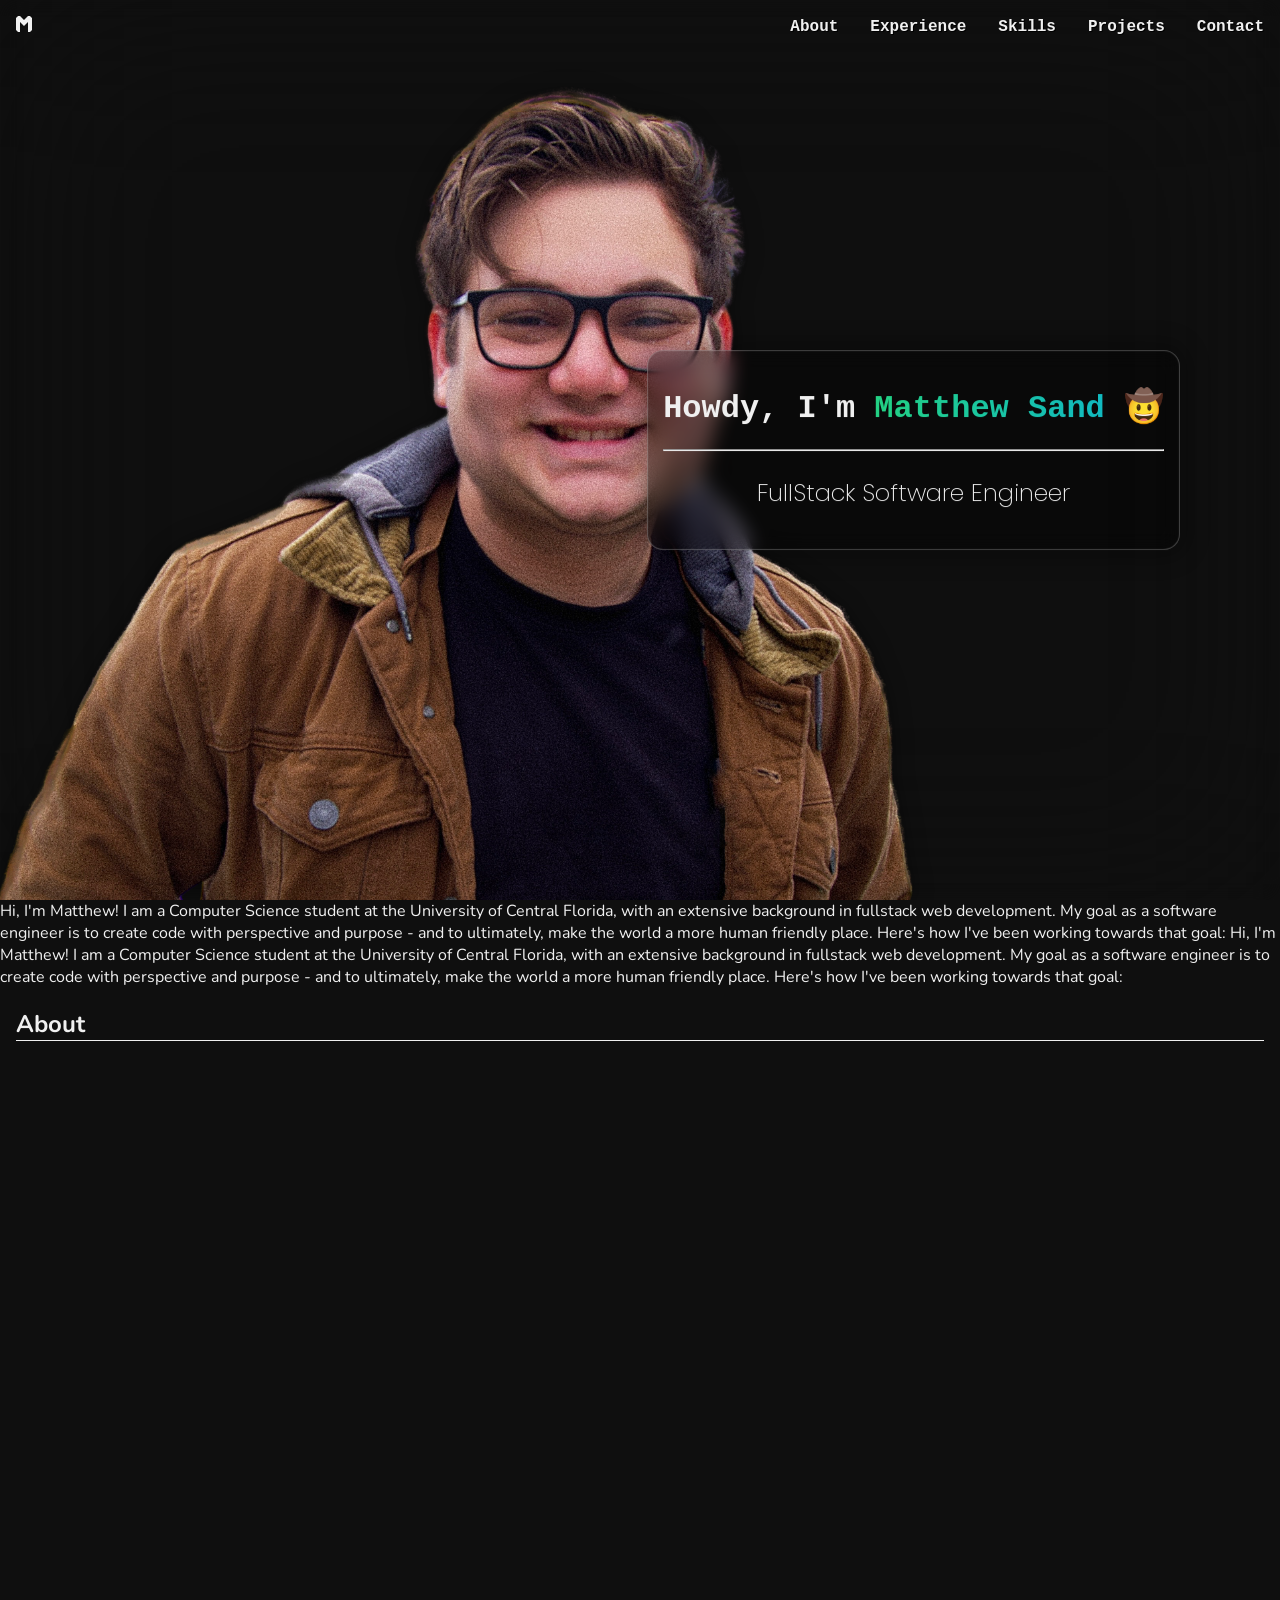
==== index.html @ 7137aa6e "Starting..." ====
<!DOCTYPE html>
<html lang="en">
	<head>
		<meta charset="UTF-8" />
		<meta name="viewport" content="width=device-width, initial-scale=1.0" />
		<title>Matthew Sand</title>
		<link rel="stylesheet" href="styles/master.css" />
		<link rel="stylesheet" href="styles/header.css" />
		<script src="scripts/jquery.js"></script>
		<script src="scripts/simpleParalax.js"></script>
		<script src="scripts/backgroundController.js" async defer></script>
		<script src="scripts/header.js" async defer></script>
		<script src="scripts/missionStatement.js" async defer></script>
	</head>
	<body>
		<nav>
			<a href="#">
				<svg
					viewBox="0 0 500 500"
					xmlns="http://www.w3.org/2000/svg"
					id="navLogo">
					<path
						id="M"
						d="M 62.801876 500 L 0.345001 437.543121 L -0 63 L 63.244904 0.345001 L 125.258751 0.345001 L 250.172516 125.258759 L 375.086273 0.345001 C 437 0 437 0 437 0 L 500 62.765533 L 500 438 C 437 500 437 500 437 500 L 375.086273 500 L 375.086273 187.715637 L 250.172516 312.629395 L 125.258751 187.715637 L 125.258751 500 Z" />
				</svg>
			</a>
			<div id="navButtons">
				<a href="#about" class="navButton">About</a>
				<a href="#experience" class="navButton">Experience</a>
				<a href="#skills" class="navButton">Skills</a>
				<a href="#projects" class="navButton">Projects</a>
				<a href="#contact" class="navButton">Contact</a>
			</div>
		</nav>
		<header>
			<img
				src="images/handsomeMan.png"
				alt="Handsome Man"
				id="headerProfilePic" />
			<div class="glassy" id="introBox">
				<h1>Howdy, I'm <span class="gradientText"> Matthew Sand </span>🤠</h1>
				<hr />
				<h3>FullStack Software Engineer</h3>
			</div>
			<canvas id="backgroundCanvas"> </canvas>
		</header>
		<div id="missionStatement">
			<div id="missionStatementPlaceholder"></div>
		</div>
		<section id="about">
			<h2>About</h2>
		</section>
	</body>
	<script>
		document.write(
			'<script src="http://' +
				(location.host || "localhost").split(":")[0] +
				':35729/livereload.js?snipver=1"></' +
				"script>"
		);
	</script>
</html>
---- styles/master.css ----
@import url("https://fonts.googleapis.com/css2?family=Share+Tech+Mono&display=swap");
@import url("https://fonts.googleapis.com/css2?family=Nunito:ital,wght@0,200;0,300;0,400;0,500;0,600;0,700;0,800;0,900;1,200;1,300;1,400;1,500;1,600;1,700;1,800;1,900&display=swap");
@import url("https://fonts.googleapis.com/css2?family=Dongle:wght@300;400;700&family=Montserrat:ital,wght@0,100;0,200;0,300;0,400;0,500;0,600;0,700;0,800;0,900;1,100;1,200;1,300;1,400;1,500;1,600;1,700;1,800;1,900&family=Nunito:ital,wght@0,300;0,400;0,500;0,600;0,700;0,800;0,900;1,200;1,300;1,400;1,500;1,600;1,700;1,800;1,900&family=Poppins:ital,wght@0,100;0,200;0,300;0,400;0,500;0,600;0,700;0,800;0,900;1,100;1,200;1,300;1,400;1,500;1,600;1,700;1,800;1,900&display=swap");
:root {
	--main-background-color: #0f0f0f;
	--glassy-background-color: rgba(0, 0, 0, 0.4);
	--first-accent-color: #23d183;
	--second-accent-color: #06ace8;
	--main-gradient: linear-gradient(
		90deg,
		var(--first-accent-color) 0%,
		var(--second-accent-color) 100%
	);
	--main-looping-gradient: linear-gradient(
		90deg,
		var(--first-accent-color) 0%,
		var(--second-accent-color) 37.5%,
		var(--first-accent-color) 62.5%,
		var(--second-accent-color) 100%
	);
	--title-font: "Share Tech Mono ", monospace;
	--header-font: "Poppins", sans-serif;
	--body-font: "Nunito", sans-serif;
	--foreground-color: #f0f0f0;
}

body {
	margin: 0;
	background-color: var(--main-background-color);
	color: var(--foreground-color);
	font-family: var(--body-font);
	height: 300vh;
}

#backgroundCanvas {
	filter: blur(100px);
	background-image: var(--main-looping-gradient);
	background-size: 400% 100%;
	background-position: 0 0;
	background-attachment: fixed;
	animation: loopBg 10s cubic-bezier(0.25, 0.46, 0.45, 0.94) infinite;
	width: 100vw;
	height: 100vh;
	position: absolute;
	z-index: -100;
	top: 0;
	left: 0;
}

@keyframes loopBg {
	0% {
		background-position: 0 50%;
	}
	100% {
		background-position: 100% 50%;
	}
}

nav {
	display: flex;
	justify-content: space-between;
	align-items: center;
	position: fixed;
	width: 100vw;
	top: 0;
	left: 0;
	text-shadow: 1px 1px 0px black;
	z-index: 100;
}

#navButtons {
	display: flex;
	justify-content: end;
	align-items: center;
}

.navButton {
	font-family: var(--title-font);
	font-size: 1rem;
	color: var(--foreground-color);
	text-decoration: none;
	font-family: var(--title-font);
	padding: 1rem;
	cursor: pointer;
	font-weight: bold;
	transition: color 0.15s ease-in-out;
}

#navLogo {
	height: 1rem;
	fill: var(--foreground-color);
	padding: 1rem;
	cursor: pointer;
}

#navLogo:hover {
	fill: var(--second-accent-color);
}

#navLogo:active {
	fill: var(--first-accent-color);
}

.navButton:hover {
	color: var(--second-accent-color);
}

.navButton:active {
	color: var(--first-accent-color);
}

.glassy {
	background: var(--glassy-background-color);
	backdrop-filter: blur(10px);
	padding: 2rem;
	border-radius: 1rem;
	box-shadow: 0 0 20px 10px rgba(0, 0, 0, 0.25),
		inset 0 0 1px 1px rgba(255, 255, 255, 0.25);
}

h1 {
	font-family: var(--title-font);
	font-size: 2rem;
}

h3 {
	font-family: var(--header-font);
	font-size: 1.5rem;
	font-weight: 200;
}

.gradientText {
	background: var(--main-gradient);
	background-clip: text;
	-webkit-background-clip: text;
	color: transparent;
	background-image: var(--main-looping-gradient);
	background-size: 400% 100%;
	background-position: 0 0;
	background-attachment: fixed;
	animation: loopBg 5s cubic-bezier(0.25, 0.46, 0.45, 0.94) infinite;
}

section {
	width: calc(100% - 2rem);
	margin: 1rem;
}

section h2 {
	border-bottom: 1px solid var(--foreground-color);
}
---- styles/header.css ----
header {
	height: 100vh;
	position: relative;
	display: flex;
	box-shadow: inset 0 0 20px var(--main-background-color);
	overflow: hidden;
}

#headerProfilePic {
	height: 100vh;
	filter: drop-shadow(0 0 10px rgba(0, 0, 0, 0.5));
}

#introBox {
	display: inline-block;
	padding: 1rem;
	position: absolute;
	right: min(100px, 25%);
	top: 50%;
	transform: translateY(-50%);
	text-align: center;
}
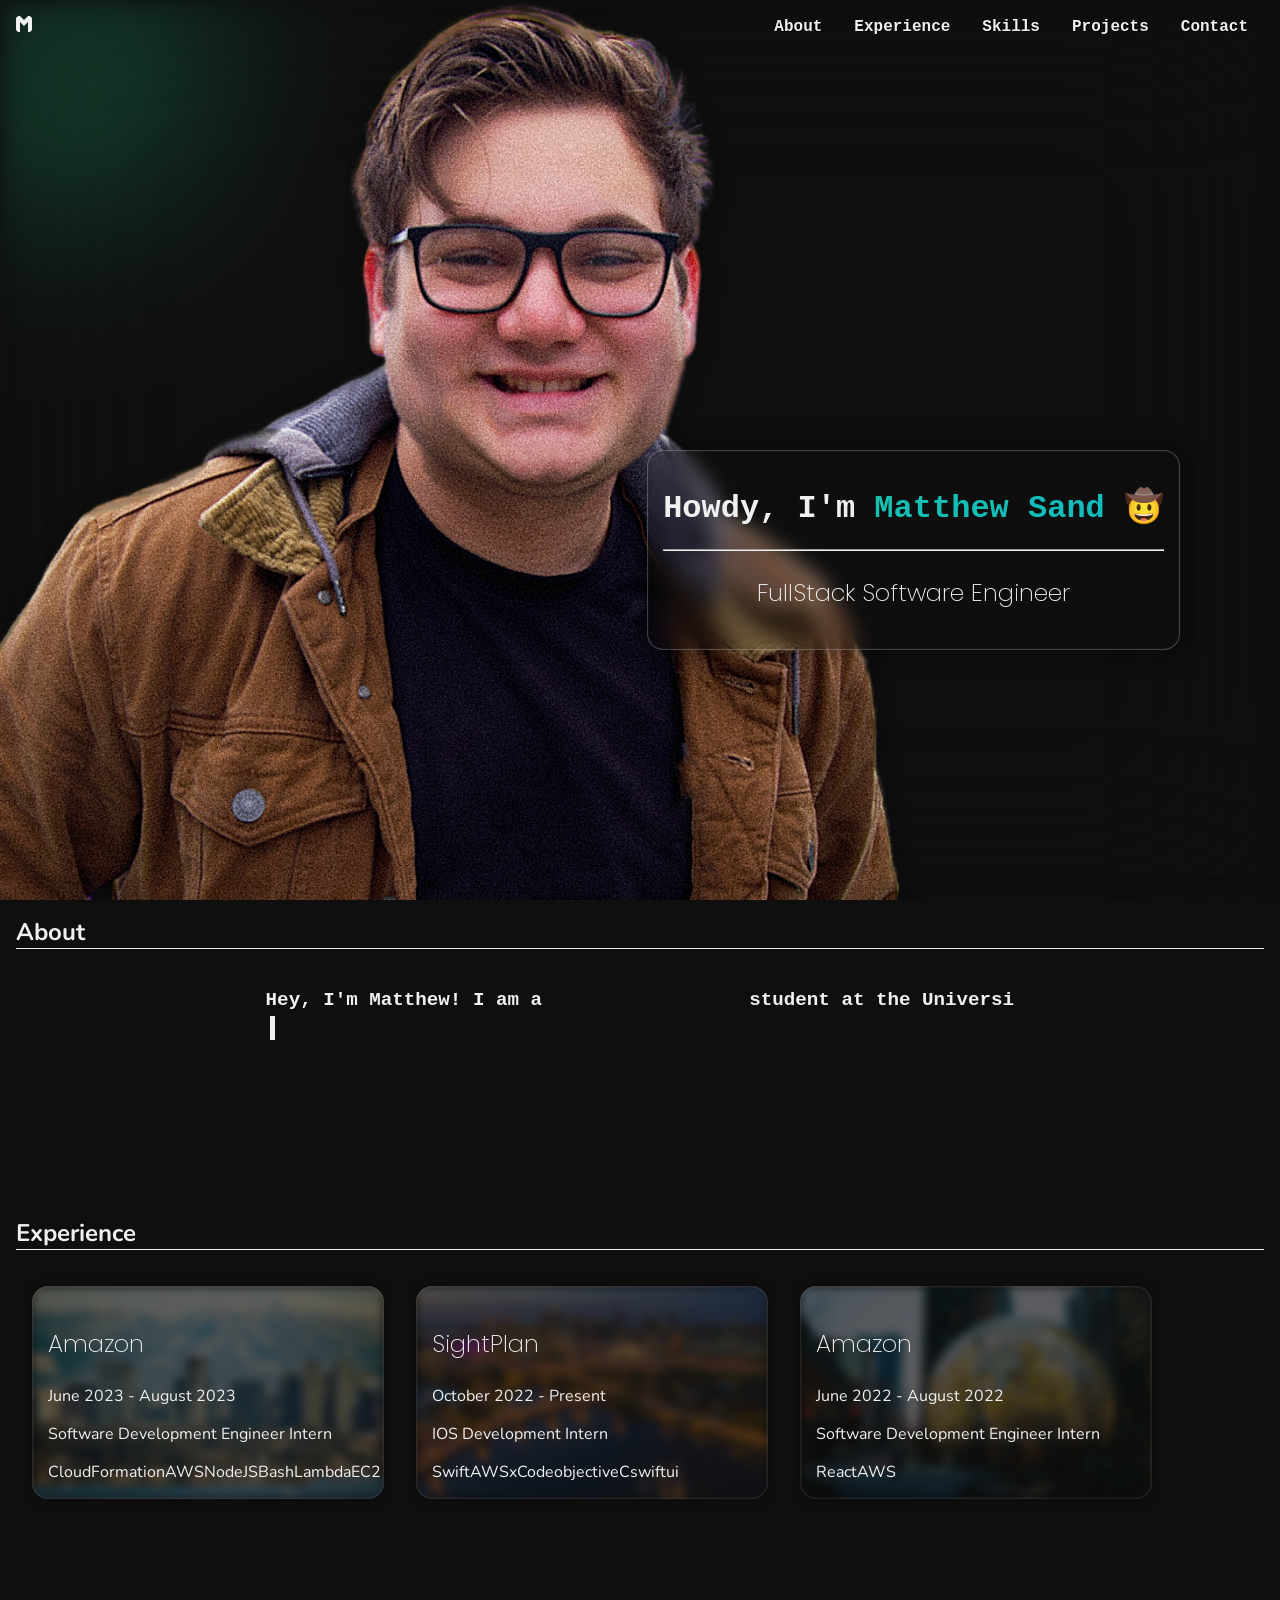
==== commit 7ad4f534: "🤷‍♂️" ====
--- a/index.html
+++ b/index.html
@@ -6,11 +6,15 @@
 		<title>Matthew Sand</title>
 		<link rel="stylesheet" href="styles/master.css" />
 		<link rel="stylesheet" href="styles/header.css" />
+		<link rel="stylesheet" href="styles/animations.css" />
+		<link rel="stylesheet" href="styles/about.css" />
+		<link rel="stylesheet" href="styles/experience.css" />
 		<script src="scripts/jquery.js"></script>
 		<script src="scripts/simpleParalax.js"></script>
 		<script src="scripts/backgroundController.js" async defer></script>
 		<script src="scripts/header.js" async defer></script>
 		<script src="scripts/missionStatement.js" async defer></script>
+		<script src="scripts/experience.js" async defer></script>
 	</head>
 	<body>
 		<nav>
@@ -44,12 +48,24 @@
 			</div>
 			<canvas id="backgroundCanvas"> </canvas>
 		</header>
-		<div id="missionStatement">
-			<div id="missionStatementPlaceholder"></div>
+
+		<div id="content">
+			<section id="about">
+				<h2>About</h2>
+
+				<div id="missionStatement">
+					<div id="missionStatementPlaceholder"></div>
+					<div id="missionStatementDisplay">
+						<span id="missionStatementCursor"></span>
+					</div>
+				</div>
+			</section>
+
+			<section id="experience">
+				<h2>Experience</h2>
+				<div id="experiencesContainer"></div>
+			</section>
 		</div>
-		<section id="about">
-			<h2>About</h2>
-		</section>
 	</body>
 	<script>
 		document.write(
--- a/styles/master.css
+++ b/styles/master.css
@@ -3,7 +3,8 @@
 @import url("https://fonts.googleapis.com/css2?family=Dongle:wght@300;400;700&family=Montserrat:ital,wght@0,100;0,200;0,300;0,400;0,500;0,600;0,700;0,800;0,900;1,100;1,200;1,300;1,400;1,500;1,600;1,700;1,800;1,900&family=Nunito:ital,wght@0,300;0,400;0,500;0,600;0,700;0,800;0,900;1,200;1,300;1,400;1,500;1,600;1,700;1,800;1,900&family=Poppins:ital,wght@0,100;0,200;0,300;0,400;0,500;0,600;0,700;0,800;0,900;1,100;1,200;1,300;1,400;1,500;1,600;1,700;1,800;1,900&display=swap");
 :root {
 	--main-background-color: #0f0f0f;
-	--glassy-background-color: rgba(0, 0, 0, 0.4);
+	--glassy-background-color: rgba(15, 15, 15, 0.3);
+	--darker-glassy-background-color: rgba(15, 15, 15, 0.8);
 	--first-accent-color: #23d183;
 	--second-accent-color: #06ace8;
 	--main-gradient: linear-gradient(
@@ -29,7 +30,6 @@
 	background-color: var(--main-background-color);
 	color: var(--foreground-color);
 	font-family: var(--body-font);
-	height: 300vh;
 }
 
 #backgroundCanvas {
@@ -41,19 +41,10 @@
 	animation: loopBg 10s cubic-bezier(0.25, 0.46, 0.45, 0.94) infinite;
 	width: 100vw;
 	height: 100vh;
-	position: absolute;
+	position: fixed;
 	z-index: -100;
 	top: 0;
 	left: 0;
-}
-
-@keyframes loopBg {
-	0% {
-		background-position: 0 50%;
-	}
-	100% {
-		background-position: 100% 50%;
-	}
 }
 
 nav {
@@ -72,6 +63,7 @@
 	display: flex;
 	justify-content: end;
 	align-items: center;
+	padding-right: 1rem;
 }
 
 .navButton {
@@ -144,8 +136,17 @@
 section {
 	width: calc(100% - 2rem);
 	margin: 1rem;
+	margin-top: 0;
 }
 
 section h2 {
+	padding-top: 1rem;
+	margin-top: 0;
 	border-bottom: 1px solid var(--foreground-color);
 }
+
+#content {
+	background: var(--darker-glassy-background-color);
+	min-height: 100vh;
+	backdrop-filter: brightness(1.25) blur(10px);
+}
--- a/styles/header.css
+++ b/styles/header.css
@@ -17,6 +17,6 @@
 	position: absolute;
 	right: min(100px, 25%);
 	top: 50%;
-	transform: translateY(-50%);
+	animation: floating 5s ease-in-out infinite;
 	text-align: center;
 }
--- a/styles/animations.css
+++ b/styles/animations.css
@@ -0,0 +1,32 @@
+@keyframes loopBg {
+	0% {
+		background-position: 0 50%;
+	}
+	100% {
+		background-position: 100% 50%;
+	}
+}
+
+@keyframes floating {
+	0% {
+		transform: translateY(-50%);
+	}
+	50% {
+		transform: translateY(-60%);
+	}
+	100% {
+		transform: translateY(-50%);
+	}
+}
+
+@keyframes blink {
+	0% {
+		opacity: 0;
+	}
+	50% {
+		opacity: 1;
+	}
+	100% {
+		opacity: 0;
+	}
+}
--- a/styles/about.css
+++ b/styles/about.css
@@ -0,0 +1,34 @@
+#missionStatement {
+	width: clamp(20rem, 60%, 200rem);
+	margin: 0 auto;
+	font-family: var(--title-font);
+	font-size: 1.2rem;
+	text-align: center;
+	padding: 1rem;
+	font-weight: bold;
+	line-height: 1.6;
+	position: relative;
+}
+
+#missionStatementPlaceholder {
+	text-align: left;
+	opacity: 0;
+}
+
+#missionStatementCursor {
+	display: inline-block;
+	line-height: 1;
+	width: 0.25em;
+	height: 1.25em;
+	margin-left: 0.25em;
+	background: var(--foreground-color);
+	animation: blink cubic-bezier(0.23, 1, 0.32, 1) 1s infinite;
+}
+
+#missionStatementDisplay {
+	position: absolute;
+	top: 0;
+	left: 0;
+	text-align: left;
+	padding: 1rem;
+}
--- a/styles/experience.css
+++ b/styles/experience.css
@@ -0,0 +1,29 @@
+#experiencesContainer {
+	display: flex;
+	flex-direction: row;
+}
+
+.experienceCard {
+	width: 20rem;
+	margin: 1rem;
+	padding: 1rem;
+	border-radius: 1rem;
+	background: var(--glassy-background-color);
+	box-shadow: 0 0 10px rgba(0, 0, 0, 0.5),
+		inset 0 0 3px rgba(255, 255, 255, 0.25);
+	overflow: hidden;
+	position: relative;
+}
+
+.experienceCard img {
+	width: 100%;
+	height: 100%;
+	top: 0;
+	left: 0;
+	filter: blur(5px);
+	opacity: 0.5;
+	position: absolute;
+	z-index: -1;
+	object-position: 50% 50%;
+	object-fit: cover;
+}
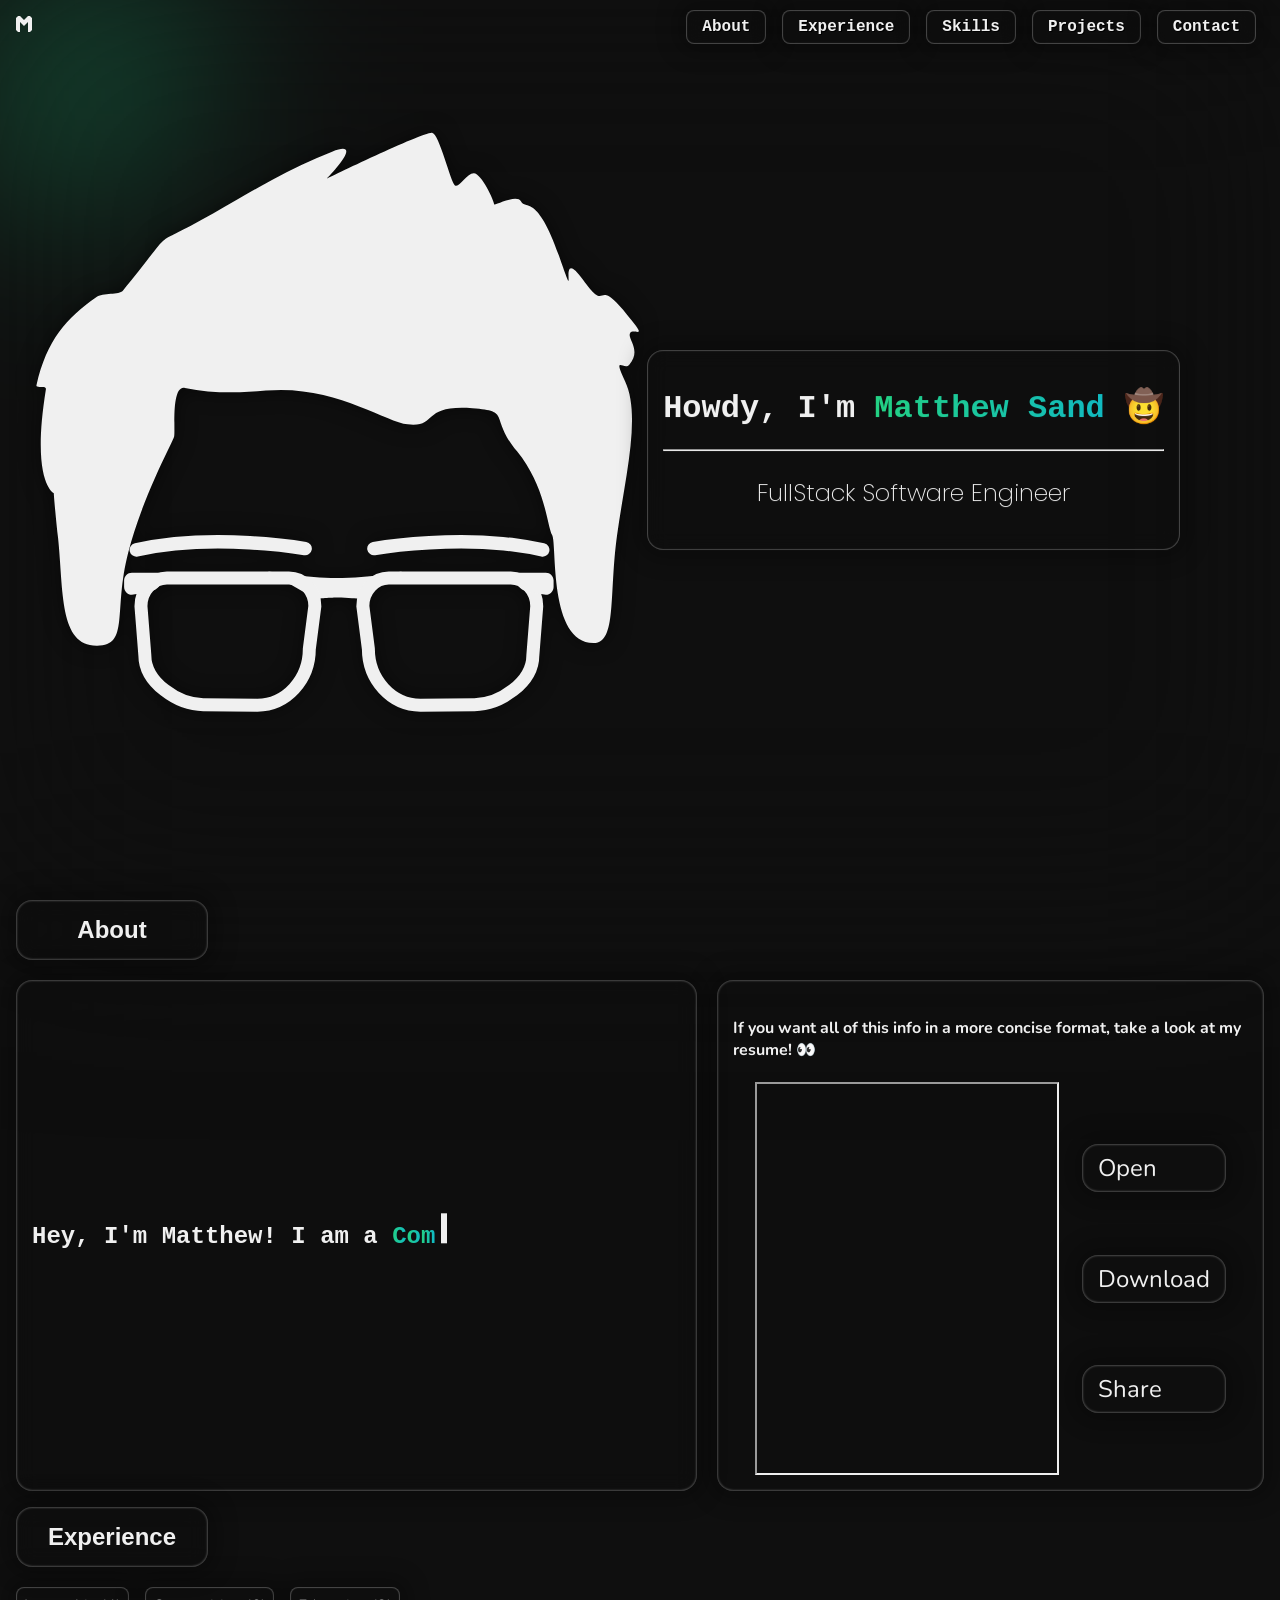
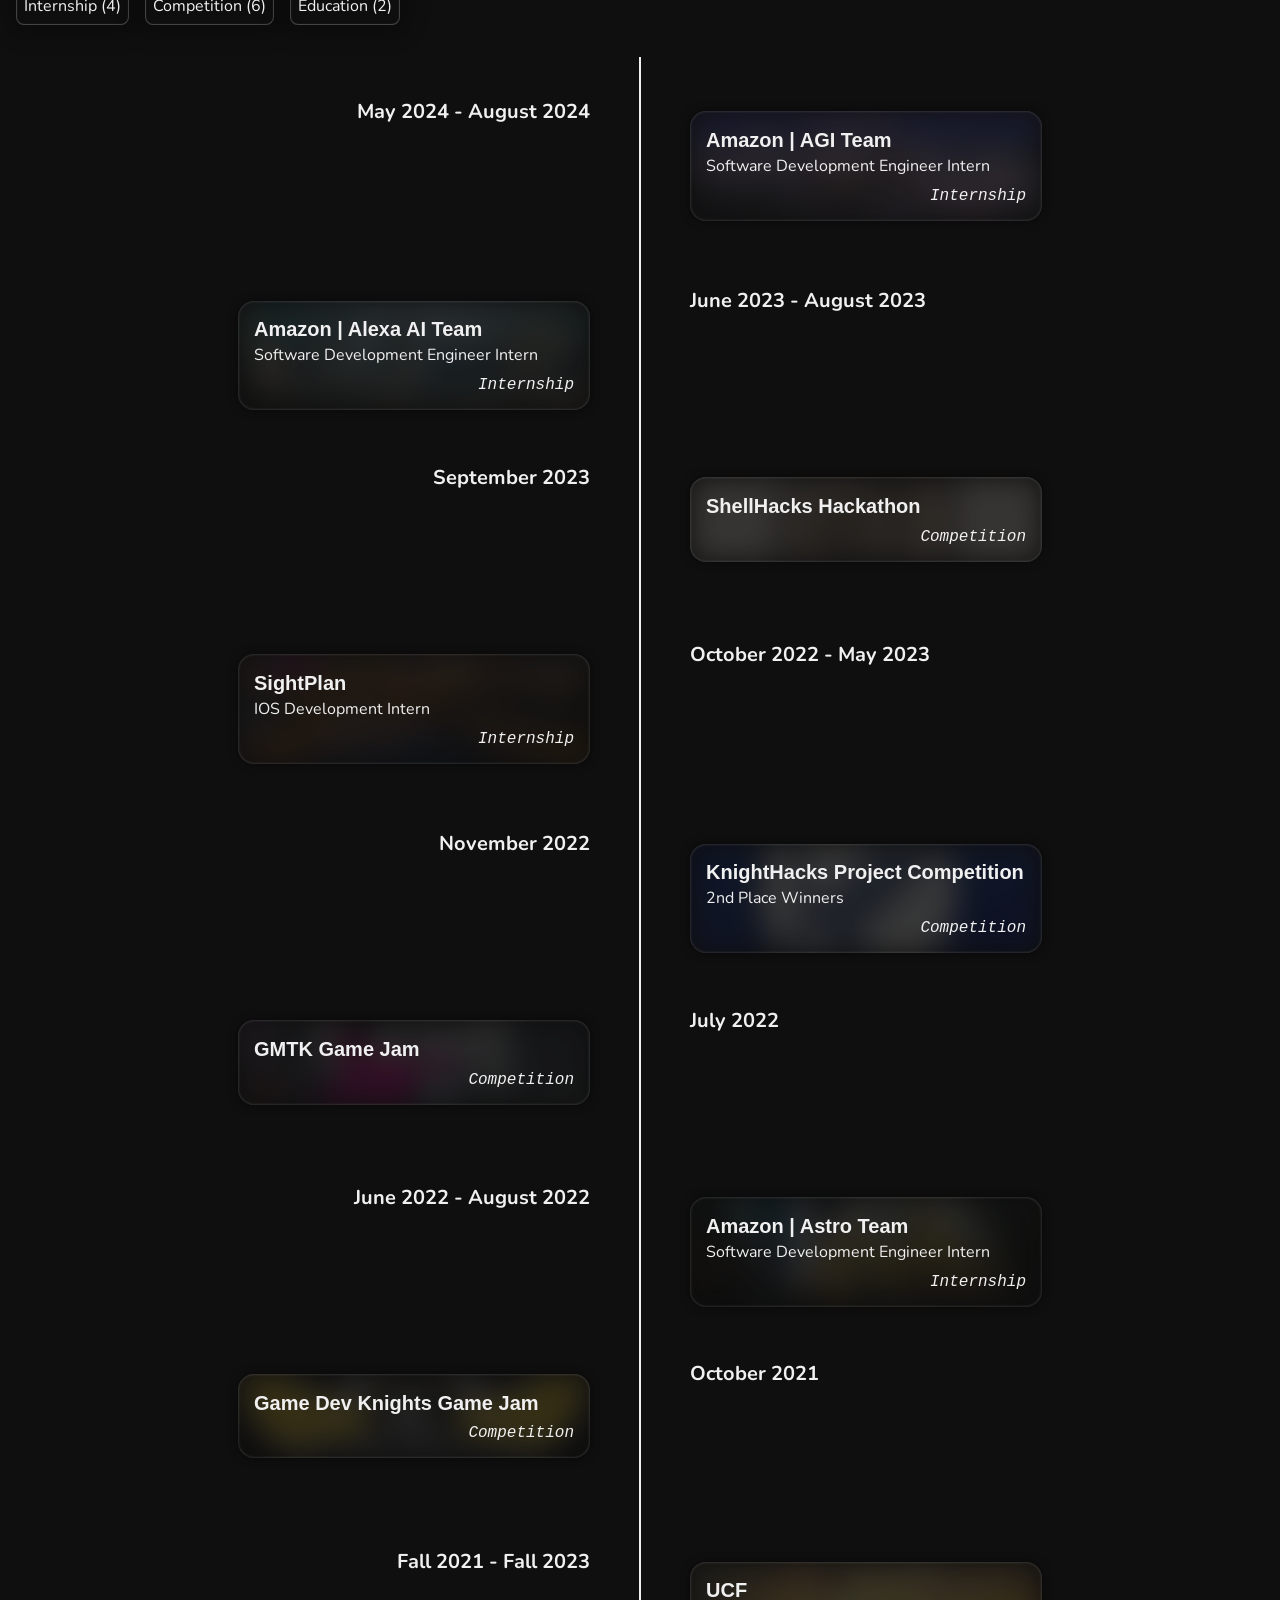
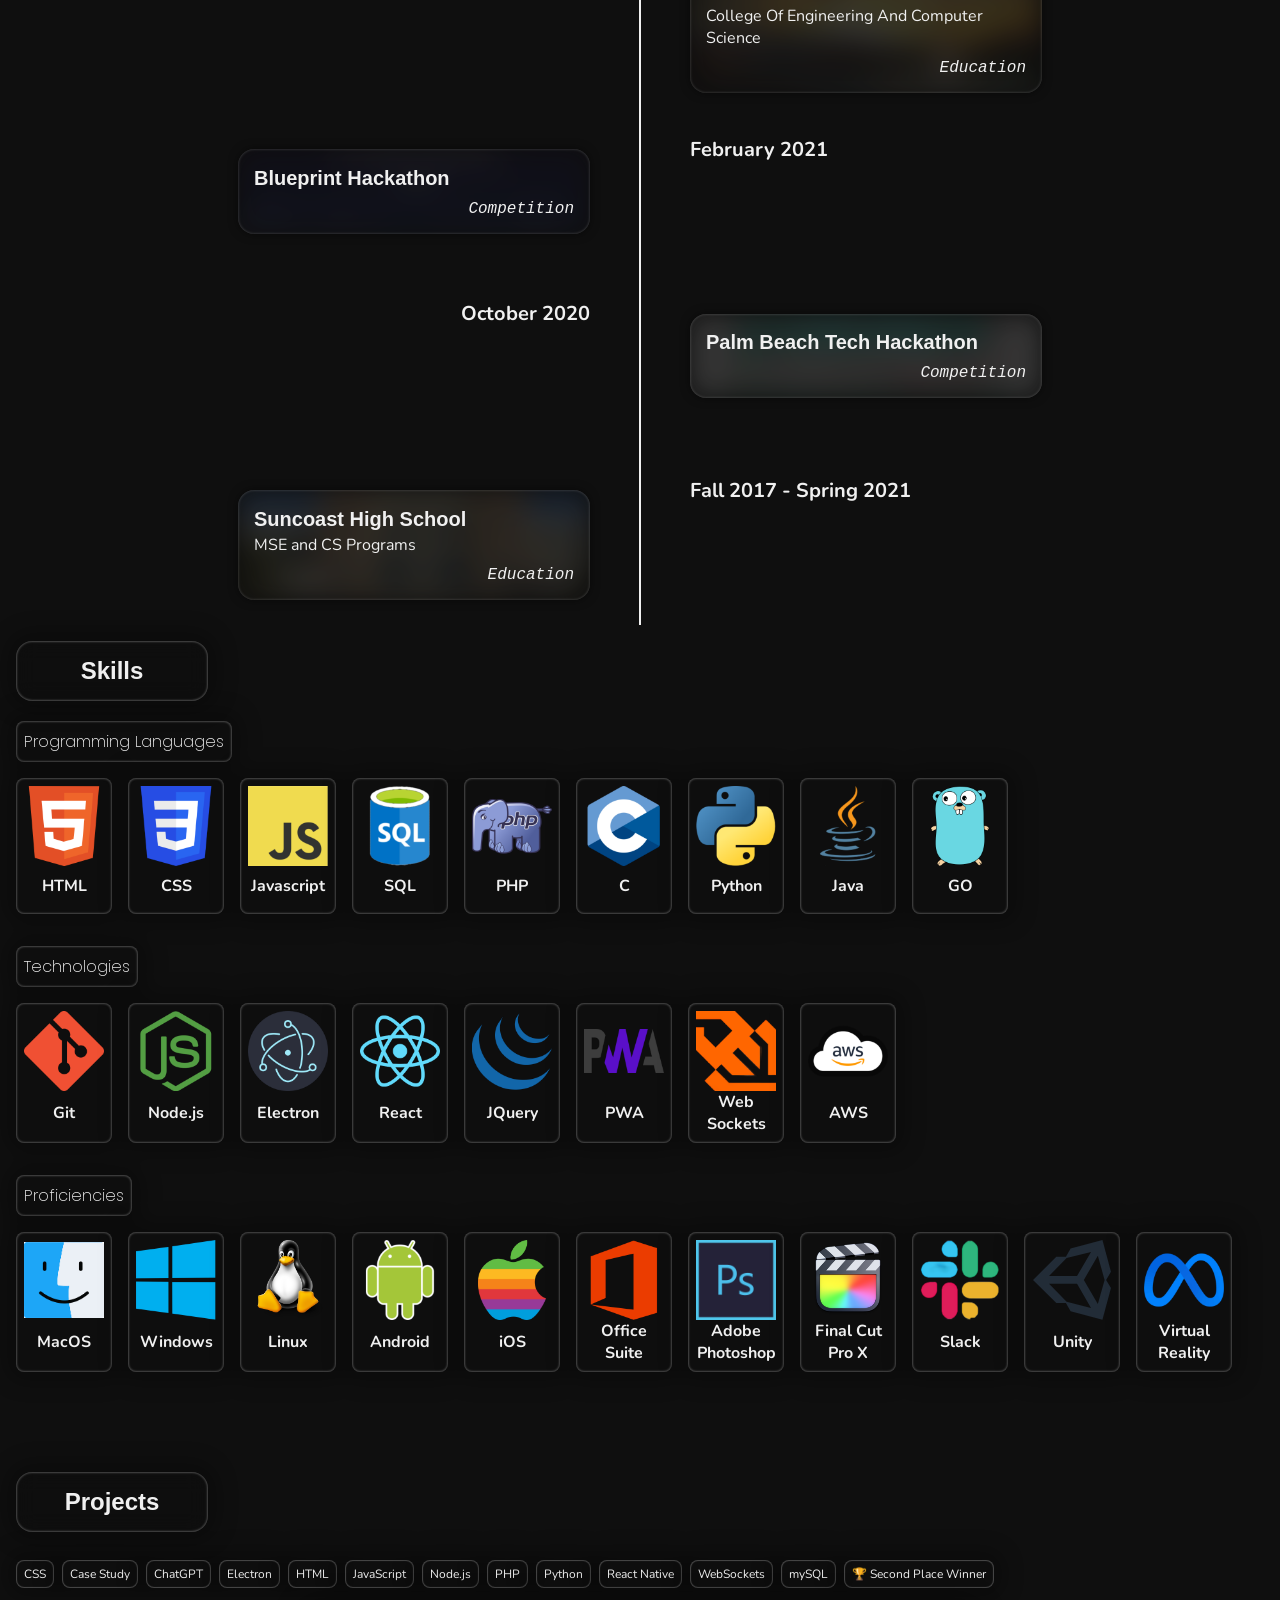
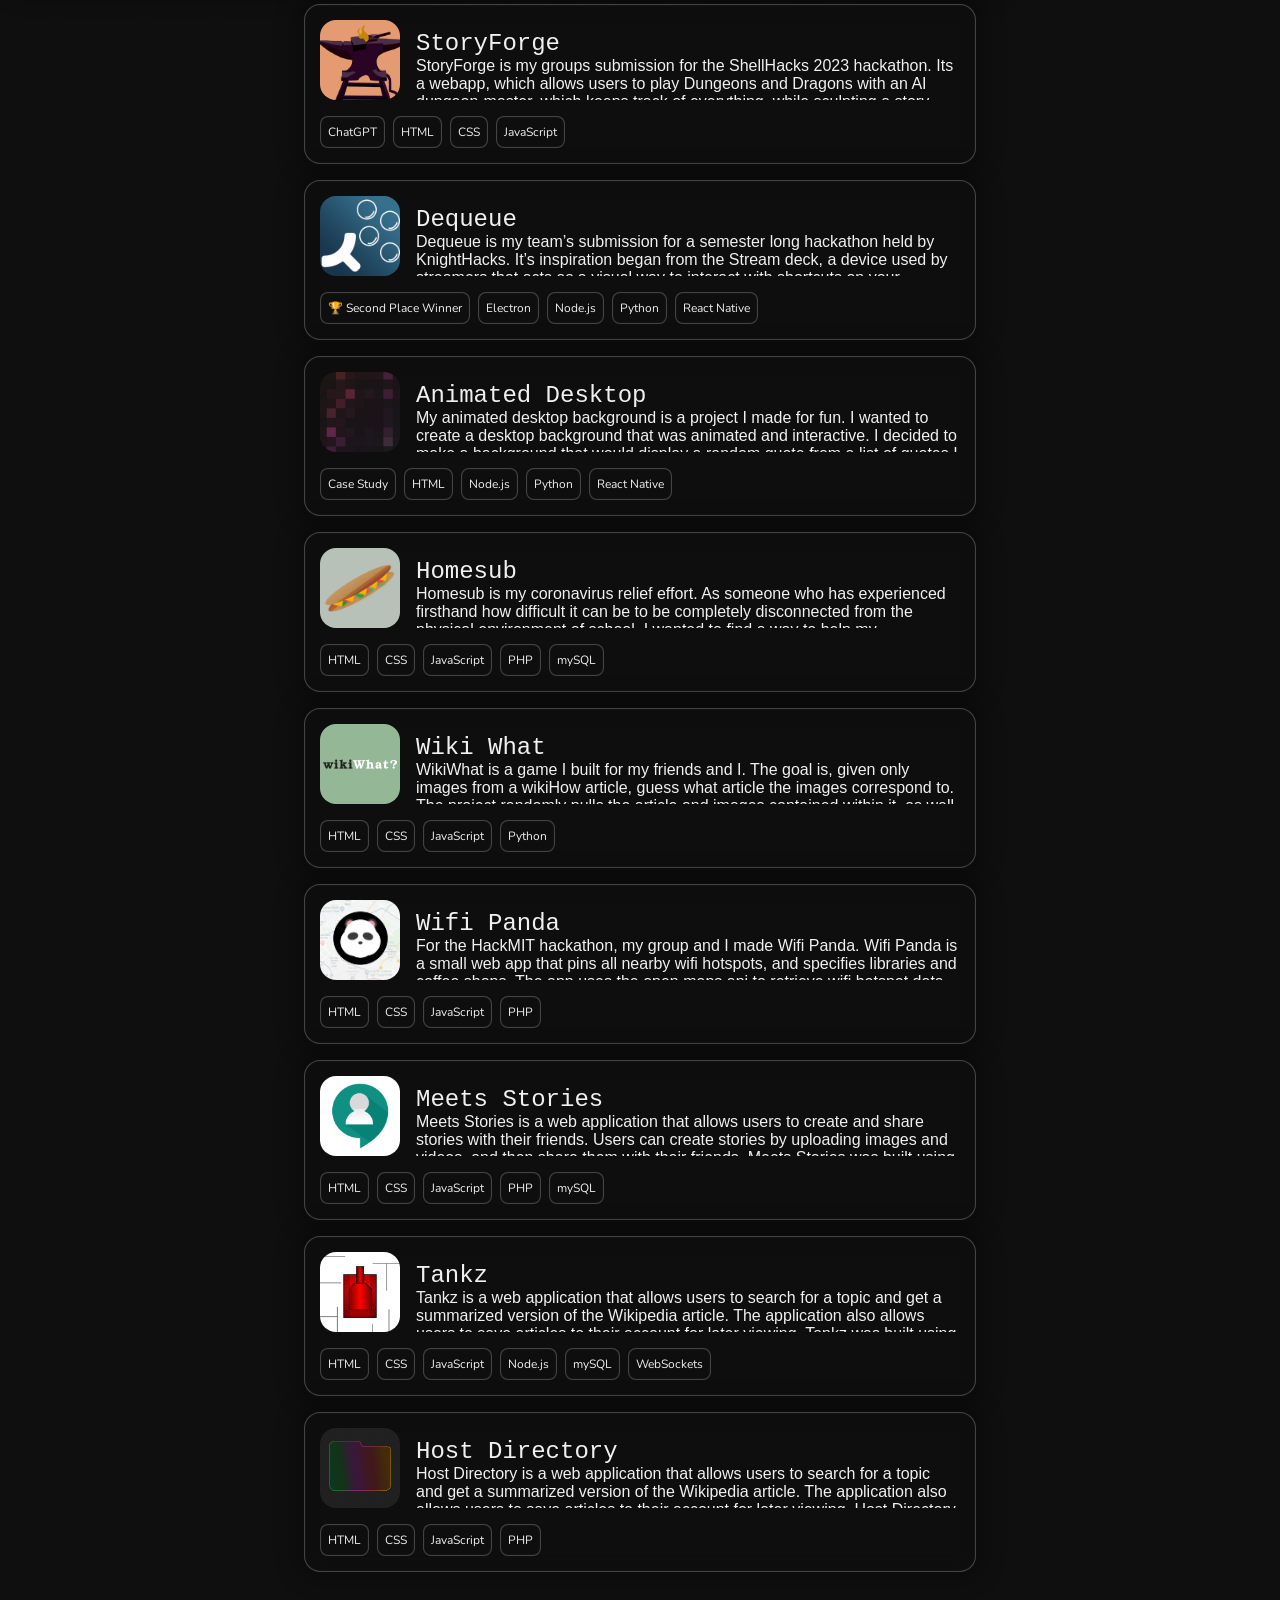
==== commit a5211b41: "Base version" ====
--- a/index.html
+++ b/index.html
@@ -9,12 +9,14 @@
 		<link rel="stylesheet" href="styles/animations.css" />
 		<link rel="stylesheet" href="styles/about.css" />
 		<link rel="stylesheet" href="styles/experience.css" />
+		<link rel="stylesheet" href="styles/projects.css" />
+		<link rel="stylesheet" href="styles/skills.css" />
 		<script src="scripts/jquery.js"></script>
-		<script src="scripts/simpleParalax.js"></script>
-		<script src="scripts/backgroundController.js" async defer></script>
-		<script src="scripts/header.js" async defer></script>
+		<script src="scripts/nav.js" async defer></script>
 		<script src="scripts/missionStatement.js" async defer></script>
 		<script src="scripts/experience.js" async defer></script>
+		<script src="scripts/projects.js" async defer></script>
+		<script src="scripts/skills.js" async defer></script>
 	</head>
 	<body>
 		<nav>
@@ -36,11 +38,78 @@
 				<a href="#contact" class="navButton">Contact</a>
 			</div>
 		</nav>
+		<div id="mobileNavToggleButton">☰</div>
+		<div id="mobileNav">
+			<a href="#about" class="mobileNavButton">About</a>
+			<a href="#experience" class="mobileNavButton">Experience</a>
+			<a href="#skills" class="mobileNavButton">Skills</a>
+			<a href="#projects" class="mobileNavButton">Projects</a>
+			<a href="#contact" class="mobileNavButton">Contact</a>
+		</div>
 		<header>
-			<img
-				src="images/handsomeMan.png"
-				alt="Handsome Man"
-				id="headerProfilePic" />
+			<svg
+				id="headerProfilePic"
+				viewBox="0 0 500 500"
+				xmlns="http://www.w3.org/2000/svg">
+				<g id="Glasses">
+					<path
+						id="Rectangle"
+						class="filled"
+						fill-rule="evenodd"
+						stroke="none"
+						d="M 233.60788 360.184448 C 233.60788 360.184448 243.842545 359.248901 249.823395 359.223297 C 256.941101 359.19281 266.03891 360.184448 266.03891 360.184448 L 297.616516 340 C 297.616516 340 275.426849 344.805847 248.969955 344.805847 C 228.487198 344.805847 198.616501 340 198.616501 340 L 233.60788 360.184448 Z" />
+					<path
+						id="Rounded-Rectangle-copy"
+						fill="none"
+						class="stroked"
+						stroke-width="9.61165"
+						stroke-linecap="round"
+						stroke-linejoin="round"
+						d="M 229.125458 397.292572 C 229.125458 420.326965 211.912323 439 190.678864 439 L 150.558258 438.647552 C 131.978973 438.647552 107.305824 422.308624 107.305824 402.153564 L 104.422333 365.659546 C 104.422333 354.142365 113.0289 344.805847 123.64563 344.805847 L 213.995148 344.805847 C 224.611893 344.805847 233.218445 354.142365 233.218445 365.659546 Z" />
+					<path
+						id="Path"
+						class="filled"
+						fill-rule="evenodd"
+						stroke="none"
+						d="M 91.927185 351.533997 C 91.927185 354.718994 94.509155 357.300964 97.694176 357.300964 L 109.228157 355.378662 C 112.41317 355.378662 118.839806 351.83551 118.839806 348.650482 L 122.684464 346.728149 C 122.684464 343.543121 120.102493 340.961182 116.917473 340.961182 L 97.694176 340.961182 C 94.509155 340.961182 91.927185 343.543121 91.927185 346.728149 Z" />
+					<path
+						id="path1"
+						fill="none"
+						class="stroked"
+						stroke-width="9.61165"
+						stroke-linecap="round"
+						stroke-linejoin="round"
+						d="M 272.874542 397.292572 C 272.874542 420.326965 290.087677 439 311.321136 439 L 351.441742 438.647552 C 370.021027 438.647552 394.694183 422.308624 394.694183 402.153564 L 397.577667 365.659546 C 397.577667 354.142365 388.9711 344.805847 378.35437 344.805847 L 288.004852 344.805847 C 277.388123 344.805847 268.781555 354.142365 268.781555 365.659546 Z" />
+					<path
+						id="path2"
+						class="filled"
+						fill-rule="evenodd"
+						stroke="none"
+						d="M 410.072815 351.533997 C 410.072815 354.718994 407.490845 357.300964 404.305817 357.300964 L 392.771851 355.378662 C 389.586823 355.378662 383.160187 351.83551 383.160187 348.650482 L 379.315521 346.728149 C 379.315521 343.543121 381.897491 340.961182 385.08252 340.961182 L 404.305817 340.961182 C 407.490845 340.961182 410.072815 343.543121 410.072815 346.728149 Z" />
+				</g>
+				<path
+					id="path3"
+					class="filled"
+					fill-rule="evenodd"
+					stroke="none"
+					d="M 409 313 C 405.2659 305.981262 403.999573 276.897644 383 251 C 362.000427 225.102356 379.355225 221.149139 350 219 C 311.292633 216.166168 324.914948 233.449524 302 231 C 285.272095 229.211853 246.966064 201.388123 197 206 C 177.753403 207.776459 156.961319 208.275452 137 204 C 126.565567 201.765076 129.939972 235.771606 129 240 C 128.060028 244.228394 106.294937 282.544189 95 326 C 83.705063 369.455811 96.242081 394.684631 72 395 C 43.637711 395.368958 47.118851 354.595276 43 315 C 38.881149 275.404724 40 282 40 282 C 40 282 22.734867 274.500153 34 205 C 34.563255 201.524994 26.360777 204.870758 27 202 C 34.443192 168.572632 49.560005 151.996063 71 137 C 76.631104 133.061371 88.246986 135.319183 91 132 C 128.801147 86.424835 111.82914 99.216034 141 84 C 172.032837 67.812744 203.071014 45.902863 246 29 C 271.794006 18.843872 242 49 242 49 C 242 49 313.360718 14.321075 320 15 C 325.358795 15.547974 333.791656 51.768585 337 54 C 340.208344 56.231415 345.681366 44.87149 351 45 C 356.755737 45.139069 366.31662 66.193542 366 68 C 365.68338 69.806458 382.835266 59.857849 386 66 C 389.164734 72.142151 397.979309 60.085236 414 106 C 430.020691 151.914764 410.986328 94.912872 432 124 C 453.013672 153.087128 437.656891 113.67923 471 158 C 476.995209 165.969055 469.058289 160.387146 467 163 C 463.665558 167.232849 475.927246 175.537537 466 187 C 462.340088 191.225891 453.585297 178.976501 463 199 C 475.007141 224.537201 463.164337 269.168549 457.058167 313.320435 C 451.035797 356.866516 457.025909 392.771088 440 393 C 406.079803 393.456055 412.7341 320.018738 409 313 Z" />
+				<path
+					id="rightEyebrow"
+					fill="none"
+					class="stroked"
+					stroke-width="10"
+					stroke-linecap="round"
+					stroke-linejoin="round"
+					d="M 277 323.001831 C 277 323.001831 344.743866 311.109192 402 324" />
+				<path
+					id="leftEyebrow"
+					fill="none"
+					class="stroked"
+					stroke-width="10"
+					stroke-linecap="round"
+					stroke-linejoin="round"
+					d="M 226 323.001831 C 226 323.001831 158.256134 311.109192 101 324" />
+			</svg>
 			<div class="glassy" id="introBox">
 				<h1>Howdy, I'm <span class="gradientText"> Matthew Sand </span>🤠</h1>
 				<hr />
@@ -52,21 +121,70 @@
 		<div id="content">
 			<section id="about">
 				<h2>About</h2>
-
-				<div id="missionStatement">
-					<div id="missionStatementPlaceholder"></div>
-					<div id="missionStatementDisplay">
-						<span id="missionStatementCursor"></span>
+				<div id="aboutHead">
+					<div id="missionStatement">
+						<div id="missionStatementPlaceholder"></div>
+						<div id="missionStatementDisplay">
+							<span id="missionStatementCursor"></span>
+						</div>
+					</div>
+					<div id="resumeContainer">
+						<h4>
+							If you want all of this info in a more concise format, take a look
+							at my resume! 👀
+						</h4>
+						<div id="resumeContainerContent">
+							<iframe src="resume.pdf"></iframe>
+							<div id="resumeButtons">
+								<a href="resume.pdf">Open</a>
+								<a href="">Download</a>
+								<a href="">Share</a>
+							</div>
+						</div>
 					</div>
 				</div>
 			</section>
 
 			<section id="experience">
 				<h2>Experience</h2>
-				<div id="experiencesContainer"></div>
+				<div id="experienceTypes"></div>
+				<div id="experiencesContainer">
+					<div id="experiencesTimelineBar"></div>
+				</div>
+			</section>
+
+			<section id="skills">
+				<h2>Skills</h2>
+				<div id="skillsContainer">
+					<h3>Programming Languages</h3>
+					<div id="programmingLanguages" class="skillCardsContainer"></div>
+					<h3>Technologies</h3>
+					<div id="technologies" class="skillCardsContainer"></div>
+					<h3>Proficiencies</h3>
+					<div id="profs" class="skillCardsContainer"></div>
+				</div>
+			</section>
+
+			<section id="projects">
+				<h2>Projects</h2>
+				<div id="projectsTagsSelection"></div>
+				<div id="projectsContainer"></div>
 			</section>
 		</div>
+
+		<div id="projectScreen">
+			<div id="projectHeader" class="leftSideSpread">
+				<div id="projectClose">✕</div>
+				<h2 id="projectName">Gizmo</h2>
+			</div>
+
+			<div id="projectCarouselPhotosContainer" class="leftSideSpread">
+				<div id="projectCarouselPhotos"></div>
+			</div>
+			<div id="projectSections"></div>
+		</div>
 	</body>
+	<script src="scripts/backgroundController.js"></script>
 	<script>
 		document.write(
 			'<script src="http://' +
--- a/styles/master.css
+++ b/styles/master.css
@@ -4,7 +4,7 @@
 :root {
 	--main-background-color: #0f0f0f;
 	--glassy-background-color: rgba(15, 15, 15, 0.3);
-	--darker-glassy-background-color: rgba(15, 15, 15, 0.8);
+	--darker-glassy-background-color: rgba(15, 15, 15, 0.99);
 	--first-accent-color: #23d183;
 	--second-accent-color: #06ace8;
 	--main-gradient: linear-gradient(
@@ -23,6 +23,8 @@
 	--header-font: "Poppins", sans-serif;
 	--body-font: "Nunito", sans-serif;
 	--foreground-color: #f0f0f0;
+	--glassy-box-shadow: 0 0 20px 10px rgba(0, 0, 0, 0.25),
+		inset 0 0 2px 1px rgba(255, 255, 255, 0.25);
 }
 
 body {
@@ -38,13 +40,25 @@
 	background-size: 400% 100%;
 	background-position: 0 0;
 	background-attachment: fixed;
-	animation: loopBg 10s cubic-bezier(0.25, 0.46, 0.45, 0.94) infinite;
+	animation: loopBg 10s cubic-bezier(0.25, 0.46, 0.45, 0.94) infinite,
+		fadeIn 1s 4s forwards;
 	width: 100vw;
 	height: 100vh;
 	position: fixed;
 	z-index: -100;
 	top: 0;
 	left: 0;
+	opacity: 0;
+}
+
+@keyframes fadeIn {
+	0% {
+		opacity: 0;
+	}
+
+	100% {
+		opacity: 1;
+	}
 }
 
 nav {
@@ -70,12 +84,23 @@
 	font-family: var(--title-font);
 	font-size: 1rem;
 	color: var(--foreground-color);
+	background-color: var(--glassy-background-color);
 	text-decoration: none;
 	font-family: var(--title-font);
-	padding: 1rem;
+	padding: 0.5rem 1rem;
+	margin: 0 0.5rem;
+	border-radius: 0.5rem;
+	box-shadow: 0 0 20px 10px rgba(0, 0, 0, 0.25),
+		inset 0 0 1px 1px rgba(255, 255, 255, 0.25);
 	cursor: pointer;
 	font-weight: bold;
-	transition: color 0.15s ease-in-out;
+	transition: all 0.15s ease-in-out;
+	transform-origin: center;
+	backdrop-filter: blur(10px);
+	--webkit-backdrop-filter: blur(10px);
+	opacity: 0;
+	animation: navButtonSlideIn 1s calc(var(--index, 0) * 0.1s) ease-in-out
+		forwards;
 }
 
 #navLogo {
@@ -95,15 +120,30 @@
 
 .navButton:hover {
 	color: var(--second-accent-color);
+	scale: 1.05;
+	filter: brightness(1.1);
 }
 
 .navButton:active {
 	color: var(--first-accent-color);
+	scale: 0.95;
+	filter: brightness(1.5);
+}
+
+@keyframes navButtonSlideIn {
+	0% {
+		transform: translateY(-200%);
+	}
+
+	100% {
+		opacity: 1;
+	}
 }
 
 .glassy {
-	background: var(--glassy-background-color);
+	background-color: var(--glassy-background-color);
 	backdrop-filter: blur(10px);
+	--webkit-backdrop-filter: blur(10px);
 	padding: 2rem;
 	border-radius: 1rem;
 	box-shadow: 0 0 20px 10px rgba(0, 0, 0, 0.25),
@@ -142,11 +182,113 @@
 section h2 {
 	padding-top: 1rem;
 	margin-top: 0;
-	border-bottom: 1px solid var(--foreground-color);
+	display: inline-block;
+	background: var(--glassy-background-color);
+	backdrop-filter: blur(10px);
+	--webkit-backdrop-filter: blur(10px);
+	padding: 1rem;
+	border-radius: 1rem;
+	width: 10rem;
+	text-align: center;
+	font-family: var(--header-font);
+	box-shadow: 0 0 20px 10px rgba(0, 0, 0, 0.25),
+		inset 0 0 2px 1px rgba(255, 255, 255, 0.25);
 }
 
 #content {
-	background: var(--darker-glassy-background-color);
 	min-height: 100vh;
-	backdrop-filter: brightness(1.25) blur(10px);
-}
+}
+
+#mobileNav {
+	display: none;
+}
+
+#mobileNavToggleButton {
+	display: none;
+}
+
+/* Anything below 750px  */
+@media (max-width: 750px) {
+	html {
+		font-size: 12px;
+	}
+
+	nav {
+		display: none;
+	}
+
+	#mobileNavToggleButton {
+		position: fixed;
+		top: 1rem;
+		right: 1rem;
+		z-index: 101;
+		line-height: 1;
+		overflow: hidden;
+		display: grid;
+		place-items: center;
+		background-color: var(--glassy-background-color);
+		backdrop-filter: blur(10px);
+		--webkit-backdrop-filter: blur(10px);
+		padding: 1rem;
+		border-radius: 1rem;
+		aspect-ratio: 1;
+		font-size: 2rem;
+		cursor: pointer;
+		box-shadow: 0 0 20px 10px rgba(0, 0, 0, 0.25),
+			inset 0 0 1px 1px rgba(255, 255, 255, 0.25);
+	}
+
+	#mobileNav {
+		position: fixed;
+		top: 0;
+		left: 0;
+		z-index: 100;
+		width: 100vw;
+		height: 100vh;
+		display: flex;
+		align-items: center;
+		flex-direction: column;
+		justify-content: space-evenly;
+		pointer-events: none;
+		transform: scaleY(1);
+		transition: all 0.5s ease-in-out;
+		transform-origin: top;
+		opacity: 0;
+	}
+
+	#mobileNav.open {
+		opacity: 1;
+		pointer-events: all;
+		backdrop-filter: blur(50px);
+		--webkit-backdrop-filter: blur(50px);
+	}
+
+	.mobileNavButton {
+		background-color: rgba(0, 0, 0, 0.5);
+		backdrop-filter: blur(10px);
+		--webkit-backdrop-filter: blur(10px);
+		padding: 1rem;
+		border-radius: 1rem;
+		box-shadow: 0 0 20px 10px rgba(0, 0, 0, 0.25),
+			inset 0 0 1px 1px rgba(255, 255, 255, 0.25);
+		text-align: center;
+		font-size: 3rem;
+		font-weight: bold;
+		font-family: var(--title-font);
+		width: calc(90% - 2rem);
+		color: var(--foreground-color);
+
+		text-decoration: none;
+		/* Make it a mobile friendly button */
+		display: block;
+		transform: translateX(200%);
+		transition: transform 0.75s calc(0s + calc(0.1s * var(--index, 0)))
+			ease-in-out;
+	}
+
+	#mobileNav.open .mobileNavButton {
+		transform: translateX(0);
+		transition: transform 0.75s calc(0.25s + calc(0.1s * var(--index, 0)))
+			ease-in-out;
+	}
+}
--- a/styles/header.css
+++ b/styles/header.css
@@ -2,14 +2,10 @@
 	height: 100vh;
 	position: relative;
 	display: flex;
-	box-shadow: inset 0 0 20px var(--main-background-color);
 	overflow: hidden;
+	--peak-in-head-duration: 5s;
 }
 
-#headerProfilePic {
-	height: 100vh;
-	filter: drop-shadow(0 0 10px rgba(0, 0, 0, 0.5));
-}
 
 #introBox {
 	display: inline-block;
@@ -17,6 +13,140 @@
 	position: absolute;
 	right: min(100px, 25%);
 	top: 50%;
-	animation: floating 5s ease-in-out infinite;
+	animation:slideInFromBottom 2s var(--peak-in-head-duration) ease-in-out forwards ,floating 5s calc(var(--peak-in-head-duration) + 2s) ease-in-out infinite;
 	text-align: center;
+	transform: translateY(100vh);
 }
+
+@keyframes slideInFromBottom {
+	0% {
+		transform: translateY(100vh);
+	}
+
+	100% {
+		transform: translateY(-50%);
+	}
+
+}
+
+#headerProfilePic {
+	--fill-color: var(--foreground-color);
+	transition: all 0.5s;
+	height: 75vh;
+	filter: drop-shadow(0 0 10px rgba(0, 0, 0, 0.5));
+	aspect-ratio: 1;	
+	position: absolute;
+	top: 50%;
+	transform-origin: center;
+	transform: translateY(-50%);
+	animation: peakHeadIn var(--peak-in-head-duration) ease;
+}
+
+
+#rightEyebrow {
+	animation: bounceEyebrow 0.75s var(--peak-in-head-duration) ease;
+}
+
+
+
+@keyframes peakHeadIn {
+	0% {
+		transform: translate(-100vw, -50%) rotate(5deg);
+	}
+
+	50% {
+		transform: translate(-50%, -50%) rotate(5deg);
+	}
+
+}
+
+@keyframes bounceEyebrow {
+	0% {
+		transform: translateY(0);
+	}
+
+	25% {
+		transform: translateY(-0.5rem);
+	}
+
+	50% {
+		transform: translateY(0);
+	}
+
+	75% {
+		transform: translateY(-0.5rem);
+	}
+
+	100% {
+		transform: translateY(0);
+	}
+}
+
+#headerProfilePic:active {
+	--fill-color: var(--first-accent-color);
+	scale: 1.05;
+	filter: drop-shadow(0 0 30px var(--second-accent-color));
+}
+
+
+#headerProfilePic .filled {
+	fill: var(--fill-color);
+	transition: all 0.5s;
+}
+
+#headerProfilePic .stroked {
+	transition: all 0.5s;
+	stroke: var(--fill-color);
+}
+
+
+#headerProfilePic:hover #rightEyebrow {
+	transform: translateY(-0.5rem);
+}
+
+#headerProfilePic:active #rightEyebrow, #headerProfilePic:active #leftEyebrow {
+	transform: translateY(-1rem);
+}
+
+
+/* Anything below 750px  */
+@media (max-width: 750px) {
+	header {
+		height: 100vh;
+		position: relative;
+		display: flex;
+		overflow: hidden;
+	}
+
+	#headerProfilePic {
+		width: calc(100% - 2rem);
+		height: auto;
+		filter: drop-shadow(0 0 10px rgba(0, 0, 0, 0.5));
+		top:50%;
+		left:50%;
+		transform: translate(-50%, -50%);
+	}
+
+	#introBox {
+		display: inline-block;
+		padding: 1rem;
+		position: absolute;
+		left: 50%;
+		top: 50%;
+		width: calc(100% - 4rem);
+		transform: translate(-50%, -70%);
+		text-align: center;
+		animation: none;
+	}
+
+@keyframes slideInFromBottom {
+	0% {
+		transform: translate(-50%, 100vh);
+	}
+
+	100% {
+		transform: translate(-50%,-70%);
+	}
+
+}
+}
--- a/styles/animations.css
+++ b/styles/animations.css
@@ -12,7 +12,7 @@
 		transform: translateY(-50%);
 	}
 	50% {
-		transform: translateY(-60%);
+		transform: translateY(calc(-50% - var(--floating-distance)));
 	}
 	100% {
 		transform: translateY(-50%);
--- a/styles/about.css
+++ b/styles/about.css
@@ -2,17 +2,23 @@
 	width: clamp(20rem, 60%, 200rem);
 	margin: 0 auto;
 	font-family: var(--title-font);
-	font-size: 1.2rem;
+	font-size: 1.5rem;
 	text-align: center;
 	padding: 1rem;
 	font-weight: bold;
 	line-height: 1.6;
 	position: relative;
+	background-color: var(--glassy-background-color);
+	box-shadow: var(--glassy-box-shadow);
+	border-radius: 1rem;
+	backdrop-filter: blur(10px);
+	-webkit-backdrop-filter: blur(10px);
 }
 
 #missionStatementPlaceholder {
 	text-align: left;
 	opacity: 0;
+	pointer-events: none;
 }
 
 #missionStatementCursor {
@@ -27,8 +33,81 @@
 
 #missionStatementDisplay {
 	position: absolute;
-	top: 0;
+	top: 50%;
+	transform: translateY(-50%);
 	left: 0;
 	text-align: left;
 	padding: 1rem;
 }
+
+#aboutHead {
+	display: flex;
+	flex-direction: row;
+	gap: 20px;
+}
+
+#resumeContainer {
+	padding: 1rem;
+	border-radius: 1rem;
+	background-color: var(--glassy-background-color);
+	box-shadow: var(--glassy-box-shadow);
+	height: 100%;
+}
+
+#resumeContainer iframe {
+	aspect-ratio: 8.5/11;
+}
+
+#resumeButtons {
+	display: flex;
+	flex-direction: column;
+
+	justify-content: space-evenly;
+}
+
+#resumeButtons > a {
+	background-color: var(--glassy-background-color);
+	box-shadow: var(--glassy-box-shadow);
+	padding: 0.5rem 1rem;
+	color: var(--foreground-color);
+	text-decoration: none;
+	font-size: 1.5rem;
+	transition: 0.15s ease-in;
+	border-radius: 1rem;
+}
+
+#resumeButtons > a:hover {
+	scale: 1.1;
+	filter: brightness(1.1);
+}
+
+#resumeButtons > a:active {
+	filter: brightness(1.5);
+	scale: 0.9;
+}
+
+#resumeContainerContent {
+	display: flex;
+	flex-direction: row;
+	flex-wrap: wrap;
+	justify-content: space-evenly;
+	height: 100%;
+}
+
+@media (max-width: 750px) {
+	#aboutHead {
+		flex-direction: column;
+		position: relative;
+	}
+
+	#resumeButtons {
+		flex-direction: row;
+		margin-top: 20px;
+		gap: 20px;
+	}
+
+	#missionStatement {
+		width: calc(100% - 2rem);
+		padding: 1rem;
+	}
+}
--- a/styles/experience.css
+++ b/styles/experience.css
@@ -1,11 +1,21 @@
 #experiencesContainer {
 	display: flex;
-	flex-direction: row;
+	flex-direction: column;
+	position: relative;
+}
+
+#experiencesTimelineBar {
+	position: absolute;
+	width: 2px;
+	height: 100%;
+	background: var(--foreground-color);
+	left: 50%;
+	top: 0;
+	transform: translateX(-50%);
 }
 
 .experienceCard {
 	width: 20rem;
-	margin: 1rem;
 	padding: 1rem;
 	border-radius: 1rem;
 	background: var(--glassy-background-color);
@@ -13,17 +23,143 @@
 		inset 0 0 3px rgba(255, 255, 255, 0.25);
 	overflow: hidden;
 	position: relative;
+	top: 50%;
+	--floating-distance: -10px;
+	animation: floating 5s calc(var(--index) * -0.25s) ease-in-out infinite;
 }
 
-.experienceCard img {
+.experienceCardContent {
+	display: flex;
+	flex-direction: column;
+	justify-content: start;
+}
+
+.experienceCard h3 {
+	font-size: 1.25em;
+	font-weight: bold;
+	margin: 0.1rem 0;
+}
+
+.experienceCard p {
+	font-size: 1em;
+	margin: 0.1rem 0;
+}
+
+.experienceCardImage {
 	width: 100%;
 	height: 100%;
 	top: 0;
 	left: 0;
-	filter: blur(5px);
-	opacity: 0.5;
+	filter: blur(15px);
+	opacity: 0.25;
 	position: absolute;
 	z-index: -1;
 	object-position: 50% 50%;
 	object-fit: cover;
 }
+
+.experienceCardContainer {
+	width: calc(50% - var(--gap-size) / 2);
+	display: flex;
+	flex-direction: row;
+}
+
+.experienceRow {
+	display: flex;
+	flex-direction: row;
+	justify-content: space-evenly;
+	--gap-size: 100px;
+	gap: var(--gap-size);
+	margin-bottom: 5rem;
+	/* padding-bottom: 100px; */
+	/* overflow: hidden; */
+}
+
+.experienceRow:nth-child(odd) {
+	flex-direction: row-reverse;
+}
+
+.experienceRow:nth-child(odd) .experienceDate {
+	text-align: left;
+}
+
+.experienceRow:nth-child(odd) .experienceCardContainer {
+	justify-content: end;
+}
+
+.experienceDate {
+	font-size: 1.25rem;
+	font-weight: bold;
+	text-align: right;
+	display: flex;
+	flex-direction: column;
+	justify-content: center;
+	width: calc(50% - var(--gap-size) / 2);
+}
+
+.experienceCardTags {
+	display: none;
+	flex-direction: row;
+	justify-content: start;
+	gap: 5px;
+	margin-top: 0.5rem;
+	flex-wrap: wrap;
+}
+
+.experienceCardTag {
+	background: var(--first-accent-color);
+	color: var(--main-background-color);
+	padding: 0.5em;
+	font-size: 0.5em;
+	border-radius: 0.5em;
+	margin: 0;
+}
+
+.experienceCardType {
+	font-family: var(--title-font);
+	text-align: right;
+	font-weight: 200;
+	margin-top: 0.5rem;
+	font-style: italic;
+}
+
+
+#experienceTypes {
+	display: flex;
+	flex-direction: row;
+	gap: 1rem;
+	margin-bottom: 2rem;
+}
+
+.experienceType {
+	background-color: var(--glassy-background-color);
+		box-shadow: 0 0 20px 10px rgba(0, 0, 0, 0.25),
+		inset 0 0 1px 1px rgba(255, 255, 255, 0.25);
+	border-radius: 0.5rem;
+	padding: 0.5rem;
+	cursor:pointer;
+	transition: all 0.15s ease-in-out;
+}
+
+.experienceType.selected {
+	background-color: var(--first-accent-color);
+	color: var(--main-background-color);
+}
+
+.experienceType:hover {
+	scale: 1.025;
+	filter: brightness(1.2);
+}
+
+.experienceType:active {
+	filter: brightness(1.8);
+	scale: 0.975;
+}
+
+
+@media screen and (max-width: 800px) {
+	.experienceRow {
+		--gap-size: 20px;
+	}
+	
+}
--- a/styles/projects.css
+++ b/styles/projects.css
@@ -0,0 +1,282 @@
+#projects {
+	margin-top: 100px;
+}
+
+#projectsContainer {
+	display: flex;
+	flex-direction: row;
+	flex-wrap: wrap;
+	gap: 1rem;
+	justify-content: center;
+}
+
+.projectPreview {
+	display: flex;
+	flex-direction: column;
+	background-color: var(--glassy-background-color);
+	backdrop-filter: blur(10px);
+	--webkit-backdrop-filter: blur(10px);
+
+	padding: 1rem;
+	border-radius: 1rem;
+	max-width: 40rem;
+	box-shadow: 0 0 20px 10px rgba(0, 0, 0, 0.25),
+		inset 0 0 1px 1px rgba(255, 255, 255, 0.25);
+	cursor: pointer;
+	transition: transform 1s ease, filter 0.25s ease-in-out,
+		scale 0.25s ease-in-out;
+	--vertical-offset: 0;
+}
+
+.projectPreview:hover {
+	scale: 1.025;
+	filter: brightness(1.2);
+}
+
+.projectPreview:active {
+	filter: brightness(1.5);
+	scale: 0.975;
+}
+
+.projectPreview img {
+	height: 5rem;
+	aspect-ratio: 1/1;
+	object-fit: cover;
+	border-radius: 1rem;
+	margin-right: 1rem;
+}
+
+.projectPreviewTopRow {
+	display: flex;
+	justify-content: space-between;
+	align-items: center;
+	overflow: hidden;
+
+	width: 100%;
+}
+
+.projectPreviewName {
+	font-family: var(--title-font);
+	font-size: 1.5rem;
+	margin-bottom: 0;
+	margin-top: 0;
+}
+
+.projectPreviewDescription {
+	font-family: var(--header-font);
+	font-size: 1rem;
+	margin: 0;
+	height: 2rem;
+}
+
+.projectPreviewTagsContainer {
+	display: flex;
+	flex-direction: row;
+	flex-wrap: wrap;
+	gap: 0.5rem;
+	margin-top: 0.5rem;
+}
+
+.projectPreviewTag {
+	background-color: var(--glassy-background-color);
+	padding: 0.5rem;
+	border-radius: 0.5rem;
+	font-size: 0.75rem;
+	margin-top: 0.5rem;
+	box-shadow: inset 0 0 1px 1px rgba(255, 255, 255, 0.25);
+}
+
+#projects h2 {
+	transition: transform 1s ease;
+}
+
+#projects {
+	min-height: 100vh;
+}
+
+#projects.projectPreviewOpen .projectPreview:nth-of-type(2n - 1),
+#projects.projectPreviewOpen h2,
+#projects.projectPreviewOpen #projectsTagsSelection {
+	transform: translateX(calc(-100vw)) translateY(var(--vertical-offset, 0px));
+}
+
+#projects.projectPreviewOpen .projectPreview:nth-of-type(2n) {
+	transform: translateX(100vw) translateY(var(--vertical-offset, 0px));
+}
+
+#projectScreen {
+	width: 100vw;
+	height: 100vh;
+	position: fixed;
+	top: 0;
+	left: 0;
+	overflow-y: scroll;
+	overflow-x: hidden;
+}
+
+#projectScreen:not(.open) {
+	pointer-events: none;
+	z-index: -1;
+}
+
+#projectHeader {
+	display: flex;
+	justify-content: start;
+	align-items: center;
+	gap: 1rem;
+	margin-left: 1rem;
+
+	margin-top: 65px;
+	position: fixed;
+}
+
+#projectHeader > * {
+	background-color: var(--glassy-background-color);
+	backdrop-filter: blur(10px);
+	--webkit-backdrop-filter: blur(10px);
+	padding: 1rem;
+	border-radius: 1rem;
+	box-shadow: 0 0 20px 10px rgba(0, 0, 0, 0.25),
+		inset 0 0 1px 1px rgba(255, 255, 255, 0.25);
+	height: 2rem;
+	min-width: 2rem;
+	display: grid;
+	place-items: center;
+	font-size: 1.5rem;
+}
+
+#projectClose {
+	cursor: pointer;
+}
+
+#projectScreen:not(.open) .leftSideSpread {
+	transform: translateX(-50vw) translateY(var(--vertical-offset, 0px));
+	opacity: 0;
+}
+
+#projectScreen:not(.open) .rightSideSpread {
+	transform: translateX(50vw) translateY(var(--vertical-offset, 0px));
+	opacity: 0;
+}
+
+.leftSideSpread,
+.rightSideSpread {
+	transition: transform 1s ease, opacity 1s ease;
+}
+
+#projectsTagsSelection {
+	display: flex;
+	flex-direction: row;
+	flex-wrap: wrap;
+	gap: 0.5rem;
+	justify-content: start;
+	margin-bottom: 1rem;
+	--additional-offset: -50vw;
+	transition: transform 1s ease;
+}
+
+.projectTag {
+	background-color: var(--glassy-background-color);
+	padding: 0.5rem;
+	border-radius: 0.5rem;
+	font-size: 0.75rem;
+	line-height: 1;
+	margin-top: 0.5rem;
+	box-shadow: 0 0 20px 10px rgba(0, 0, 0, 0.25),
+		inset 0 0 1px 1px rgba(255, 255, 255, 0.25);
+	cursor: pointer;
+	transition: background-color 0.15s ease-in-out, color 0.15s ease-in-out,
+		scale 0.15s ease-in-out, filter 0.15s ease-in-out;
+}
+
+.projectTag:hover {
+	scale: 1.025;
+	filter: brightness(1.2);
+}
+
+.projectTag:active {
+	filter: brightness(1.8);
+	scale: 0.975;
+}
+
+#projects .selected {
+	background-color: var(--first-accent-color);
+	color: var(--main-background-color);
+}
+
+#projectCarouselPhotos {
+	width: 100%;
+	display: flex;
+	scroll-snap-type: x mandatory;
+	align-items: center;
+	gap: 1rem;
+	overflow-x: scroll;
+	overflow-y: visible;
+	margin-top: 175px;
+	margin-left: 0;
+	margin-right: 0;
+	padding: 0;
+}
+
+#projectCarouselPhotos > img {
+	height: 500px;
+
+	border-radius: 1rem;
+	box-shadow: var(--glassy-box-shadow);
+	margin: 1rem;
+	scroll-snap-align: center;
+	transform-origin: center center;
+	/* transform: scale(calc(calc(1 - var(--distance, 1)) * 0.9)); */
+}
+
+#projectCarouselPhotos > img:first-of-type {
+	margin-left: 50vw;
+}
+
+#projectCarouselPhotos > img:last-of-type {
+	margin-right: 50vw;
+}
+
+.projectSection {
+	margin: 1rem;
+	background-color: var(--glassy-background-color);
+	box-shadow: var(--glassy-box-shadow);
+	padding: 1rem;
+	border-radius: 1rem;
+	line-height: 1.6;
+}
+
+.projectSection h3 {
+	font-family: var(--title-font);
+	font-size: 1.5rem;
+	margin-bottom: 0;
+	margin-top: 0;
+	/* Underline */
+	text-decoration: underline;
+}
+
+.projectSection p {
+	font-family: var(--header-font);
+	font-size: 1.15rem;
+	margin: 0;
+}
+
+@media (max-width: 750px) {
+	.projectTag {
+		font-size: 1.5rem;
+		width: fit-content;
+		text-wrap: nowrap;
+		box-shadow: 0px 0px 5px 1px rgba(0, 0, 0, 0.25),
+			inset 0px 0px 1px 1px rgba(255, 255, 255, 0.25);
+	}
+
+	#projectsTagsSelection {
+		gap: 1.5rem;
+		flex-wrap: nowrap;
+		overflow-x: scroll;
+	}
+
+	#projectCarouselPhotos > img {
+		height: 150px;
+	}
+}
--- a/styles/skills.css
+++ b/styles/skills.css
@@ -0,0 +1,62 @@
+.skillCard {
+	aspect-ratio: 2/3;
+	background-color: var(--glassy-background-color);
+	display: flex;
+	flex-direction: column;
+	justify-content: space-between;
+	align-items: center;
+	padding: 0.5rem;
+	border-radius: 0.5rem;
+	width: 5rem;
+	box-shadow: var(--glassy-box-shadow);
+	animation: floatCards calc(5s * var(--random, 1))
+		calc(-0.1s * var(--index, 0) * var(--random, 1)) ease-in-out infinite;
+}
+
+@keyframes floatCards {
+	0% {
+		transform: translateY(0%);
+	}
+	50% {
+		transform: translateY(10%);
+	}
+	100% {
+		transform: translateY(0%);
+	}
+}
+
+.skillCardIcon {
+	width: 5rem;
+	height: 5rem;
+	object-fit: contain;
+}
+
+.skillCardName {
+	font-size: 1rem;
+	font-weight: bold;
+	text-align: center;
+	margin: 0;
+}
+
+.skillCardsContainer {
+	display: flex;
+	flex-direction: row;
+	gap: 1rem;
+	flex-wrap: wrap;
+	margin-bottom: 2rem;
+}
+
+#skills h3 {
+	font-size: 1rem;
+	margin: 0;
+	background-color: var(--glassy-background-color);
+	padding: 0.5rem;
+	border-radius: 0.5rem;
+	box-shadow: var(--glassy-box-shadow);
+	display: inline-block;
+	margin-bottom: 1rem;
+}
+
+#skills.hidden {
+	opacity: 0;
+}
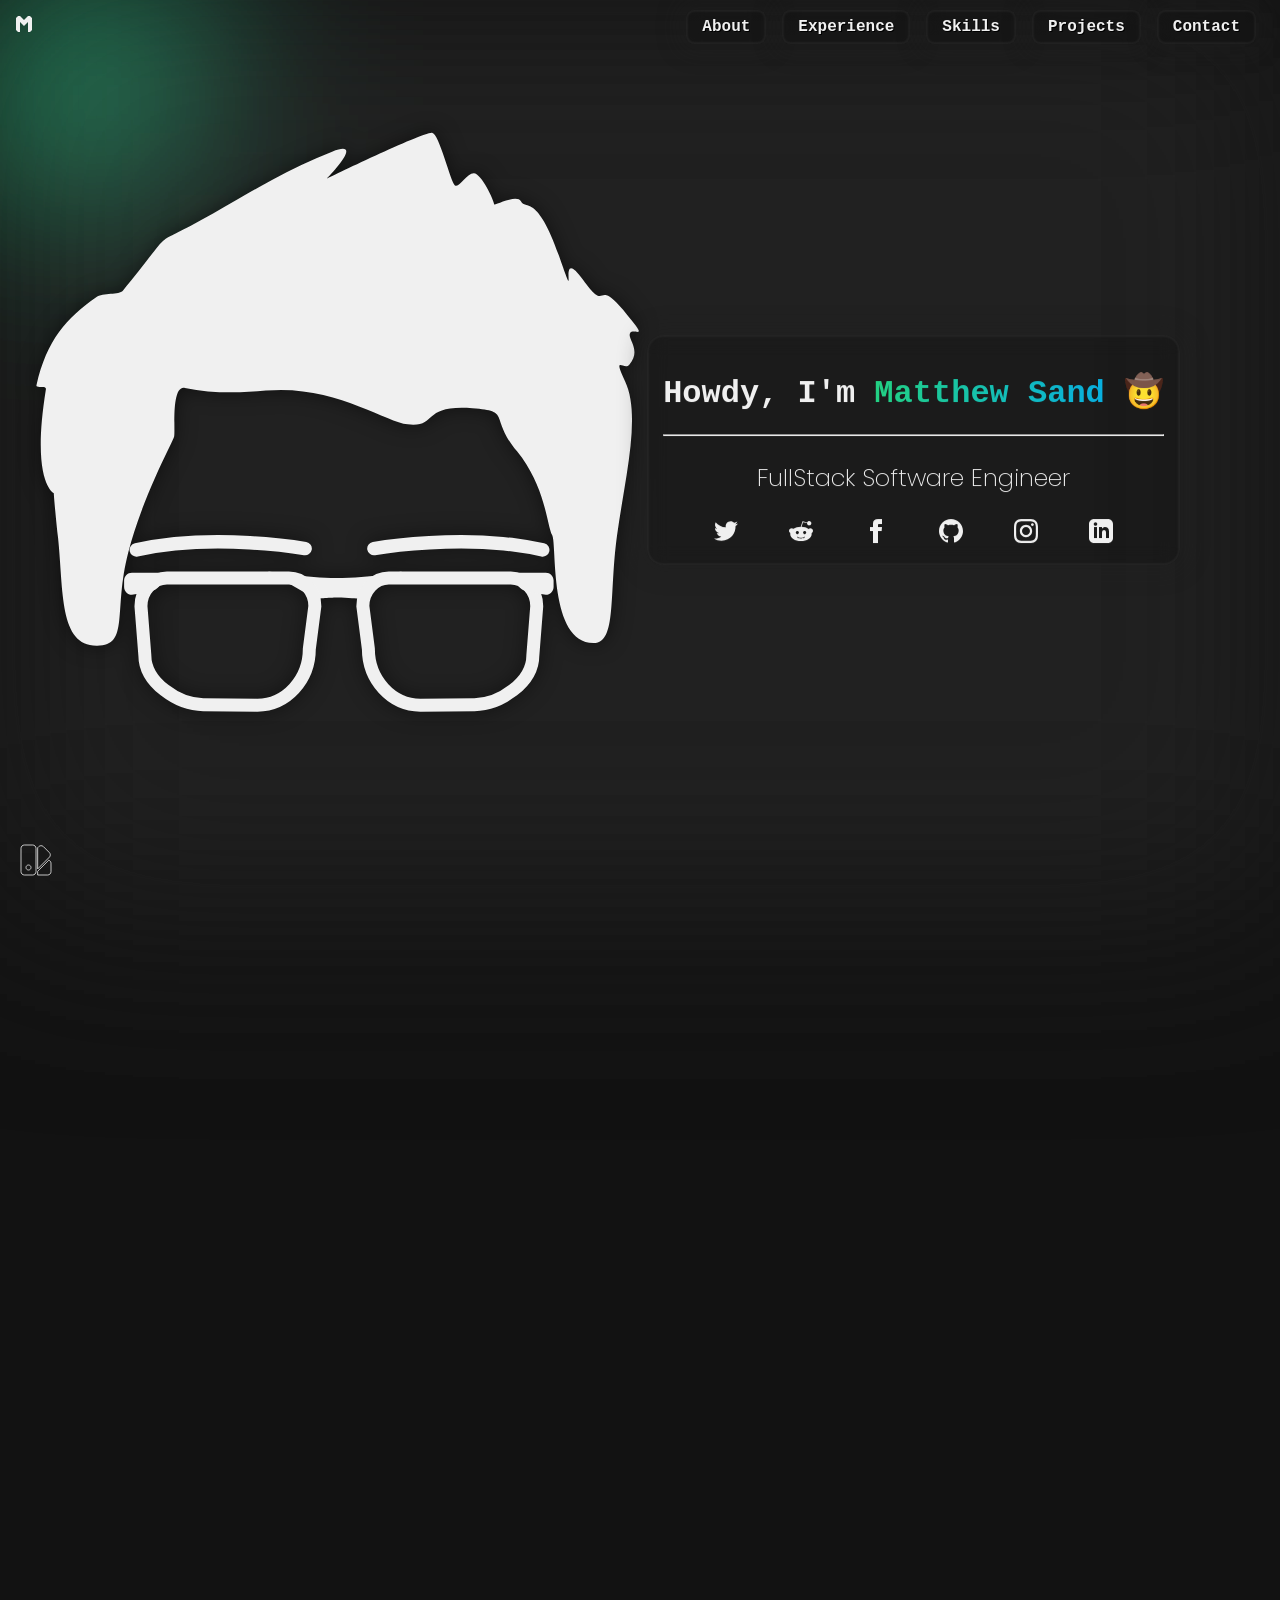
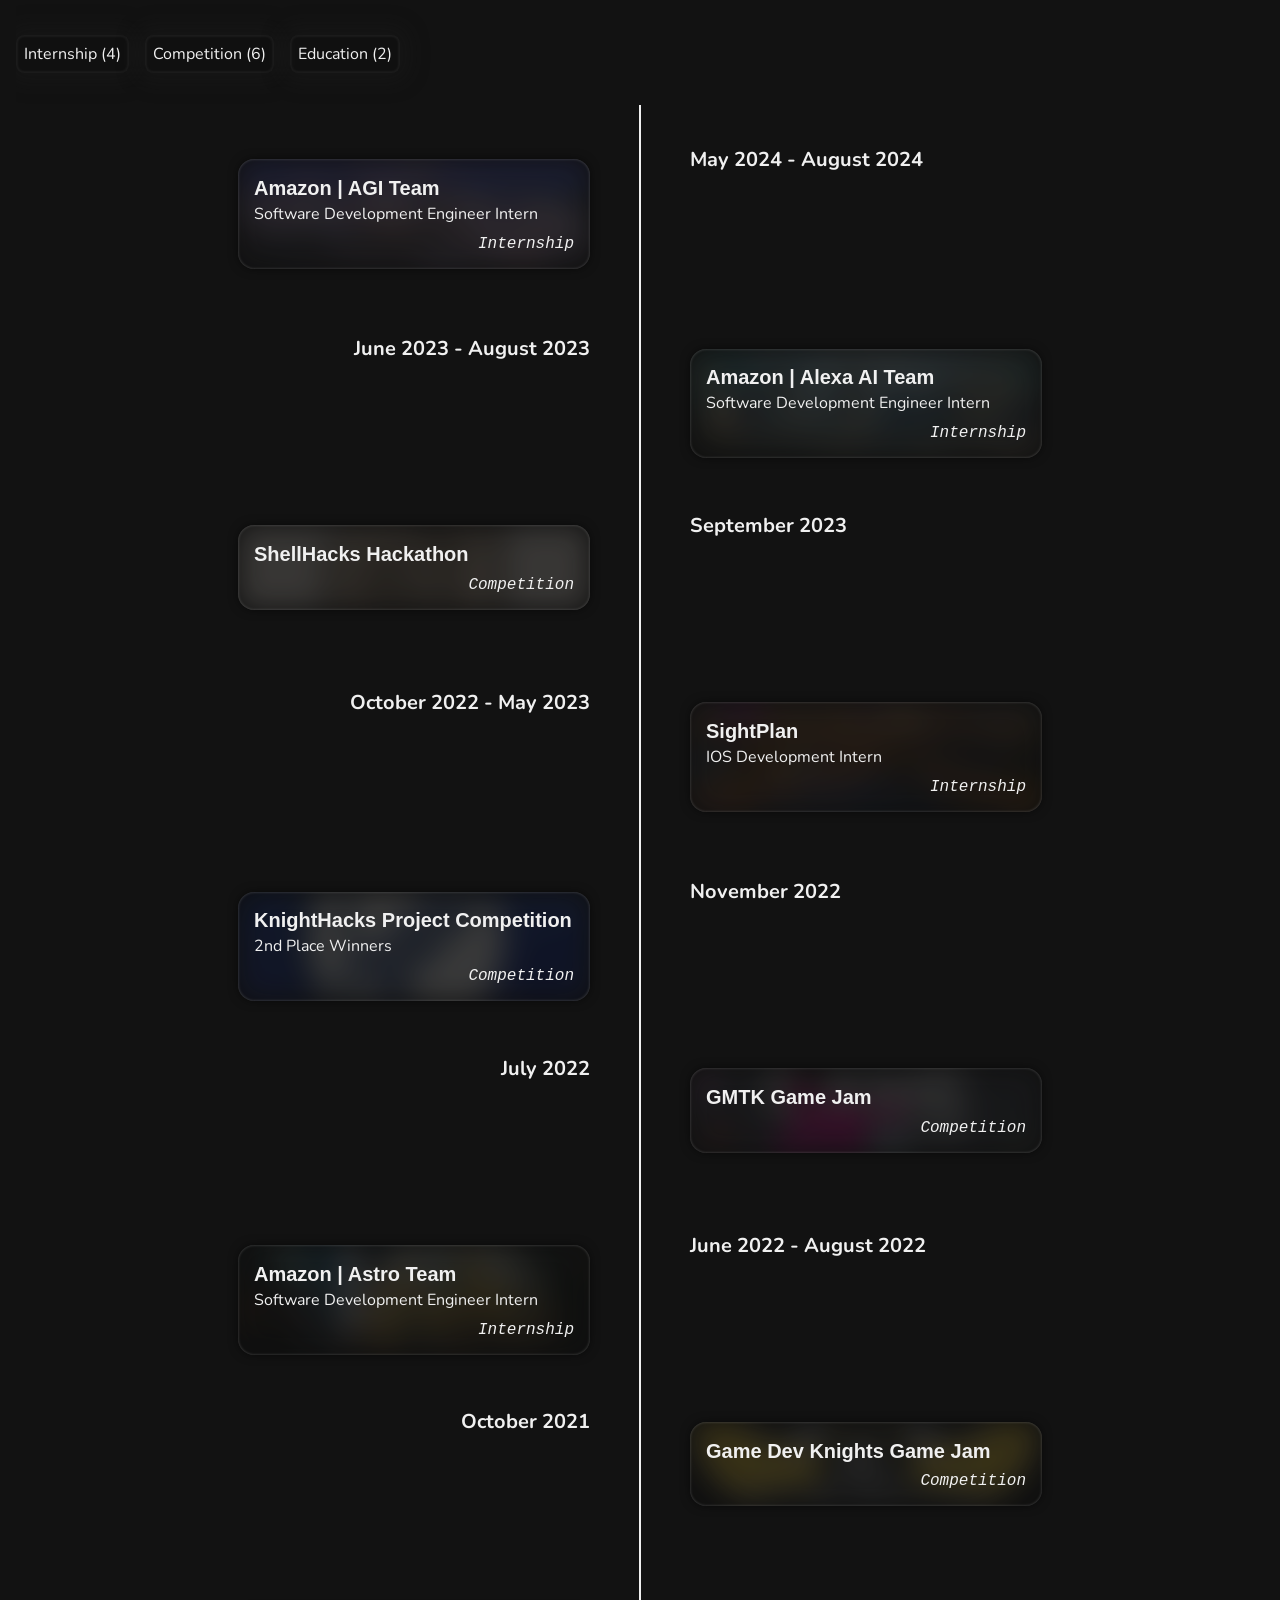
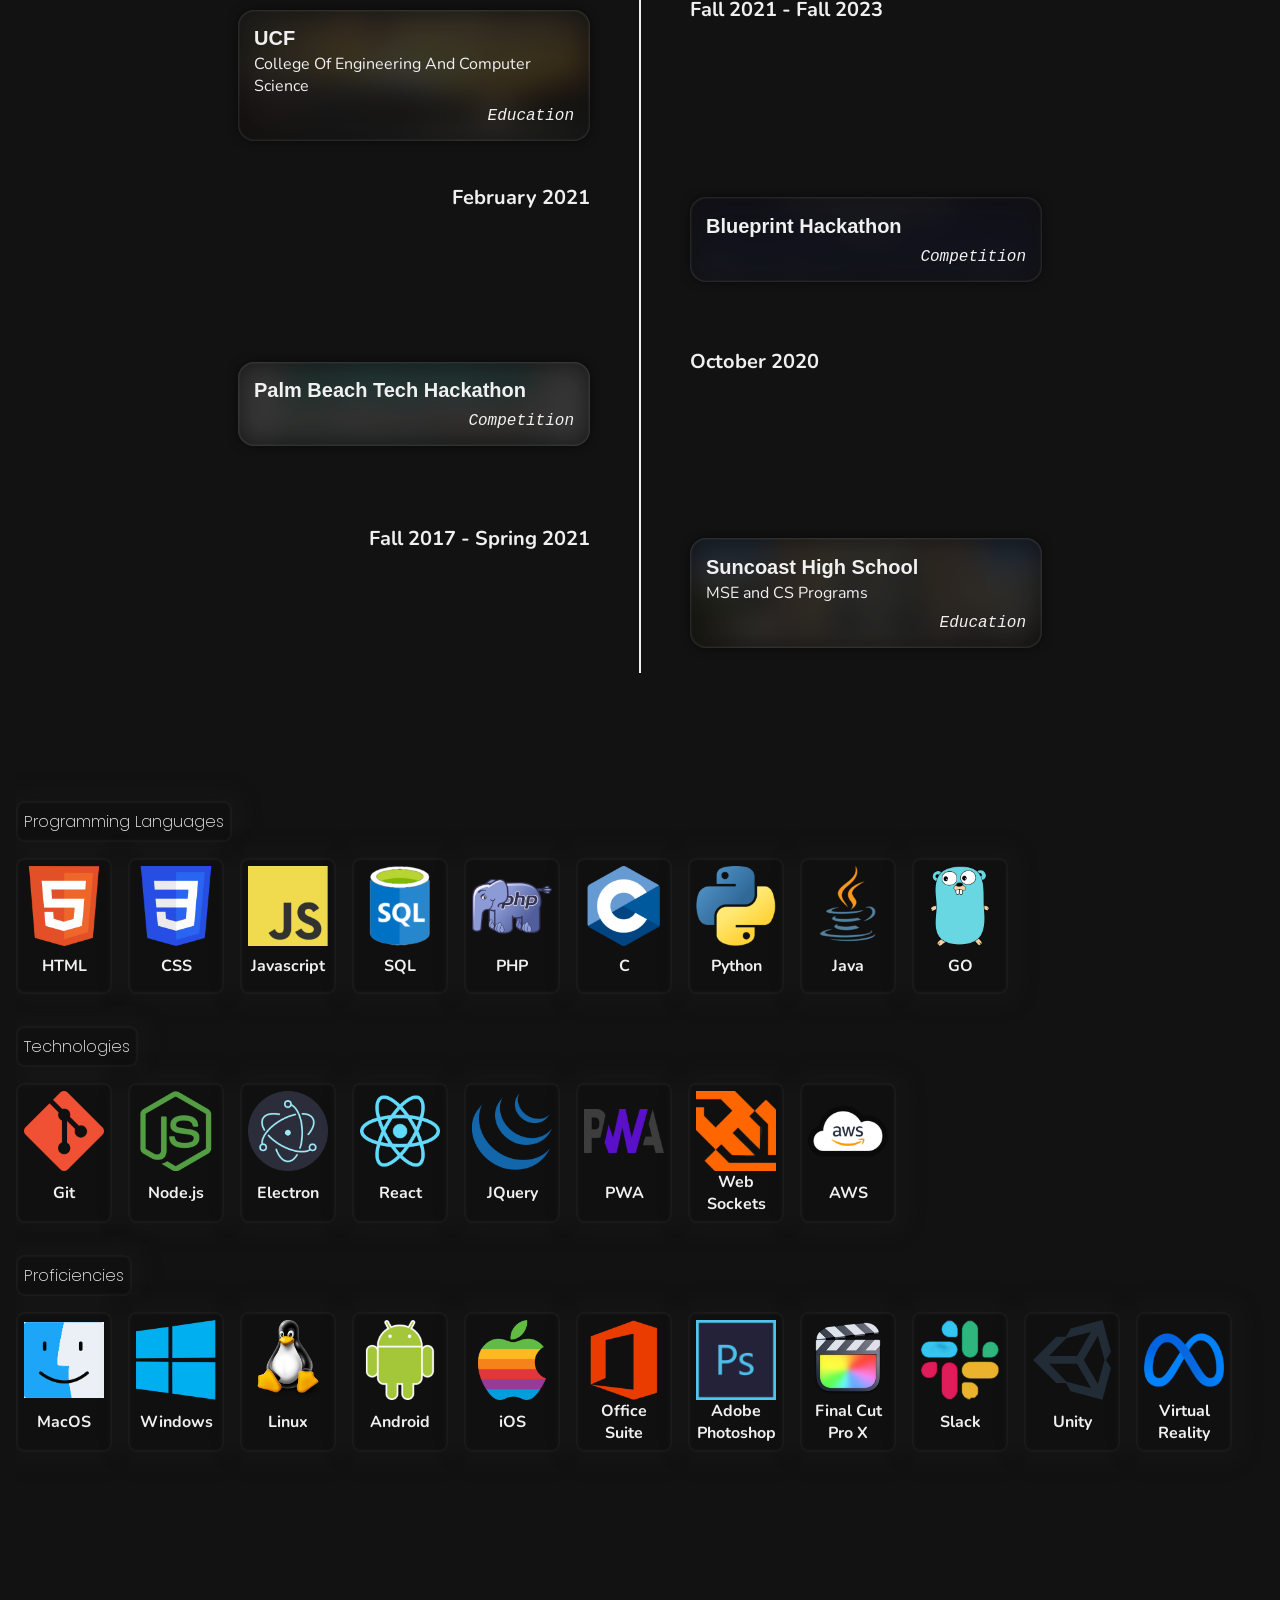
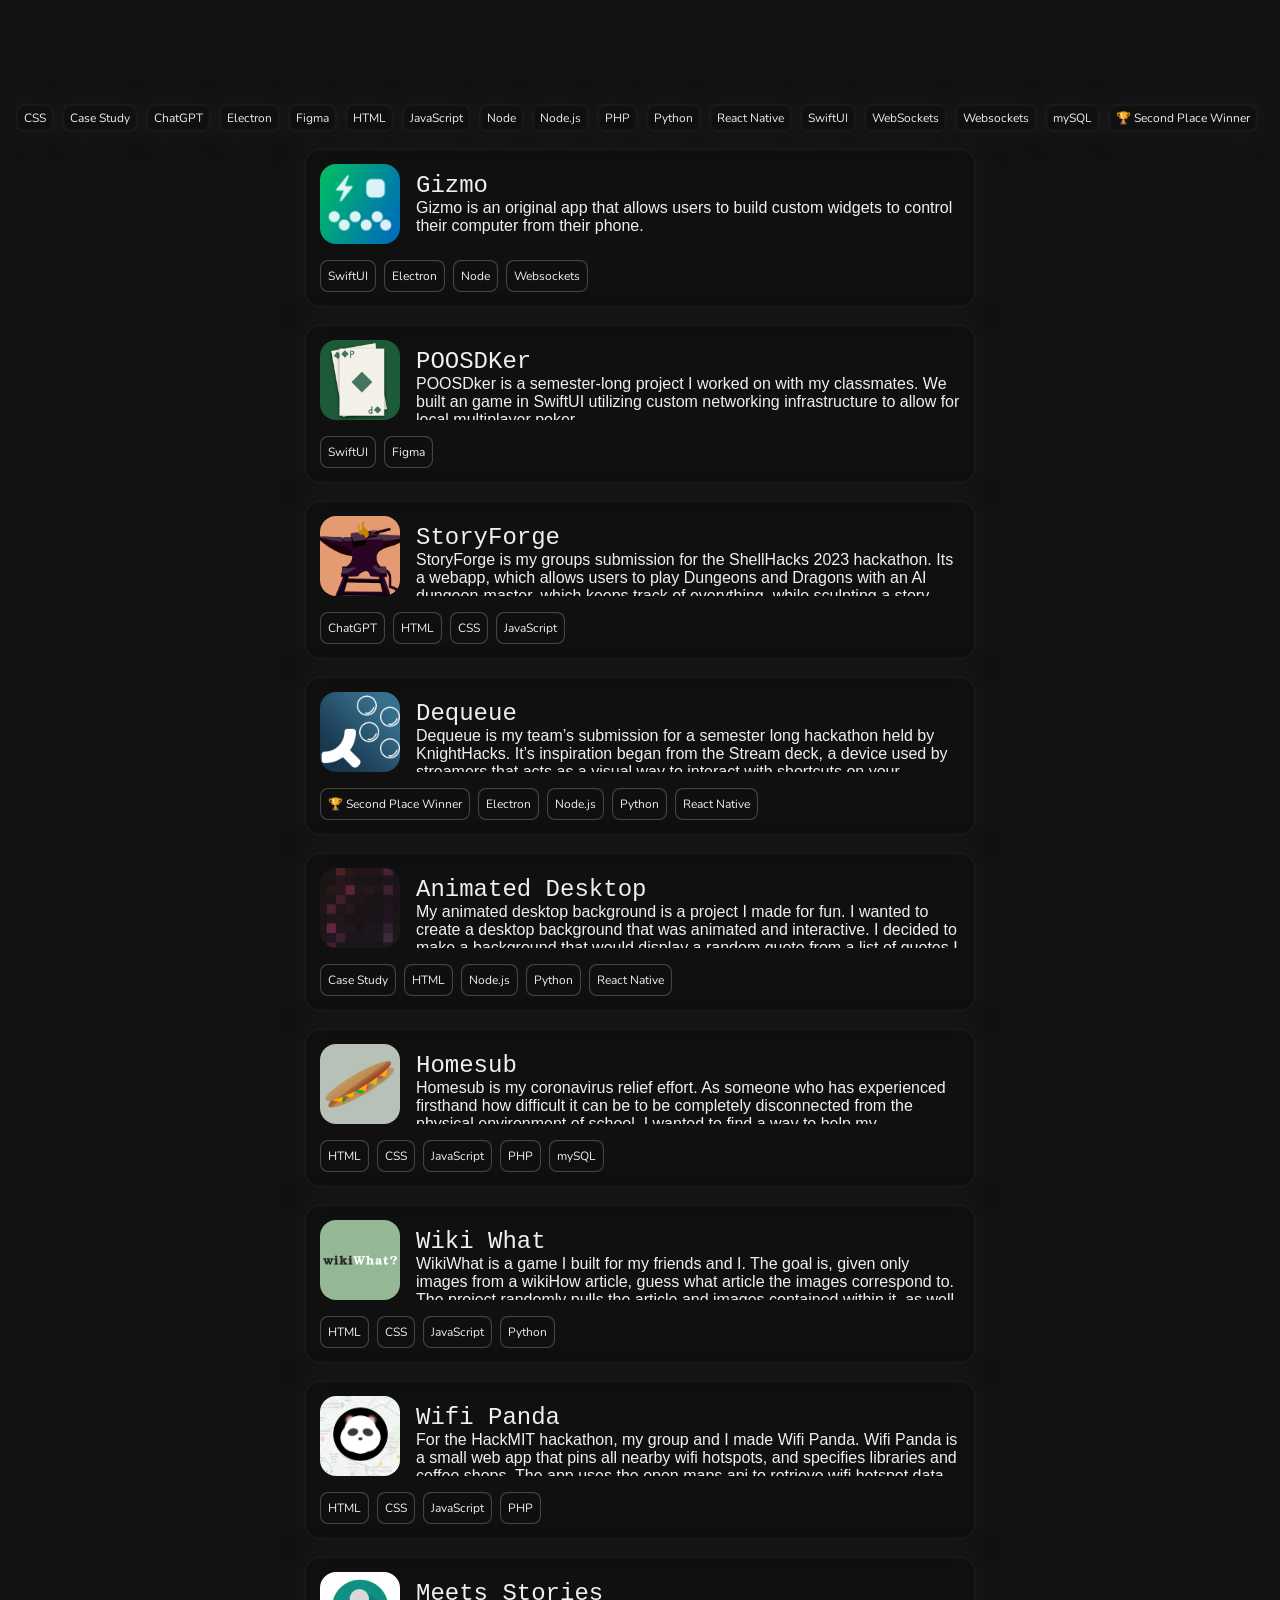
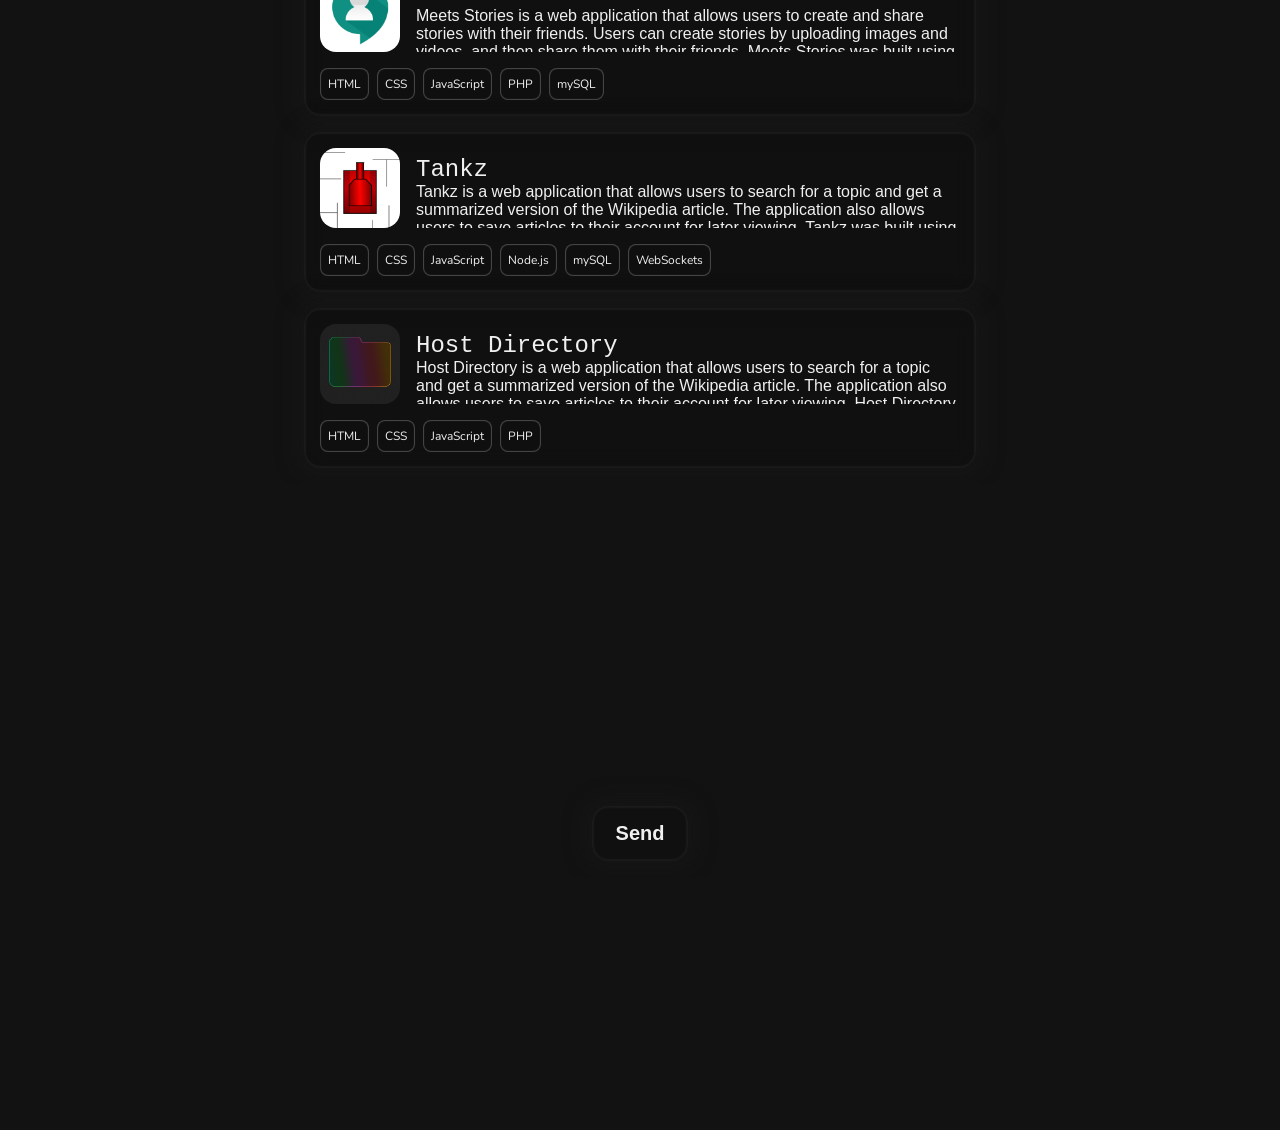
==== commit 1cd6539a: "added contact and QOL changes" ====
--- a/index.html
+++ b/index.html
@@ -11,12 +11,18 @@
 		<link rel="stylesheet" href="styles/experience.css" />
 		<link rel="stylesheet" href="styles/projects.css" />
 		<link rel="stylesheet" href="styles/skills.css" />
+		<link rel="stylesheet" href="styles/contact.css" />
 		<script src="scripts/jquery.js"></script>
+		<script src="scripts/jquery.cookie.js"></script>
 		<script src="scripts/nav.js" async defer></script>
 		<script src="scripts/missionStatement.js" async defer></script>
 		<script src="scripts/experience.js" async defer></script>
 		<script src="scripts/projects.js" async defer></script>
 		<script src="scripts/skills.js" async defer></script>
+		<script src="scripts/socials.js" async defer></script>
+		<script src="scripts/colorPalettes.js" async defer></script>
+		<script src="scripts/contact.js" async defer></script>
+		<script src="scripts/animateOnScroll.js" async defer></script>
 	</head>
 	<body>
 		<nav>
@@ -38,7 +44,32 @@
 				<a href="#contact" class="navButton">Contact</a>
 			</div>
 		</nav>
-		<div id="mobileNavToggleButton">☰</div>
+		<div id="colorPalettes">
+			<svg
+				onclick="toggleColorPalettes()"
+				id="palettesIcon"
+				viewBox="0 0 800 800"
+				xmlns="http://www.w3.org/2000/svg"
+				xmlns:xlink="http://www.w3.org/1999/xlink">
+				<path
+					id="pallete"
+					fill-rule="evenodd"
+					d="M 333.333344 100 C 370.15332 100 400 129.847656 400 166.666687 L 400 633.333313 C 400 670.153381 370.15332 700 333.333344 700 L 166.666672 700 C 129.847672 700 100 670.153381 100 633.333313 L 100 166.666687 C 100 129.847656 129.847672 100 166.666672 100 L 333.333344 100 Z M 655.31665 403.710022 C 679.710388 412.225616 697.638306 434.516663 699.783997 461.261139 L 700 633.333313 C 700 668.479675 672.805054 697.272217 638.308838 699.817139 L 633.333313 700 L 433.333344 700 L 433.333344 625.693359 L 655.31665 403.710022 Z M 250 500 C 222.385666 500 200 522.386719 200 550 C 200 577.613342 222.385666 600 250 600 C 277.614349 600 300 577.613342 300 550 C 300 522.386719 277.614349 500 250 500 Z M 454.526672 133.334351 C 479.189819 108.669617 518.374634 107.37146 544.566406 129.43988 L 548.806641 133.334351 L 666.656677 251.185364 C 690.176453 274.704224 692.449463 311.423431 673.475586 337.494598 L 433.333344 578.553345 L 433.333344 154.526672 L 454.526672 133.334351 Z" />
+			</svg>
+			<div id="colorPalettesList"></div>
+		</div>
+		<div id="mobileNavToggleButton">
+			<svg
+				xmlns="http://www.w3.org/2000/svg"
+				viewBox="0 0 50 50"
+				overflow="visible"
+				stroke="black"
+				stroke-width="10"
+				stroke-linecap="round">
+				<line x1="0" y1="0" x2="50" y2="50" />
+				<line x1="50" y1="0" x2="0" y2="50" />
+			</svg>
+		</div>
 		<div id="mobileNav">
 			<a href="#about" class="mobileNavButton">About</a>
 			<a href="#experience" class="mobileNavButton">Experience</a>
@@ -114,6 +145,7 @@
 				<h1>Howdy, I'm <span class="gradientText"> Matthew Sand </span>🤠</h1>
 				<hr />
 				<h3>FullStack Software Engineer</h3>
+				<div id="socials"></div>
 			</div>
 			<canvas id="backgroundCanvas"> </canvas>
 		</header>
@@ -122,13 +154,13 @@
 			<section id="about">
 				<h2>About</h2>
 				<div id="aboutHead">
-					<div id="missionStatement">
+					<div id="missionStatement" class="inFromLeft">
 						<div id="missionStatementPlaceholder"></div>
 						<div id="missionStatementDisplay">
 							<span id="missionStatementCursor"></span>
 						</div>
 					</div>
-					<div id="resumeContainer">
+					<div id="resumeContainer" class="inFromRight">
 						<h4>
 							If you want all of this info in a more concise format, take a look
 							at my resume! 👀
@@ -144,7 +176,6 @@
 					</div>
 				</div>
 			</section>
-
 			<section id="experience">
 				<h2>Experience</h2>
 				<div id="experienceTypes"></div>
@@ -170,8 +201,31 @@
 				<div id="projectsTagsSelection"></div>
 				<div id="projectsContainer"></div>
 			</section>
-		</div>
-
+
+			<section id="contact">
+				<h2>Contact</h2>
+				<form onsubmit="event.preventDefault(); attemptSubmission();">
+					<div class="inFromLeft">
+						<input type="text" name="name" id="name" placeholder="" />
+						<label for="name">Name</label>
+					</div>
+					<div class="inFromLeft">
+						<input type="text" name="email" id="email" placeholder="" />
+						<label for="email">Email</label>
+					</div>
+					<div class="inFromRight">
+						<label for="message"></label>
+						<textarea
+							name="message"
+							placeholder="Your message..."
+							id="message"></textarea>
+					</div>
+					<div id="contactSubmit">
+						<button type="submit">Send</button>
+					</div>
+				</form>
+			</section>
+		</div>
 		<div id="projectScreen">
 			<div id="projectHeader" class="leftSideSpread">
 				<div id="projectClose">✕</div>
--- a/styles/master.css
+++ b/styles/master.css
@@ -7,6 +7,7 @@
 	--darker-glassy-background-color: rgba(15, 15, 15, 0.99);
 	--first-accent-color: #23d183;
 	--second-accent-color: #06ace8;
+	--error-color: #933;
 	--main-gradient: linear-gradient(
 		90deg,
 		var(--first-accent-color) 0%,
@@ -15,16 +16,15 @@
 	--main-looping-gradient: linear-gradient(
 		90deg,
 		var(--first-accent-color) 0%,
-		var(--second-accent-color) 37.5%,
-		var(--first-accent-color) 62.5%,
-		var(--second-accent-color) 100%
+		var(--second-accent-color) 50%,
+		var(--first-accent-color) 100%
 	);
 	--title-font: "Share Tech Mono ", monospace;
 	--header-font: "Poppins", sans-serif;
 	--body-font: "Nunito", sans-serif;
 	--foreground-color: #f0f0f0;
-	--glassy-box-shadow: 0 0 20px 10px rgba(0, 0, 0, 0.25),
-		inset 0 0 2px 1px rgba(255, 255, 255, 0.25);
+	--glassy-box-shadow: 0 0 20px 10px rgba(30, 30, 30, 0.25),
+		inset 0 0 2px 2px rgba(255, 255, 255, 0.05);
 }
 
 body {
@@ -32,12 +32,14 @@
 	background-color: var(--main-background-color);
 	color: var(--foreground-color);
 	font-family: var(--body-font);
+	padding-bottom: 25vh;
+	overflow-x: hidden;
 }
 
 #backgroundCanvas {
-	filter: blur(100px);
+	filter: blur(100px) brightness(1.85);
 	background-image: var(--main-looping-gradient);
-	background-size: 400% 100%;
+	background-size: 200% 100%;
 	background-position: 0 0;
 	background-attachment: fixed;
 	animation: loopBg 10s cubic-bezier(0.25, 0.46, 0.45, 0.94) infinite,
@@ -51,6 +53,10 @@
 	opacity: 0;
 }
 
+body.skipIntro #backgroundCanvas {
+	opacity: 1;
+}
+
 @keyframes fadeIn {
 	0% {
 		opacity: 0;
@@ -90,8 +96,7 @@
 	padding: 0.5rem 1rem;
 	margin: 0 0.5rem;
 	border-radius: 0.5rem;
-	box-shadow: 0 0 20px 10px rgba(0, 0, 0, 0.25),
-		inset 0 0 1px 1px rgba(255, 255, 255, 0.25);
+	box-shadow: var(--glassy-box-shadow);
 	cursor: pointer;
 	font-weight: bold;
 	transition: all 0.15s ease-in-out;
@@ -146,8 +151,7 @@
 	--webkit-backdrop-filter: blur(10px);
 	padding: 2rem;
 	border-radius: 1rem;
-	box-shadow: 0 0 20px 10px rgba(0, 0, 0, 0.25),
-		inset 0 0 1px 1px rgba(255, 255, 255, 0.25);
+	box-shadow: var(--glassy-box-shadow);
 }
 
 h1 {
@@ -167,16 +171,19 @@
 	-webkit-background-clip: text;
 	color: transparent;
 	background-image: var(--main-looping-gradient);
-	background-size: 400% 100%;
+	background-size: 200% 100%;
 	background-position: 0 0;
 	background-attachment: fixed;
-	animation: loopBg 5s cubic-bezier(0.25, 0.46, 0.45, 0.94) infinite;
+	animation: loopBg 5s linear infinite;
 }
 
 section {
 	width: calc(100% - 2rem);
 	margin: 1rem;
 	margin-top: 0;
+	padding-top: 1rem;
+	padding-bottom: 1rem;
+	overflow: hidden;
 }
 
 section h2 {
@@ -191,8 +198,7 @@
 	width: 10rem;
 	text-align: center;
 	font-family: var(--header-font);
-	box-shadow: 0 0 20px 10px rgba(0, 0, 0, 0.25),
-		inset 0 0 2px 1px rgba(255, 255, 255, 0.25);
+	box-shadow: var(--glassy-box-shadow);
 }
 
 #content {
@@ -205,6 +211,74 @@
 
 #mobileNavToggleButton {
 	display: none;
+}
+
+#colorPalettes {
+	position: fixed;
+	bottom: 0.5rem;
+	left: 1rem;
+	display: flex;
+	flex-direction: row;
+	gap: 1rem;
+	z-index: 100;
+}
+
+#palettesIcon {
+	width: 2.5rem;
+	aspect-ratio: 1;
+	fill: var(--foreground-color);
+	cursor: pointer;
+}
+
+#colorPalettes:not(.open) #palettesIcon {
+	fill: none;
+	stroke: var(--foreground-color);
+	stroke-width: 1rem;
+}
+
+#colorPalettesList {
+	display: flex;
+	justify-content: space-around;
+	align-items: center;
+	height: 100%;
+	gap: 1rem;
+}
+
+.colorPalette {
+	background-image: linear-gradient(
+		135deg,
+		var(--preview-color-1),
+		var(--preview-color-2)
+	);
+	border-radius: 0.5rem;
+	width: 4rem;
+	height: 4rem;
+	position: relative;
+	cursor: pointer;
+	transition: transform 0.25s calc(0.1s * var(--index)) ease-in-out,
+		opacity 0.25s calc(0.1s * var(--index)) ease-in-out, box-shadow 0.25s ease;
+}
+
+.colorPalette::after {
+	content: attr(data-palette-name);
+	position: absolute;
+	top: 50%;
+	left: 50%;
+	transform: translateX(-50%) translateY(-50%);
+	font-family: var(--title-font);
+	text-align: center;
+	font-size: 0.85rem;
+	width: 100%;
+}
+
+.colorPalette.active {
+	box-shadow: 0px 0px 25px 5px var(--first-accent-color);
+}
+
+#colorPalettes:not(.open) .colorPalette {
+	transform: translateX(-100vw);
+	opacity: 0;
+	pointer-events: none;
 }
 
 /* Anything below 750px  */
@@ -232,10 +306,31 @@
 		padding: 1rem;
 		border-radius: 1rem;
 		aspect-ratio: 1;
-		font-size: 2rem;
 		cursor: pointer;
 		box-shadow: 0 0 20px 10px rgba(0, 0, 0, 0.25),
 			inset 0 0 1px 1px rgba(255, 255, 255, 0.25);
+		width: 3rem;
+		height: 3rem;
+	}
+
+	#mobileNavToggleButton svg {
+		width: 1.5rem;
+		height: 1.5rem;
+		stroke: var(--foreground-color);
+	}
+
+	#mobileNavToggleButton svg line {
+		transition: transform 0.25s ease-in-out;
+	}
+
+	/* Turns the x into two lines */
+	#mobileNavToggleButton:not(.open) svg line:nth-child(1) {
+		transform: translateY(0.5rem) rotate(-45deg) translateX(-25%);
+	}
+
+	#mobileNavToggleButton:not(.open) svg line:nth-child(2) {
+		transform-origin: top;
+		transform: translateY(0.5rem) rotate(45deg) translateX(50%);
 	}
 
 	#mobileNav {
--- a/styles/header.css
+++ b/styles/header.css
@@ -6,16 +6,23 @@
 	--peak-in-head-duration: 5s;
 }
 
-
 #introBox {
 	display: inline-block;
 	padding: 1rem;
 	position: absolute;
 	right: min(100px, 25%);
 	top: 50%;
-	animation:slideInFromBottom 2s var(--peak-in-head-duration) ease-in-out forwards ,floating 5s calc(var(--peak-in-head-duration) + 2s) ease-in-out infinite;
+	--floating-duration: 5s;
+	animation: slideInFromBottom 2s var(--peak-in-head-duration) ease-in-out
+			forwards,
+		floating var(--floating-duration) calc(var(--peak-in-head-duration) + 2s)
+			ease-in-out infinite;
 	text-align: center;
 	transform: translateY(100vh);
+}
+
+#introBox:hover {
+	animation-play-state: paused;
 }
 
 @keyframes slideInFromBottom {
@@ -26,7 +33,6 @@
 	100% {
 		transform: translateY(-50%);
 	}
-
 }
 
 #headerProfilePic {
@@ -34,7 +40,7 @@
 	transition: all 0.5s;
 	height: 75vh;
 	filter: drop-shadow(0 0 10px rgba(0, 0, 0, 0.5));
-	aspect-ratio: 1;	
+	aspect-ratio: 1;
 	position: absolute;
 	top: 50%;
 	transform-origin: center;
@@ -42,12 +48,9 @@
 	animation: peakHeadIn var(--peak-in-head-duration) ease;
 }
 
-
 #rightEyebrow {
 	animation: bounceEyebrow 0.75s var(--peak-in-head-duration) ease;
 }
-
-
 
 @keyframes peakHeadIn {
 	0% {
@@ -57,7 +60,6 @@
 	50% {
 		transform: translate(-50%, -50%) rotate(5deg);
 	}
-
 }
 
 @keyframes bounceEyebrow {
@@ -88,7 +90,6 @@
 	filter: drop-shadow(0 0 30px var(--second-accent-color));
 }
 
-
 #headerProfilePic .filled {
 	fill: var(--fill-color);
 	transition: all 0.5s;
@@ -99,15 +100,33 @@
 	stroke: var(--fill-color);
 }
 
-
 #headerProfilePic:hover #rightEyebrow {
 	transform: translateY(-0.5rem);
 }
 
-#headerProfilePic:active #rightEyebrow, #headerProfilePic:active #leftEyebrow {
+#headerProfilePic:active #rightEyebrow,
+#headerProfilePic:active #leftEyebrow {
 	transform: translateY(-1rem);
 }
 
+#socials {
+	display: flex;
+	flex-direction: row;
+	justify-content: space-evenly;
+	align-items: center;
+}
+
+.socialButton {
+	cursor: pointer;
+	fill: var(--foreground-color);
+	width: 1.5rem;
+	aspect-ratio: 1;
+	transition: all 0.25s ease-in-out;
+}
+
+.socialButton:hover {
+	fill: var(--accentColor);
+}
 
 /* Anything below 750px  */
 @media (max-width: 750px) {
@@ -122,8 +141,8 @@
 		width: calc(100% - 2rem);
 		height: auto;
 		filter: drop-shadow(0 0 10px rgba(0, 0, 0, 0.5));
-		top:50%;
-		left:50%;
+		top: 50%;
+		left: 50%;
 		transform: translate(-50%, -50%);
 	}
 
@@ -139,14 +158,13 @@
 		animation: none;
 	}
 
-@keyframes slideInFromBottom {
-	0% {
-		transform: translate(-50%, 100vh);
+	@keyframes slideInFromBottom {
+		0% {
+			transform: translate(-50%, 100vh);
+		}
+
+		100% {
+			transform: translate(-50%, -70%);
+		}
 	}
-
-	100% {
-		transform: translate(-50%,-70%);
-	}
-
 }
-}
--- a/styles/animations.css
+++ b/styles/animations.css
@@ -1,9 +1,9 @@
 @keyframes loopBg {
 	0% {
-		background-position: 0 50%;
+		background-position: 200% 0%;
 	}
 	100% {
-		background-position: 100% 50%;
+		background-position: 00% 0%;
 	}
 }
 
@@ -30,3 +30,18 @@
 		opacity: 0;
 	}
 }
+
+.inFromLeft:not(.appear) {
+	transform: translateX(-100vw);
+	opacity: 0;
+}
+
+.inFromLeft,
+.inFromRight {
+	transition: transform 0.75s 0.25s ease-out, opacity 0.75s 0.25s ease-out;
+}
+
+.inFromRight:not(.appear) {
+	transform: translateX(100vw);
+	opacity: 0;
+}
--- a/styles/experience.css
+++ b/styles/experience.css
@@ -75,15 +75,15 @@
 	/* overflow: hidden; */
 }
 
-.experienceRow:nth-child(odd) {
+.experienceRow.odd-shown {
 	flex-direction: row-reverse;
 }
 
-.experienceRow:nth-child(odd) .experienceDate {
+.experienceRow.odd-shown .experienceDate {
 	text-align: left;
 }
 
-.experienceRow:nth-child(odd) .experienceCardContainer {
+.experienceRow.odd-shown .experienceCardContainer {
 	justify-content: end;
 }
 
@@ -123,7 +123,6 @@
 	font-style: italic;
 }
 
-
 #experienceTypes {
 	display: flex;
 	flex-direction: row;
@@ -133,11 +132,10 @@
 
 .experienceType {
 	background-color: var(--glassy-background-color);
-		box-shadow: 0 0 20px 10px rgba(0, 0, 0, 0.25),
-		inset 0 0 1px 1px rgba(255, 255, 255, 0.25);
+	box-shadow: var(--glassy-box-shadow);
 	border-radius: 0.5rem;
 	padding: 0.5rem;
-	cursor:pointer;
+	cursor: pointer;
 	transition: all 0.15s ease-in-out;
 }
 
@@ -156,10 +154,8 @@
 	scale: 0.975;
 }
 
-
 @media screen and (max-width: 800px) {
 	.experienceRow {
 		--gap-size: 20px;
 	}
-	
-}+}
--- a/styles/projects.css
+++ b/styles/projects.css
@@ -20,8 +20,7 @@
 	padding: 1rem;
 	border-radius: 1rem;
 	max-width: 40rem;
-	box-shadow: 0 0 20px 10px rgba(0, 0, 0, 0.25),
-		inset 0 0 1px 1px rgba(255, 255, 255, 0.25);
+	box-shadow: var(--glassy-box-shadow);
 	cursor: pointer;
 	transition: transform 1s ease, filter 0.25s ease-in-out,
 		scale 0.25s ease-in-out;
@@ -66,7 +65,7 @@
 	font-family: var(--header-font);
 	font-size: 1rem;
 	margin: 0;
-	height: 2rem;
+	height: 2lh;
 }
 
 .projectPreviewTagsContainer {
@@ -136,8 +135,7 @@
 	--webkit-backdrop-filter: blur(10px);
 	padding: 1rem;
 	border-radius: 1rem;
-	box-shadow: 0 0 20px 10px rgba(0, 0, 0, 0.25),
-		inset 0 0 1px 1px rgba(255, 255, 255, 0.25);
+	box-shadow: var(--glassy-box-shadow);
 	height: 2rem;
 	min-width: 2rem;
 	display: grid;
@@ -182,8 +180,7 @@
 	font-size: 0.75rem;
 	line-height: 1;
 	margin-top: 0.5rem;
-	box-shadow: 0 0 20px 10px rgba(0, 0, 0, 0.25),
-		inset 0 0 1px 1px rgba(255, 255, 255, 0.25);
+	box-shadow: var(--glassy-box-shadow);
 	cursor: pointer;
 	transition: background-color 0.15s ease-in-out, color 0.15s ease-in-out,
 		scale 0.15s ease-in-out, filter 0.15s ease-in-out;
@@ -279,4 +276,12 @@
 	#projectCarouselPhotos > img {
 		height: 150px;
 	}
-}
+
+	#projectHeader {
+		margin-top: 0px;
+	}
+
+	#projectCarouselPhotos {
+		margin-top: 75px;
+	}
+}
--- a/styles/contact.css
+++ b/styles/contact.css
@@ -0,0 +1,123 @@
+#contact > form {
+	display: grid;
+	grid-template-columns: 1fr 1fr;
+	grid-template-rows: 1fr 1fr;
+	gap: 2.5rem;
+}
+
+#contact > form > div:nth-child(2) {
+	grid-column: 1; /* Place in the first column */
+	grid-row: 2; /* Ensure it stays in the first row */
+}
+
+#contact > form > div:nth-child(3) {
+	grid-column: 2; /* Place in the second column */
+	grid-row: 1 / span 2; /* Start at the first row and span across 2 rows */
+}
+
+#contact > form > div {
+	display: flex;
+	flex-direction: column-reverse;
+	gap: 0rem;
+}
+
+#contact > form textarea {
+	height: 100%;
+	background-color: var(--glassy-background-color);
+	padding: 1rem;
+	border-radius: 1rem;
+	border: none;
+	box-shadow: var(--glassy-box-shadow);
+	resize: none;
+	color: var(--foreground-color);
+}
+
+#contact > form input {
+	background-color: var(--glassy-background-color);
+	padding: 1rem;
+	border-radius: 1rem;
+	border: none;
+	box-shadow: var(--glassy-box-shadow);
+	color: var(--foreground-color);
+}
+
+#contact > form label {
+	font-family: var(--header-font);
+	font-weight: bold;
+	transform: translateY(calc(100% + 0.75rem)) translateX(0.75rem);
+	transition: transform 0.15s ease-in-out;
+}
+
+#contact > form > div:focus-within > label,
+#contact > form > div > input:not(:placeholder-shown) + label {
+	transform: translateY(0) translateX(0.25rem);
+}
+
+#contact input,
+#contact textarea {
+	transition: box-shadow 0.15s ease-in-out;
+}
+
+#contact input:focus,
+#contact textarea:focus {
+	box-shadow: var(--glassy-box-shadow),
+		0 0 0.5rem 0.1rem var(--first-accent-color);
+}
+
+#contact input.invalid,
+#contact textarea.invalid {
+	box-shadow: var(--glassy-box-shadow), 0 0 0.5rem 0.1rem var(--error-color);
+	/* Remove default */
+	outline: none !important;
+	border: none;
+}
+
+#contactSubmit {
+	grid-column: 1 / span 2;
+}
+
+#contact > form button {
+	background-color: var(--glassy-background-color);
+	padding: 1rem 1.5rem;
+	border-radius: 1rem;
+	border: none;
+	font-size: 1.25rem;
+	box-shadow: var(--glassy-box-shadow);
+	color: var(--foreground-color);
+	font-family: var(--header-font);
+	font-weight: bold;
+	cursor: pointer;
+	display: inline-block;
+	width: fit-content;
+	place-self: center;
+	transition: transform 0.15s ease-in-out, filter 0.15s ease-in-out;
+}
+
+#contact > form button:hover {
+	scale: 1.05;
+	filter: brightness(1.1);
+}
+
+#contact > form button:active {
+	scale: 0.95;
+	filter: brightness(1.5);
+}
+
+@media (max-width: 750px) {
+	#contact > form {
+		grid-template-columns: 1fr;
+		grid-template-rows: repeat(4, 1fr);
+	}
+	#contact > form > div:nth-child(2) {
+		grid-column: 1;
+		grid-row: 2;
+	}
+	#contact > form > div:nth-child(3) {
+		grid-column: 1;
+		grid-row: 3;
+	}
+	#contact > form > div:nth-child(4) {
+		grid-column: 1;
+		grid-row: 4;
+	}
+}
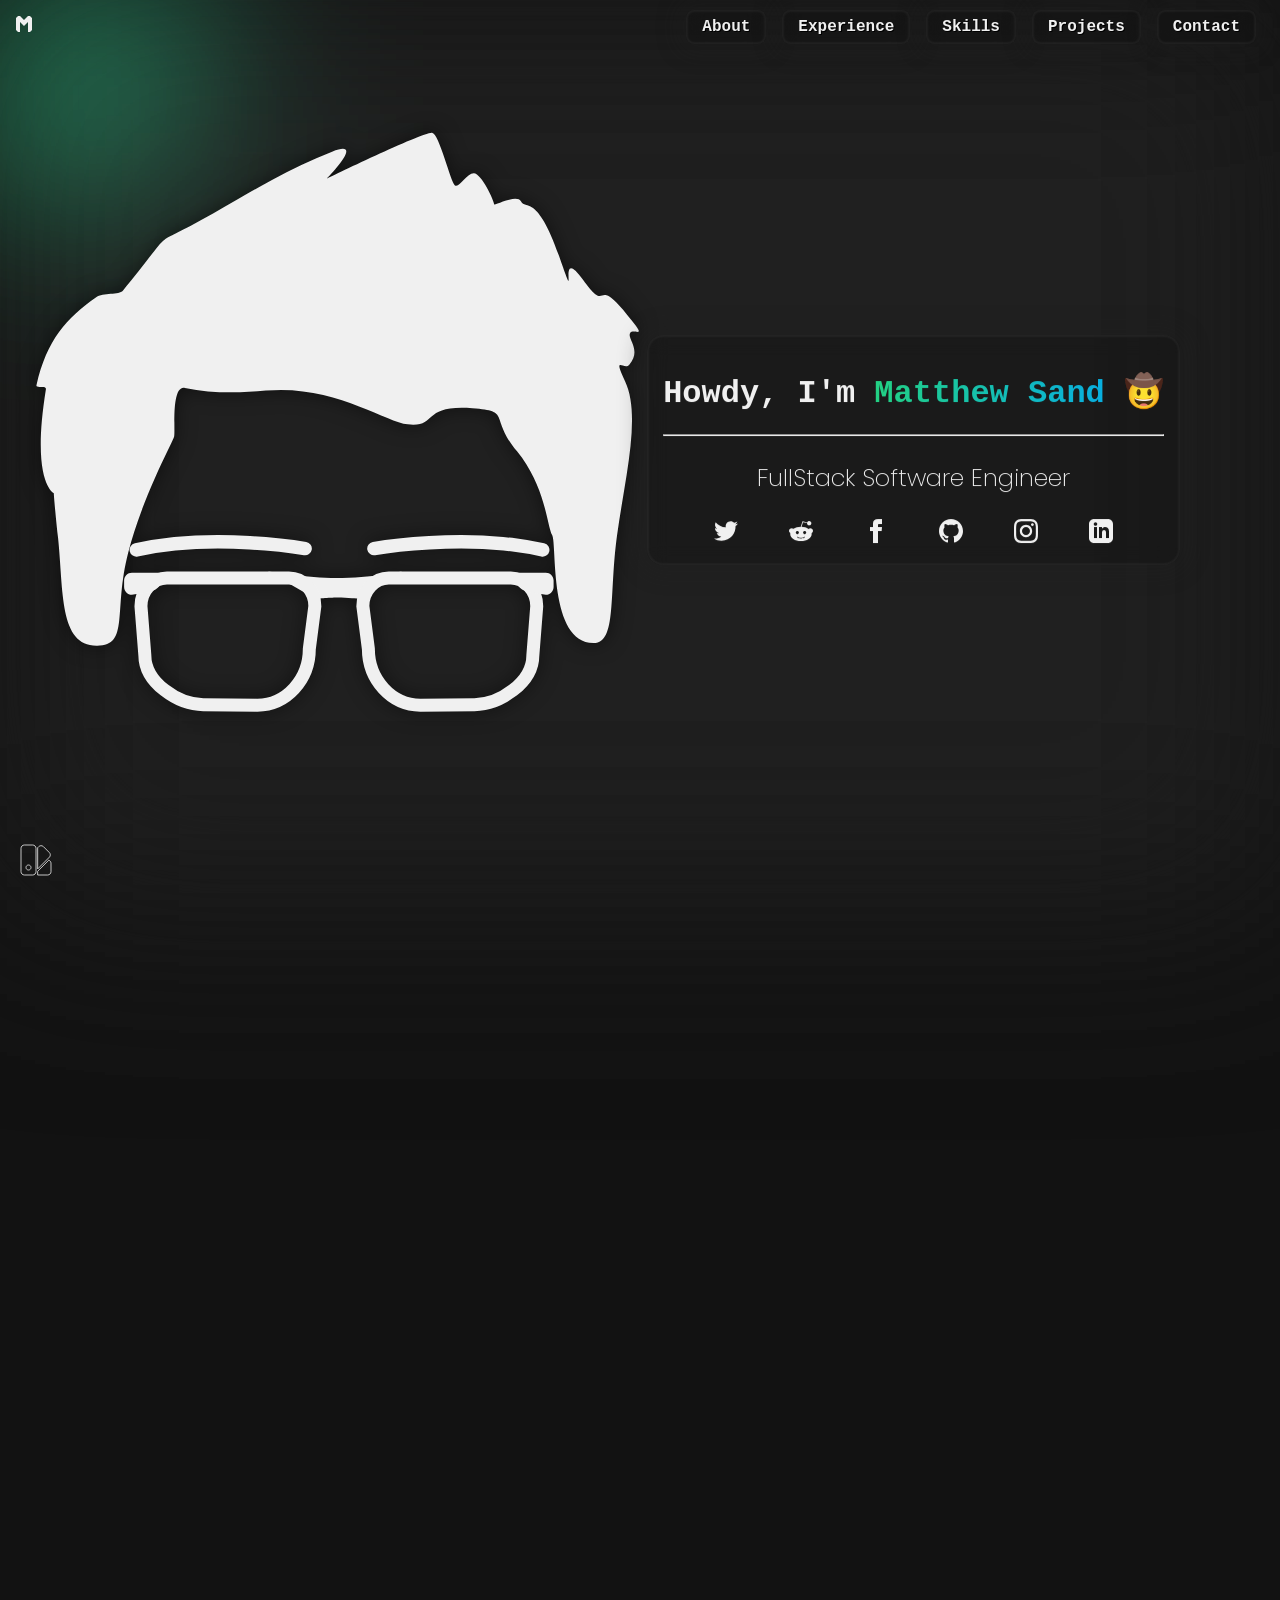
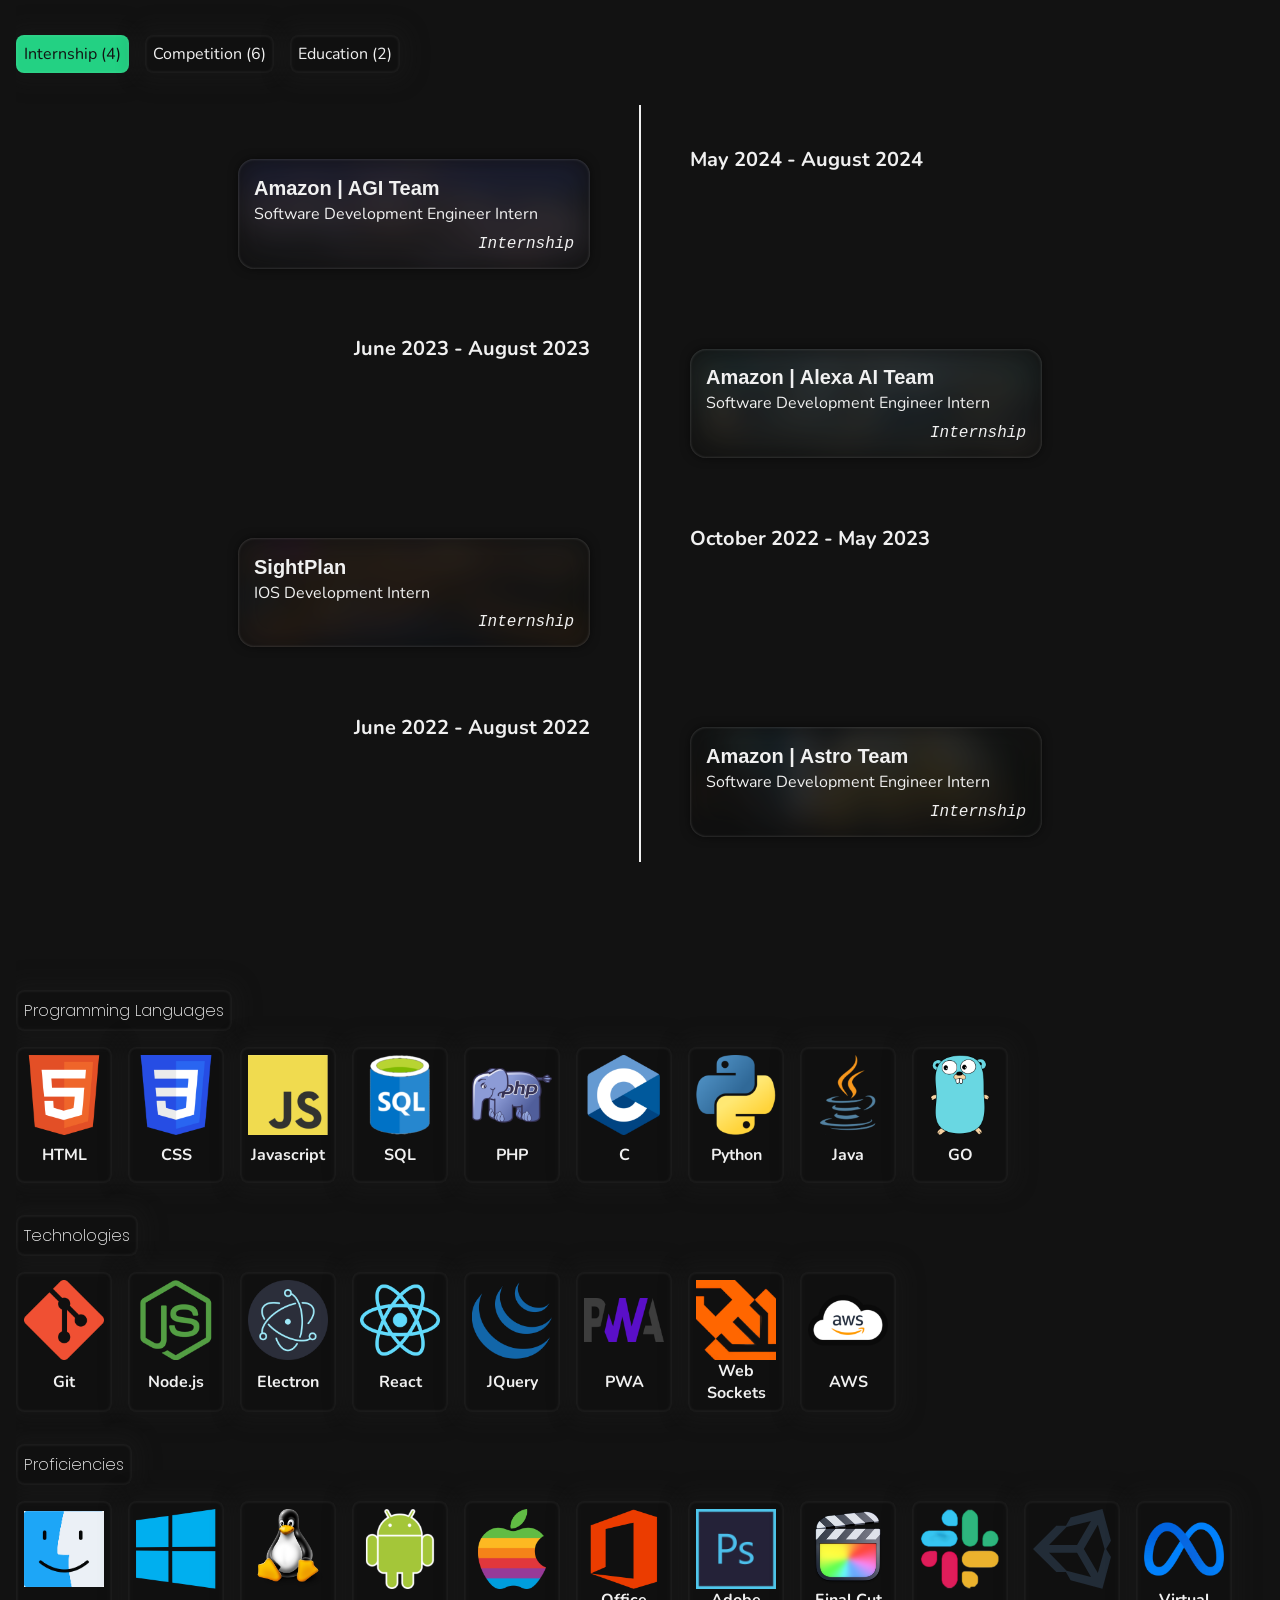
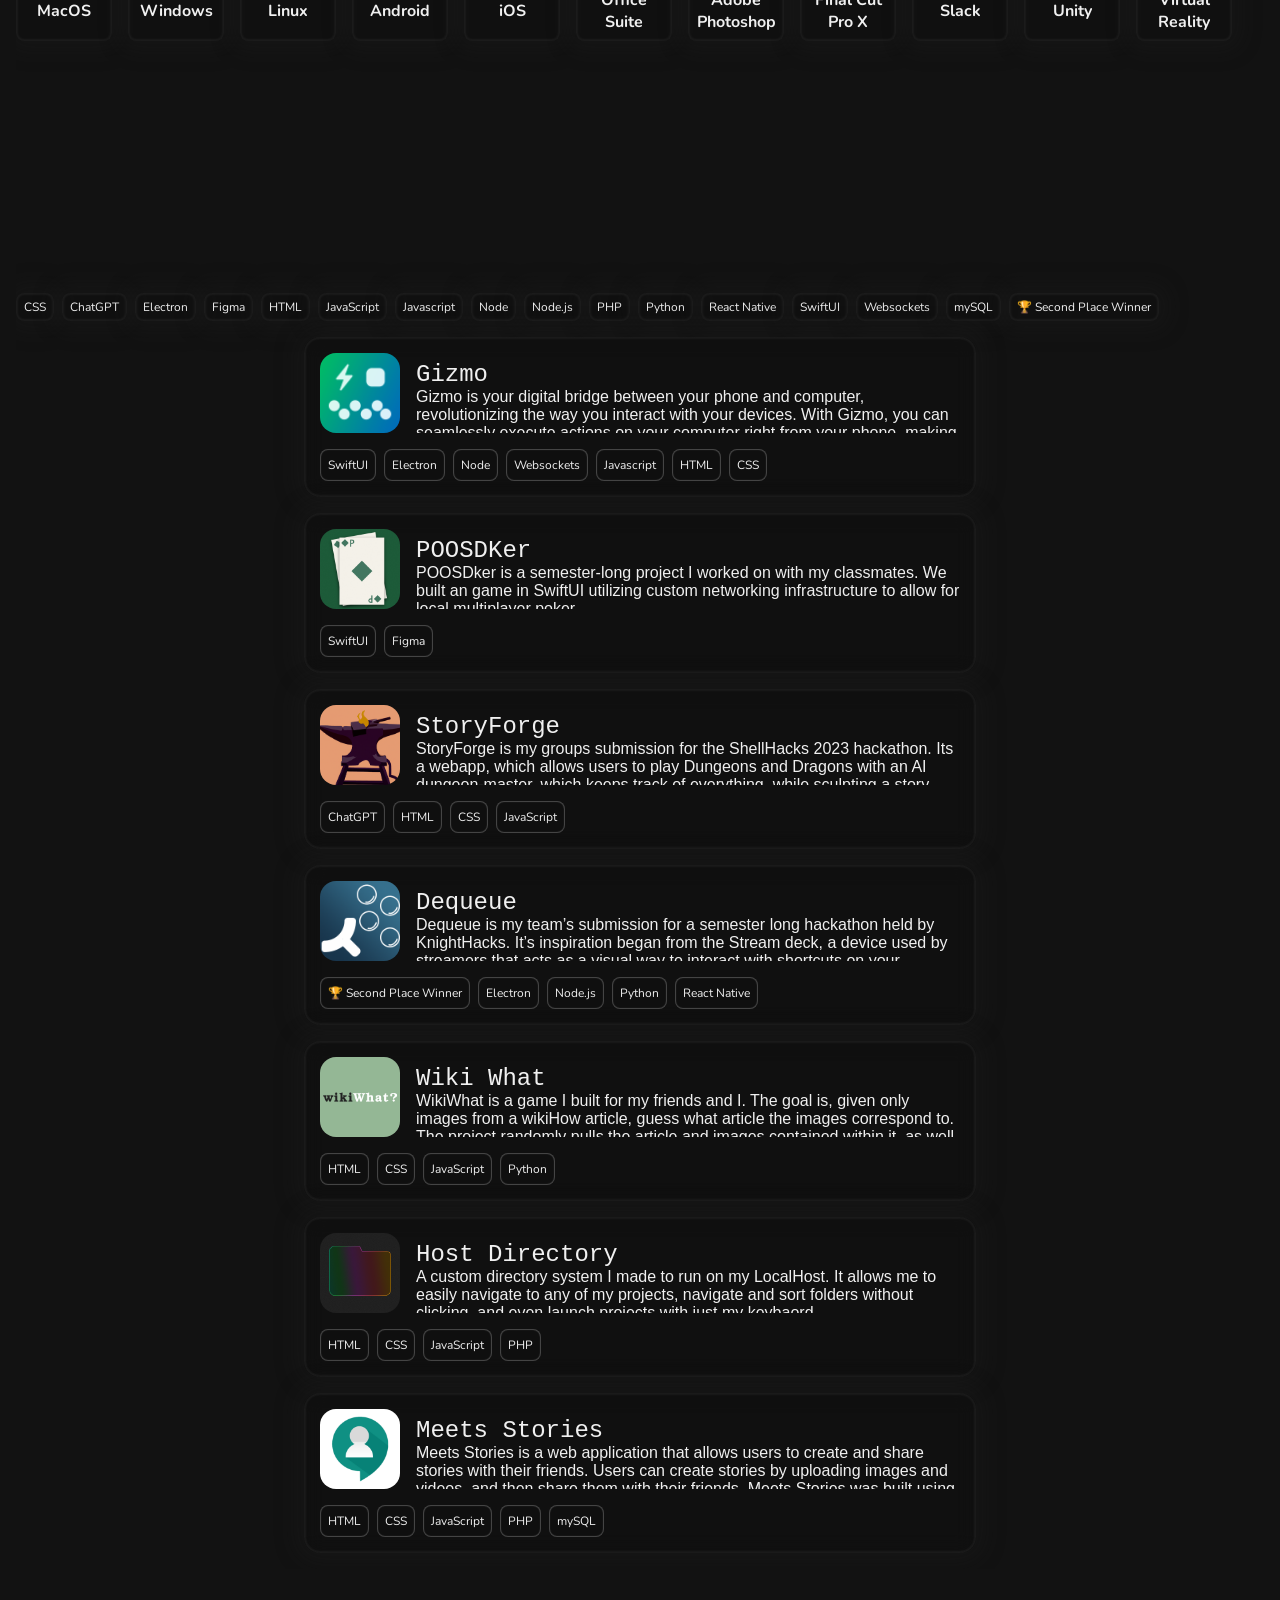
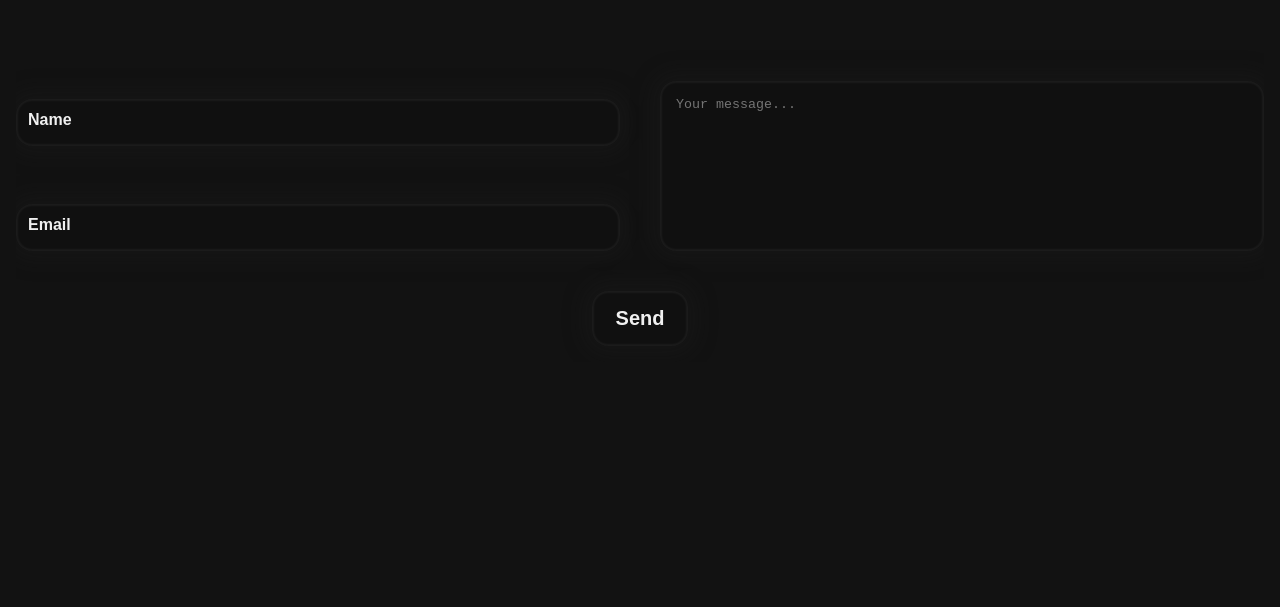
==== commit 41be0c69: "Polished projects and background animations" ====
--- a/index.html
+++ b/index.html
@@ -12,6 +12,8 @@
 		<link rel="stylesheet" href="styles/projects.css" />
 		<link rel="stylesheet" href="styles/skills.css" />
 		<link rel="stylesheet" href="styles/contact.css" />
+		<link rel="stylesheet" href="styles/misc.css" />
+
 		<script src="scripts/jquery.js"></script>
 		<script src="scripts/jquery.cookie.js"></script>
 		<script src="scripts/nav.js" async defer></script>
@@ -23,6 +25,7 @@
 		<script src="scripts/colorPalettes.js" async defer></script>
 		<script src="scripts/contact.js" async defer></script>
 		<script src="scripts/animateOnScroll.js" async defer></script>
+		<script src="scripts/imageModal.js" async defer></script>
 	</head>
 	<body>
 		<nav>
@@ -205,15 +208,15 @@
 			<section id="contact">
 				<h2>Contact</h2>
 				<form onsubmit="event.preventDefault(); attemptSubmission();">
-					<div class="inFromLeft">
+					<div class="">
 						<input type="text" name="name" id="name" placeholder="" />
 						<label for="name">Name</label>
 					</div>
-					<div class="inFromLeft">
+					<div class="">
 						<input type="text" name="email" id="email" placeholder="" />
 						<label for="email">Email</label>
 					</div>
-					<div class="inFromRight">
+					<div class="">
 						<label for="message"></label>
 						<textarea
 							name="message"
@@ -232,10 +235,17 @@
 				<h2 id="projectName">Gizmo</h2>
 			</div>
 
+			<div id="projectLinks" class="leftSideSpread"></div>
+
 			<div id="projectCarouselPhotosContainer" class="leftSideSpread">
 				<div id="projectCarouselPhotos"></div>
 			</div>
 			<div id="projectSections"></div>
+		</div>
+
+		<div id="imageModal">
+			<div id="imageModalClose">✕</div>
+			<img src="images/headLogo.svg" alt="Expanded image" />
 		</div>
 	</body>
 	<script src="scripts/backgroundController.js"></script>
--- a/styles/master.css
+++ b/styles/master.css
@@ -37,7 +37,7 @@
 }
 
 #backgroundCanvas {
-	filter: blur(100px) brightness(1.85);
+	filter: blur(100px) brightness(1.75);
 	background-image: var(--main-looping-gradient);
 	background-size: 200% 100%;
 	background-position: 0 0;
--- a/styles/experience.css
+++ b/styles/experience.css
@@ -159,3 +159,16 @@
 		--gap-size: 20px;
 	}
 }
+
+#workExperienceContainer {
+	display: flex;
+	flex-direction: row;
+	gap: 2rem;
+	justify-content: center;
+	padding: 2rem 0rem;
+}
+
+#workExperienceContainer > div {
+	transform: translateX(calc(var(--scroll-percentage, 0) * -1vw));
+	transition: transform 0.05s;
+}
--- a/styles/projects.css
+++ b/styles/projects.css
@@ -111,11 +111,13 @@
 	left: 0;
 	overflow-y: scroll;
 	overflow-x: hidden;
+	transition: opacity 0.5s ease;
 }
 
 #projectScreen:not(.open) {
 	pointer-events: none;
 	z-index: -1;
+	opacity: 0;
 }
 
 #projectHeader {
@@ -124,9 +126,50 @@
 	align-items: center;
 	gap: 1rem;
 	margin-left: 1rem;
-
-	margin-top: 65px;
+	z-index: 100;
+	margin-top: 35px;
 	position: fixed;
+}
+
+#projectLinks {
+	display: flex;
+	flex-direction: row;
+	gap: 1rem;
+	margin-left: 1rem;
+	margin-top: 140px;
+}
+
+#projectLinks a {
+	color: var(--foreground-color);
+	fill: var(--foreground-color);
+	text-decoration: none;
+	background-color: var(--glassy-background-color);
+	padding: 0.5rem;
+	border-radius: 0.5rem;
+	font-size: 1.5rem;
+	display: flex;
+	place-items: center;
+	flex-direction: row;
+	gap: 0.25rem;
+	box-shadow: var(--glassy-box-shadow);
+	cursor: pointer;
+	transition: background-color 0.15s ease-in-out, color 0.15s ease-in-out,
+		scale 0.15s ease-in-out, filter 0.15s ease-in-out;
+}
+
+#projectLinks a:hover {
+	filter: brightness(1.2);
+	scale: 1.05;
+}
+
+#projectLinks a:active {
+	filter: brightness(1.5);
+	scale: 0.95;
+}
+
+#projectLinks a svg {
+	height: 1.5ch;
+	cursor: pointer;
 }
 
 #projectHeader > * {
@@ -209,7 +252,6 @@
 	gap: 1rem;
 	overflow-x: scroll;
 	overflow-y: visible;
-	margin-top: 175px;
 	margin-left: 0;
 	margin-right: 0;
 	padding: 0;
@@ -223,7 +265,18 @@
 	margin: 1rem;
 	scroll-snap-align: center;
 	transform-origin: center center;
-	/* transform: scale(calc(calc(1 - var(--distance, 1)) * 0.9)); */
+	transform: scale(calc(calc(1 - var(--distance, 1)) * 0.9));
+	cursor: pointer;
+}
+
+#projectCarouselPhotos > img:hover {
+	transform: scale(calc(calc(1 - var(--distance, 1)) * 0.95));
+	filter: brightness(1.2);
+}
+
+#projectCarouselPhotos > img:active {
+	transform: scale(calc(calc(1 - var(--distance, 1)) * 0.85));
+	filter: brightness(1.5);
 }
 
 #projectCarouselPhotos > img:first-of-type {
@@ -240,7 +293,107 @@
 	box-shadow: var(--glassy-box-shadow);
 	padding: 1rem;
 	border-radius: 1rem;
+	white-space: pre-wrap;
 	line-height: 1.6;
+}
+
+.projectSection.imageParagraphSection {
+	display: flex;
+	flex-direction: row;
+	align-items: center;
+	background-color: transparent;
+	box-shadow: none;
+	padding: 0;
+	border-radius: 0;
+	line-height: 1.6;
+	gap: 1rem;
+	align-items: center;
+}
+
+.projectSection.imageParagraphSection.reverse {
+	flex-direction: row-reverse;
+}
+
+.projectSection.imageParagraphSection p {
+	background-color: var(--glassy-background-color);
+	padding: 1rem;
+	border-radius: 1rem;
+	box-shadow: var(--glassy-box-shadow);
+	flex: 1;
+}
+
+.projectSection.imageParagraphSection img {
+	object-fit: contain;
+	max-height: max(
+		var(--text-height, 0px),
+		15rem
+	); /* Limit image height to the container's height */
+	width: auto; /* Adjust width to maintain aspect ratio */
+	max-width: 50%; /* Optional: Prevents the image from overflowing */
+	border-radius: 1rem;
+	cursor: pointer;
+	transition: filter 0.15s ease-in-out, transform 0.15s ease-in-out;
+}
+
+.projectSection.imageParagraphSection img:hover {
+	filter: brightness(1.2);
+	transform: scale(1.05);
+}
+
+.projectSection.imageParagraphSection img:active {
+	filter: brightness(1.5);
+	transform: scale(0.95);
+}
+
+/* Collaborators stuff */
+.projectSection.collaboratorsSection {
+	background-color: transparent;
+	box-shadow: none;
+	padding: 0;
+	border-radius: 0;
+}
+
+.collaboratorsList {
+	display: flex;
+	flex-direction: row;
+	flex-wrap: wrap;
+	gap: 1rem;
+}
+
+.collaborator {
+	display: flex;
+	flex-direction: column;
+	align-items: center;
+	gap: 0.5rem;
+	background-color: var(--glassy-background-color);
+	padding: 0.5rem;
+	border-radius: 1.5rem;
+	box-shadow: var(--glassy-box-shadow);
+	cursor: pointer;
+	width: 10rem;
+	text-align: center;
+	color: var(--foreground-color);
+	text-decoration: none;
+
+	transition: filter 0.15s ease-in-out, scale 0.15s ease-in-out;
+}
+
+.collaborator:hover {
+	filter: brightness(1.2);
+	scale: 1.05;
+}
+
+.collaborator:active {
+	filter: brightness(1.5);
+	scale: 0.95;
+}
+
+.collaborator img {
+	height: 10rem;
+	aspect-ratio: 1/1;
+	object-fit: cover;
+	border-radius: 1rem;
+	cursor: pointer;
 }
 
 .projectSection h3 {
@@ -250,6 +403,15 @@
 	margin-top: 0;
 	/* Underline */
 	text-decoration: underline;
+}
+
+h3.projectSection {
+	font-family: var(--title-font);
+	font-size: 1.5rem;
+	margin-bottom: 0;
+	margin-top: 0;
+	display: inline-block;
+	font-weight: bold;
 }
 
 .projectSection p {
@@ -274,14 +436,14 @@
 	}
 
 	#projectCarouselPhotos > img {
-		height: 150px;
+		height: 250px;
 	}
 
 	#projectHeader {
 		margin-top: 0px;
 	}
 
-	#projectCarouselPhotos {
+	#projectLinks {
 		margin-top: 75px;
 	}
 }
--- a/styles/misc.css
+++ b/styles/misc.css
@@ -0,0 +1,47 @@
+#imageModal {
+	position: fixed;
+	top: 0;
+	left: 0;
+	width: 100vw;
+	height: 100vh;
+	background-color: rgba(0, 0, 0, 0.5);
+	z-index: 100;
+	backdrop-filter: blur(10px);
+	--webkit-backdrop-filter: blur(10px);
+	transition: opacity 0.5s ease;
+}
+
+#imageModal:not(.open) {
+	pointer-events: none;
+	opacity: 0;
+}
+
+#imageModal img {
+	position: absolute;
+	top: 50%;
+	left: 50%;
+	transform: translate(-50%, -50%);
+	max-width: 90vw;
+	max-height: 90vh;
+	width: 100%;
+	height: 100%;
+	object-fit: contain;
+}
+
+#imageModalClose {
+	position: absolute;
+	top: 1rem;
+	right: 1rem;
+	cursor: pointer;
+	background-color: var(--glassy-background-color);
+	backdrop-filter: blur(10px);
+	--webkit-backdrop-filter: blur(10px);
+	padding: 1rem;
+	border-radius: 1rem;
+	box-shadow: var(--glassy-box-shadow);
+	height: 2rem;
+	width: 2rem;
+	display: grid;
+	place-items: center;
+	font-size: 1.5rem;
+}
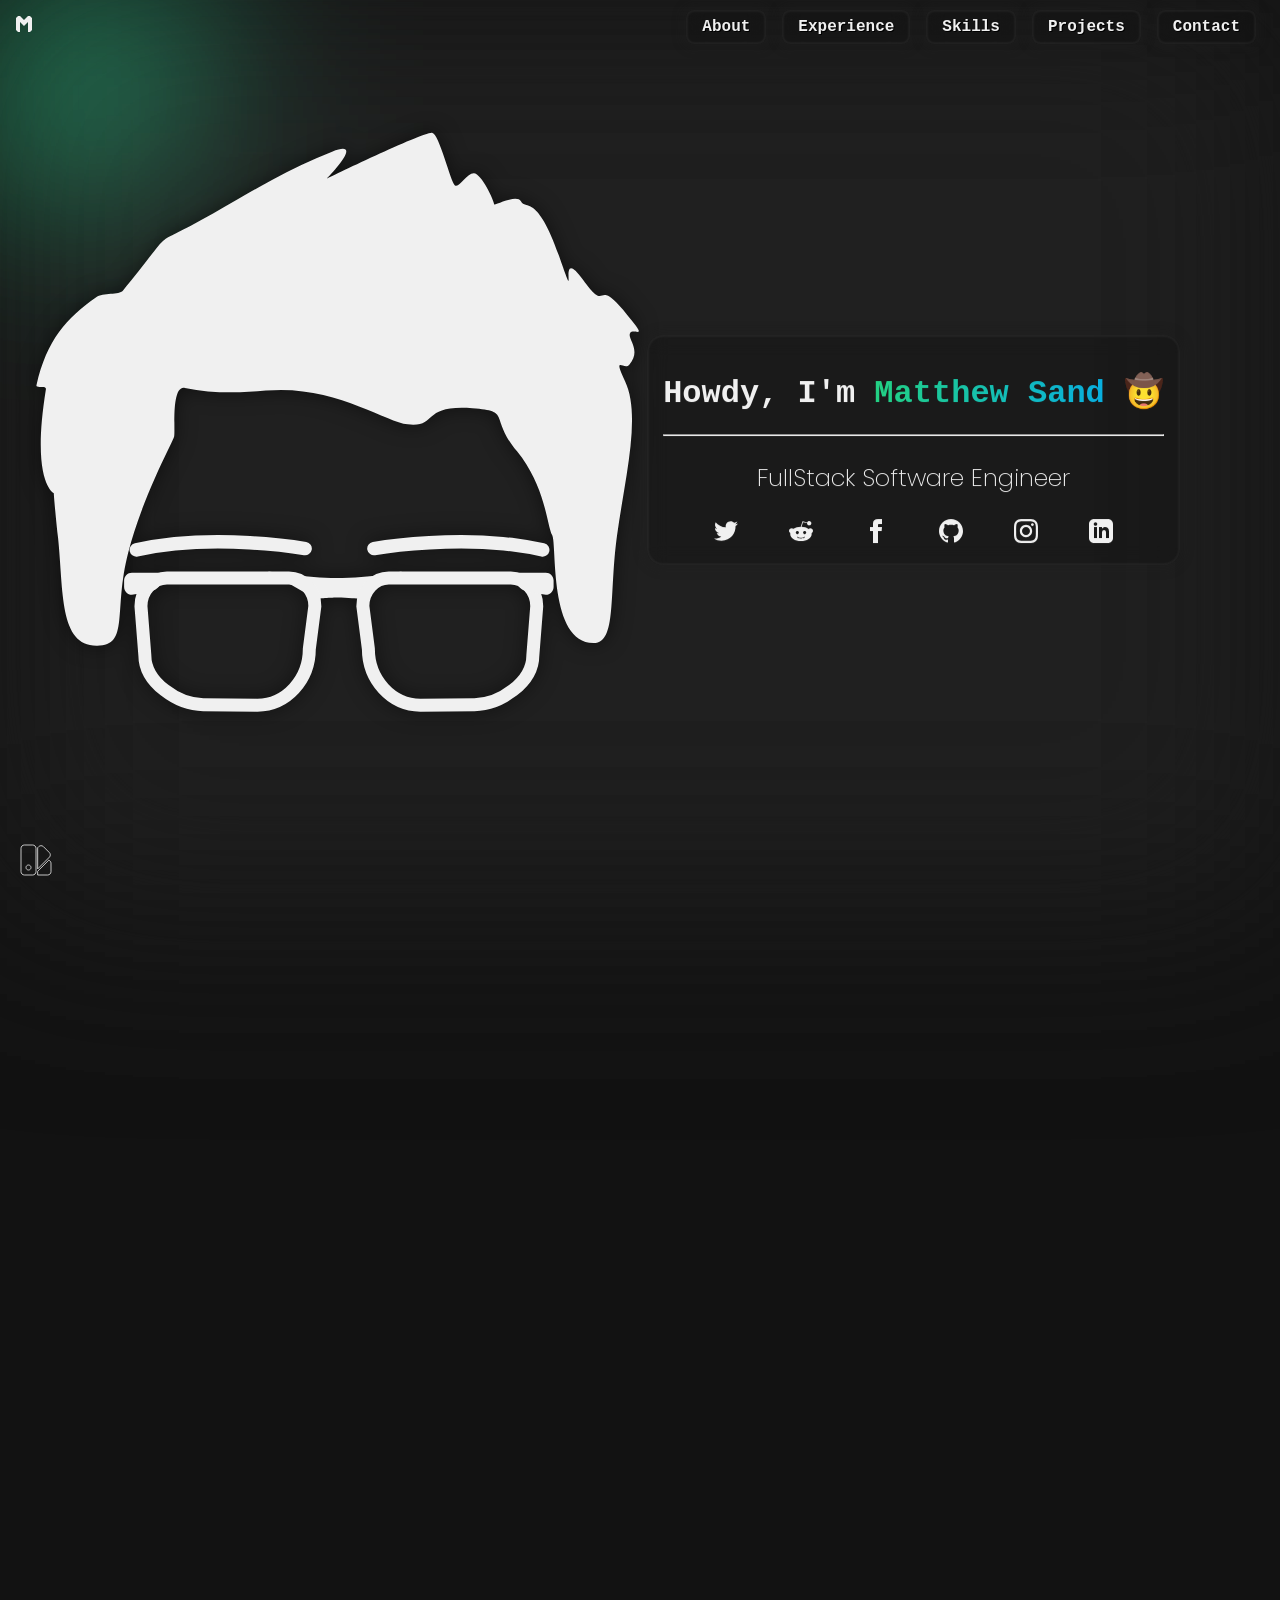
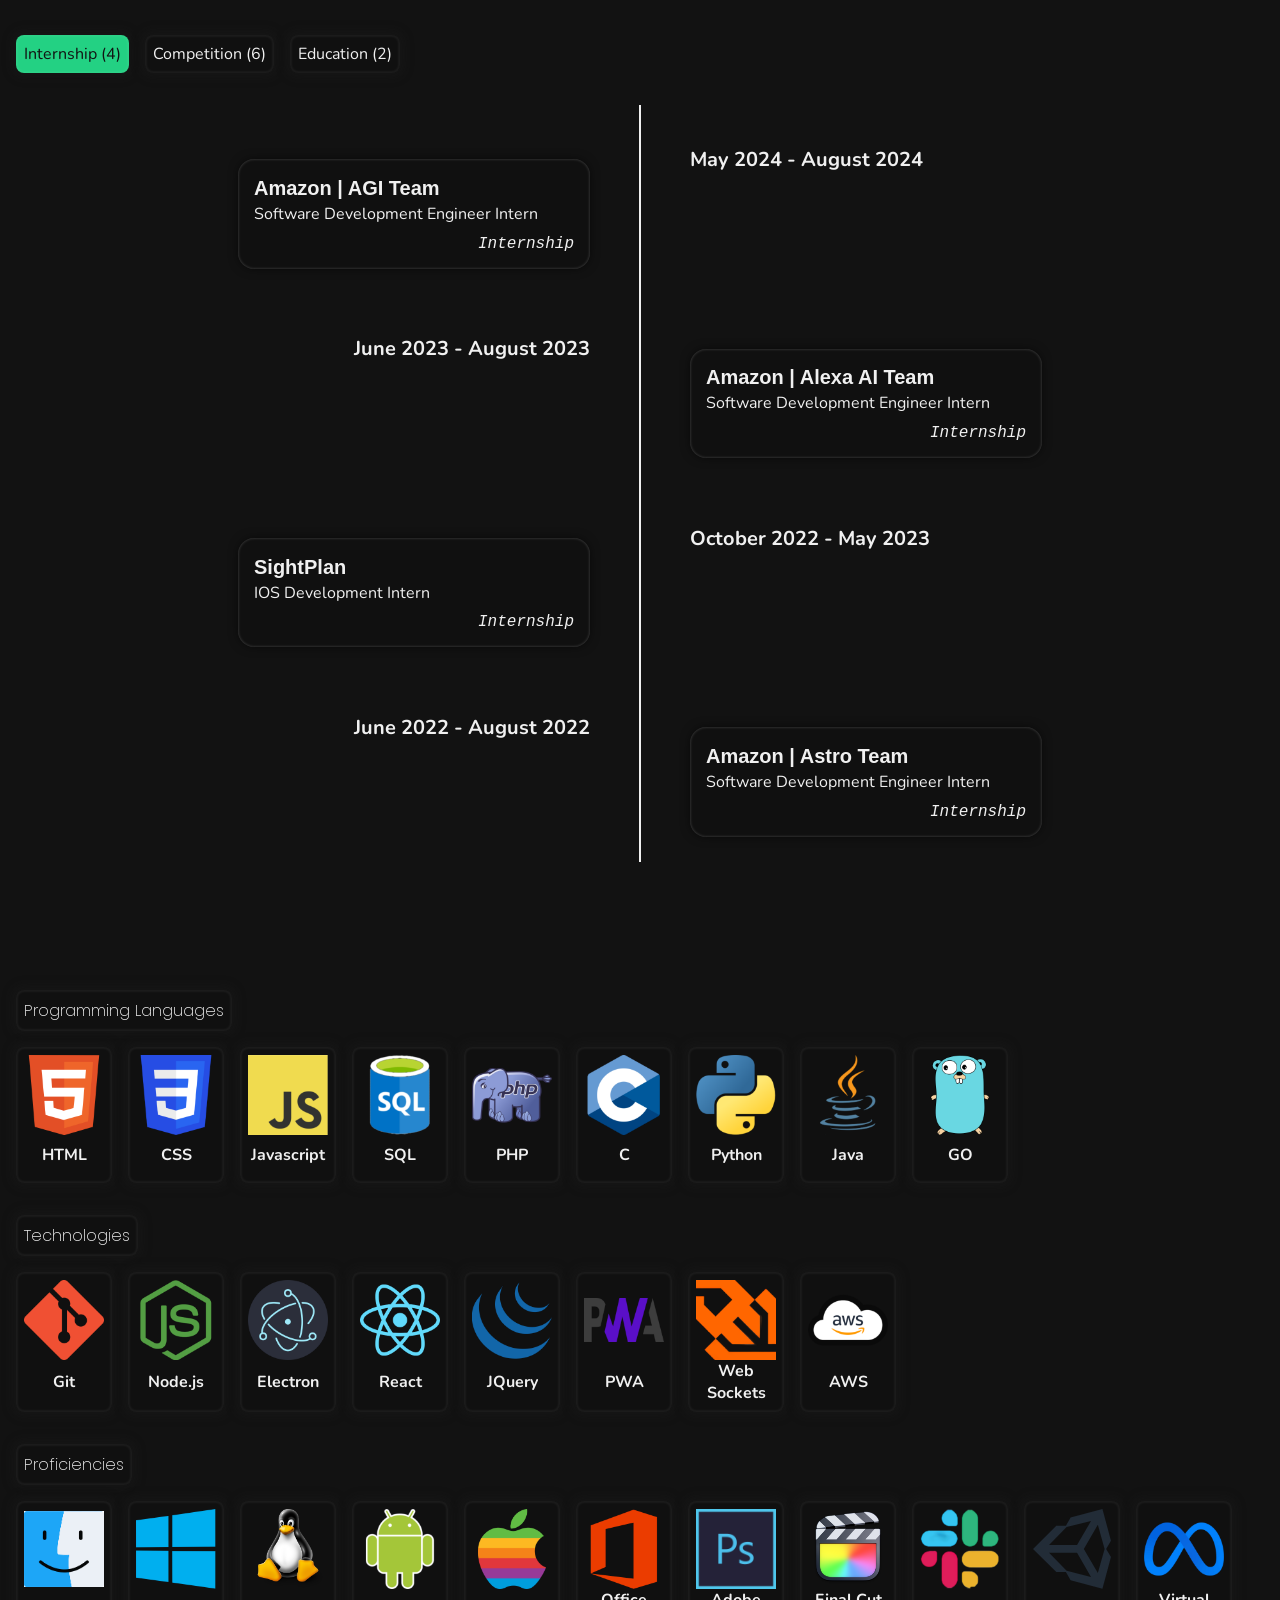
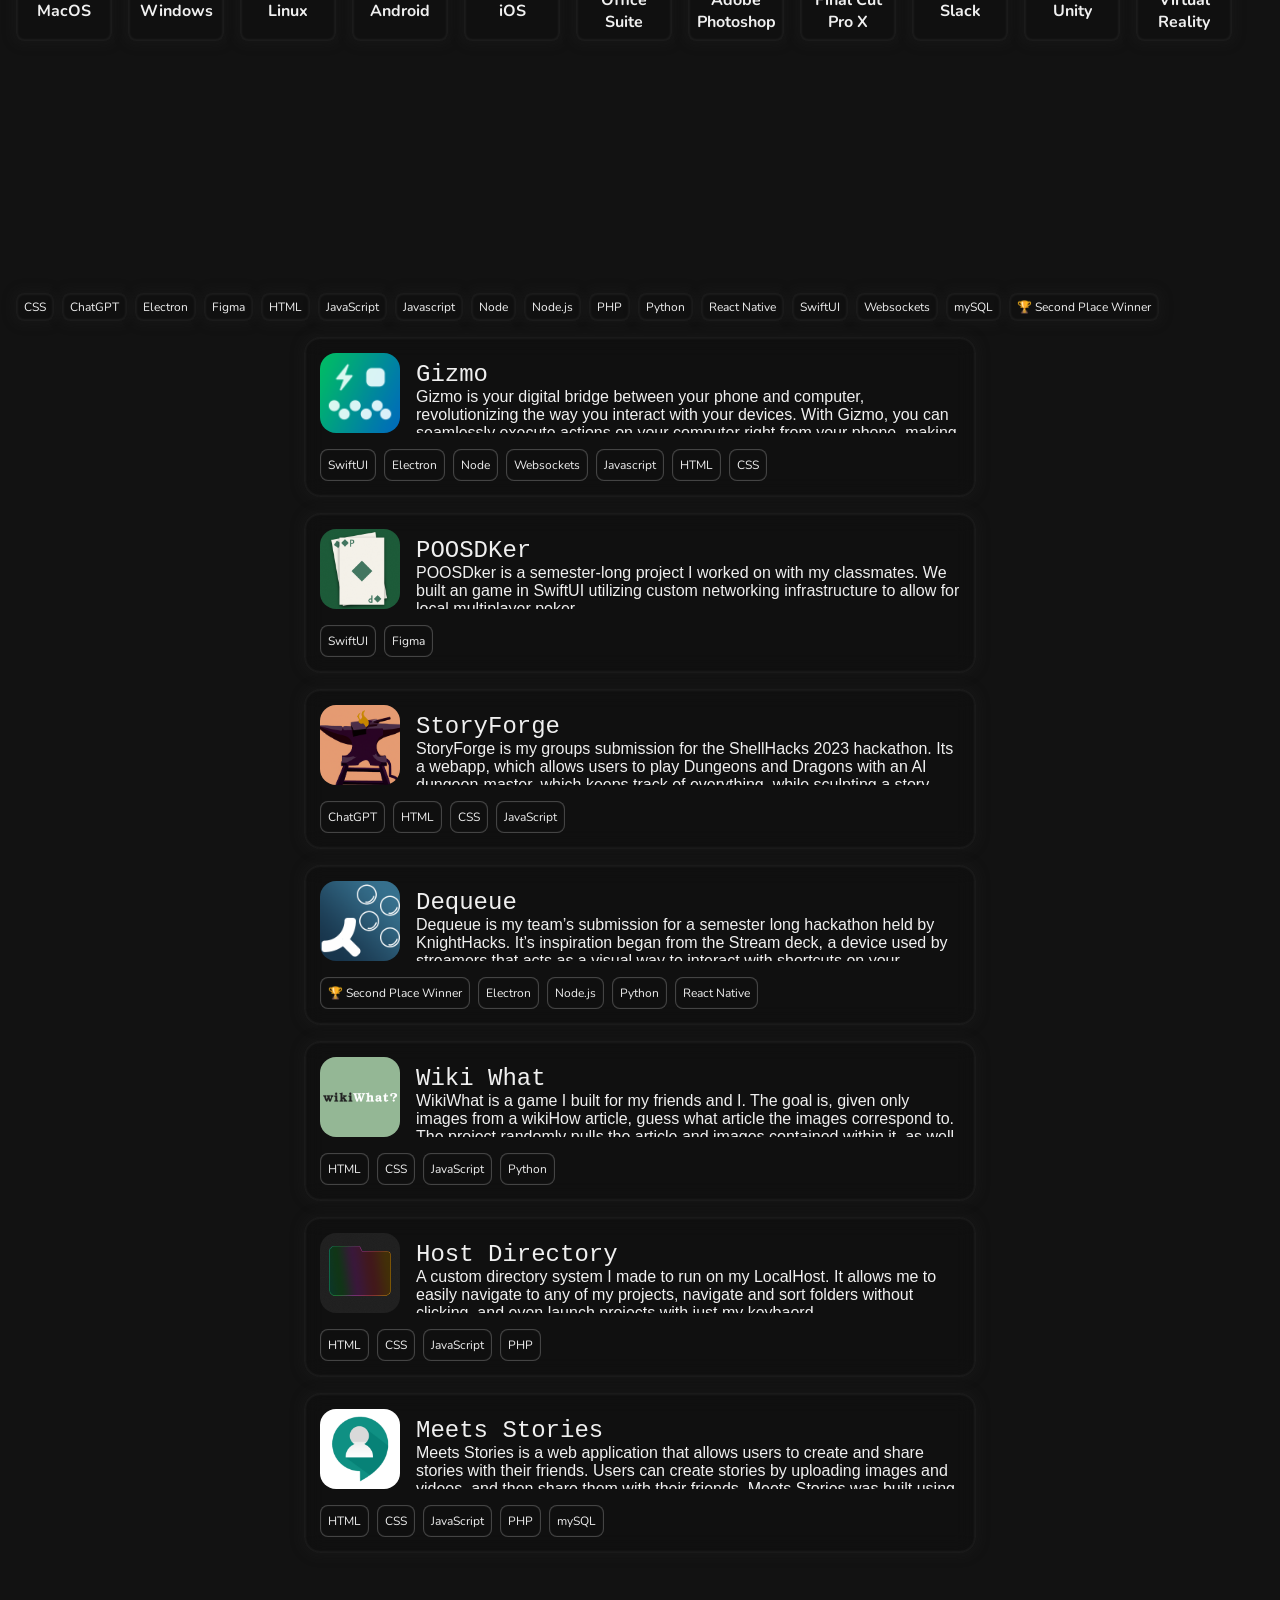
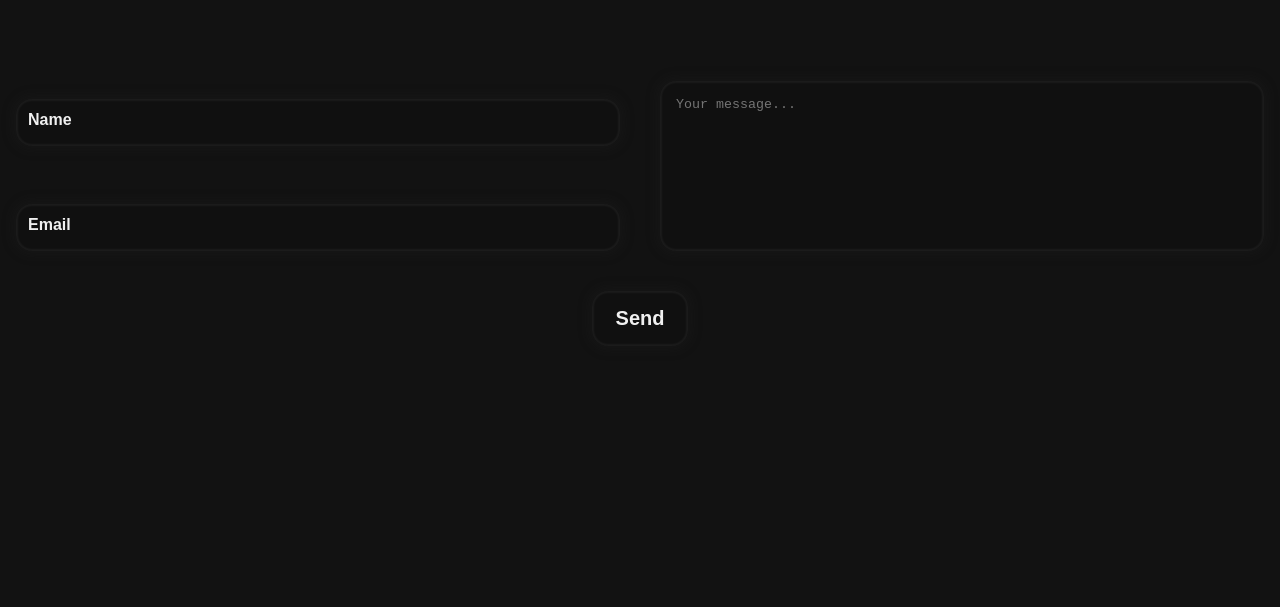
==== commit fcbd0dde: "V1.0" ====
--- a/index.html
+++ b/index.html
@@ -171,7 +171,7 @@
 						<div id="resumeContainerContent">
 							<iframe src="resume.pdf"></iframe>
 							<div id="resumeButtons">
-								<a href="resume.pdf">Open</a>
+								<a href="resume.pdf" target="_blank">Open</a>
 								<a href="">Download</a>
 								<a href="">Share</a>
 							</div>
--- a/styles/master.css
+++ b/styles/master.css
@@ -23,7 +23,7 @@
 	--header-font: "Poppins", sans-serif;
 	--body-font: "Nunito", sans-serif;
 	--foreground-color: #f0f0f0;
-	--glassy-box-shadow: 0 0 20px 10px rgba(30, 30, 30, 0.25),
+	--glassy-box-shadow: 0 0 10px 5px rgba(30, 30, 30, 0.25),
 		inset 0 0 2px 2px rgba(255, 255, 255, 0.05);
 }
 
@@ -102,7 +102,7 @@
 	transition: all 0.15s ease-in-out;
 	transform-origin: center;
 	backdrop-filter: blur(10px);
-	--webkit-backdrop-filter: blur(10px);
+	-webkit-backdrop-filter: blur(10px);
 	opacity: 0;
 	animation: navButtonSlideIn 1s calc(var(--index, 0) * 0.1s) ease-in-out
 		forwards;
@@ -148,7 +148,7 @@
 .glassy {
 	background-color: var(--glassy-background-color);
 	backdrop-filter: blur(10px);
-	--webkit-backdrop-filter: blur(10px);
+	-webkit-backdrop-filter: blur(10px);
 	padding: 2rem;
 	border-radius: 1rem;
 	box-shadow: var(--glassy-box-shadow);
@@ -183,7 +183,7 @@
 	margin-top: 0;
 	padding-top: 1rem;
 	padding-bottom: 1rem;
-	overflow: hidden;
+	/* overflow: hidden; */
 }
 
 section h2 {
@@ -192,7 +192,7 @@
 	display: inline-block;
 	background: var(--glassy-background-color);
 	backdrop-filter: blur(10px);
-	--webkit-backdrop-filter: blur(10px);
+	-webkit-backdrop-filter: blur(10px);
 	padding: 1rem;
 	border-radius: 1rem;
 	width: 10rem;
@@ -203,6 +203,7 @@
 
 #content {
 	min-height: 100vh;
+	overflow: hidden;
 }
 
 #mobileNav {
@@ -302,7 +303,7 @@
 		place-items: center;
 		background-color: var(--glassy-background-color);
 		backdrop-filter: blur(10px);
-		--webkit-backdrop-filter: blur(10px);
+		-webkit-backdrop-filter: blur(10px);
 		padding: 1rem;
 		border-radius: 1rem;
 		aspect-ratio: 1;
@@ -355,13 +356,13 @@
 		opacity: 1;
 		pointer-events: all;
 		backdrop-filter: blur(50px);
-		--webkit-backdrop-filter: blur(50px);
+		-webkit-backdrop-filter: blur(50px);
 	}
 
 	.mobileNavButton {
 		background-color: rgba(0, 0, 0, 0.5);
 		backdrop-filter: blur(10px);
-		--webkit-backdrop-filter: blur(10px);
+		-webkit-backdrop-filter: blur(10px);
 		padding: 1rem;
 		border-radius: 1rem;
 		box-shadow: 0 0 20px 10px rgba(0, 0, 0, 0.25),
--- a/styles/projects.css
+++ b/styles/projects.css
@@ -15,7 +15,7 @@
 	flex-direction: column;
 	background-color: var(--glassy-background-color);
 	backdrop-filter: blur(10px);
-	--webkit-backdrop-filter: blur(10px);
+	-webkit-backdrop-filter: blur(10px);
 
 	padding: 1rem;
 	border-radius: 1rem;
@@ -114,6 +114,10 @@
 	transition: opacity 0.5s ease;
 }
 
+#projectScreen > :last-child {
+	margin-bottom: 50vh;
+}
+
 #projectScreen:not(.open) {
 	pointer-events: none;
 	z-index: -1;
@@ -137,6 +141,8 @@
 	gap: 1rem;
 	margin-left: 1rem;
 	margin-top: 140px;
+	width: calc(100vw - 2rem);
+	overflow-x: scroll;
 }
 
 #projectLinks a {
@@ -151,7 +157,8 @@
 	place-items: center;
 	flex-direction: row;
 	gap: 0.25rem;
-	box-shadow: var(--glassy-box-shadow);
+	box-shadow: inset 0 0 1px 1px rgba(255, 255, 255, 0.15);
+	white-space: nowrap;
 	cursor: pointer;
 	transition: background-color 0.15s ease-in-out, color 0.15s ease-in-out,
 		scale 0.15s ease-in-out, filter 0.15s ease-in-out;
@@ -175,7 +182,7 @@
 #projectHeader > * {
 	background-color: var(--glassy-background-color);
 	backdrop-filter: blur(10px);
-	--webkit-backdrop-filter: blur(10px);
+	-webkit-backdrop-filter: blur(10px);
 	padding: 1rem;
 	border-radius: 1rem;
 	box-shadow: var(--glassy-box-shadow);
@@ -446,4 +453,9 @@
 	#projectLinks {
 		margin-top: 75px;
 	}
-}
+
+	.projectSection.imageParagraphSection {
+		display: flex;
+		flex-direction: column;
+	}
+}
--- a/styles/misc.css
+++ b/styles/misc.css
@@ -7,7 +7,7 @@
 	background-color: rgba(0, 0, 0, 0.5);
 	z-index: 100;
 	backdrop-filter: blur(10px);
-	--webkit-backdrop-filter: blur(10px);
+	-webkit-backdrop-filter: blur(10px);
 	transition: opacity 0.5s ease;
 }
 
@@ -35,7 +35,7 @@
 	cursor: pointer;
 	background-color: var(--glassy-background-color);
 	backdrop-filter: blur(10px);
-	--webkit-backdrop-filter: blur(10px);
+	-webkit-backdrop-filter: blur(10px);
 	padding: 1rem;
 	border-radius: 1rem;
 	box-shadow: var(--glassy-box-shadow);
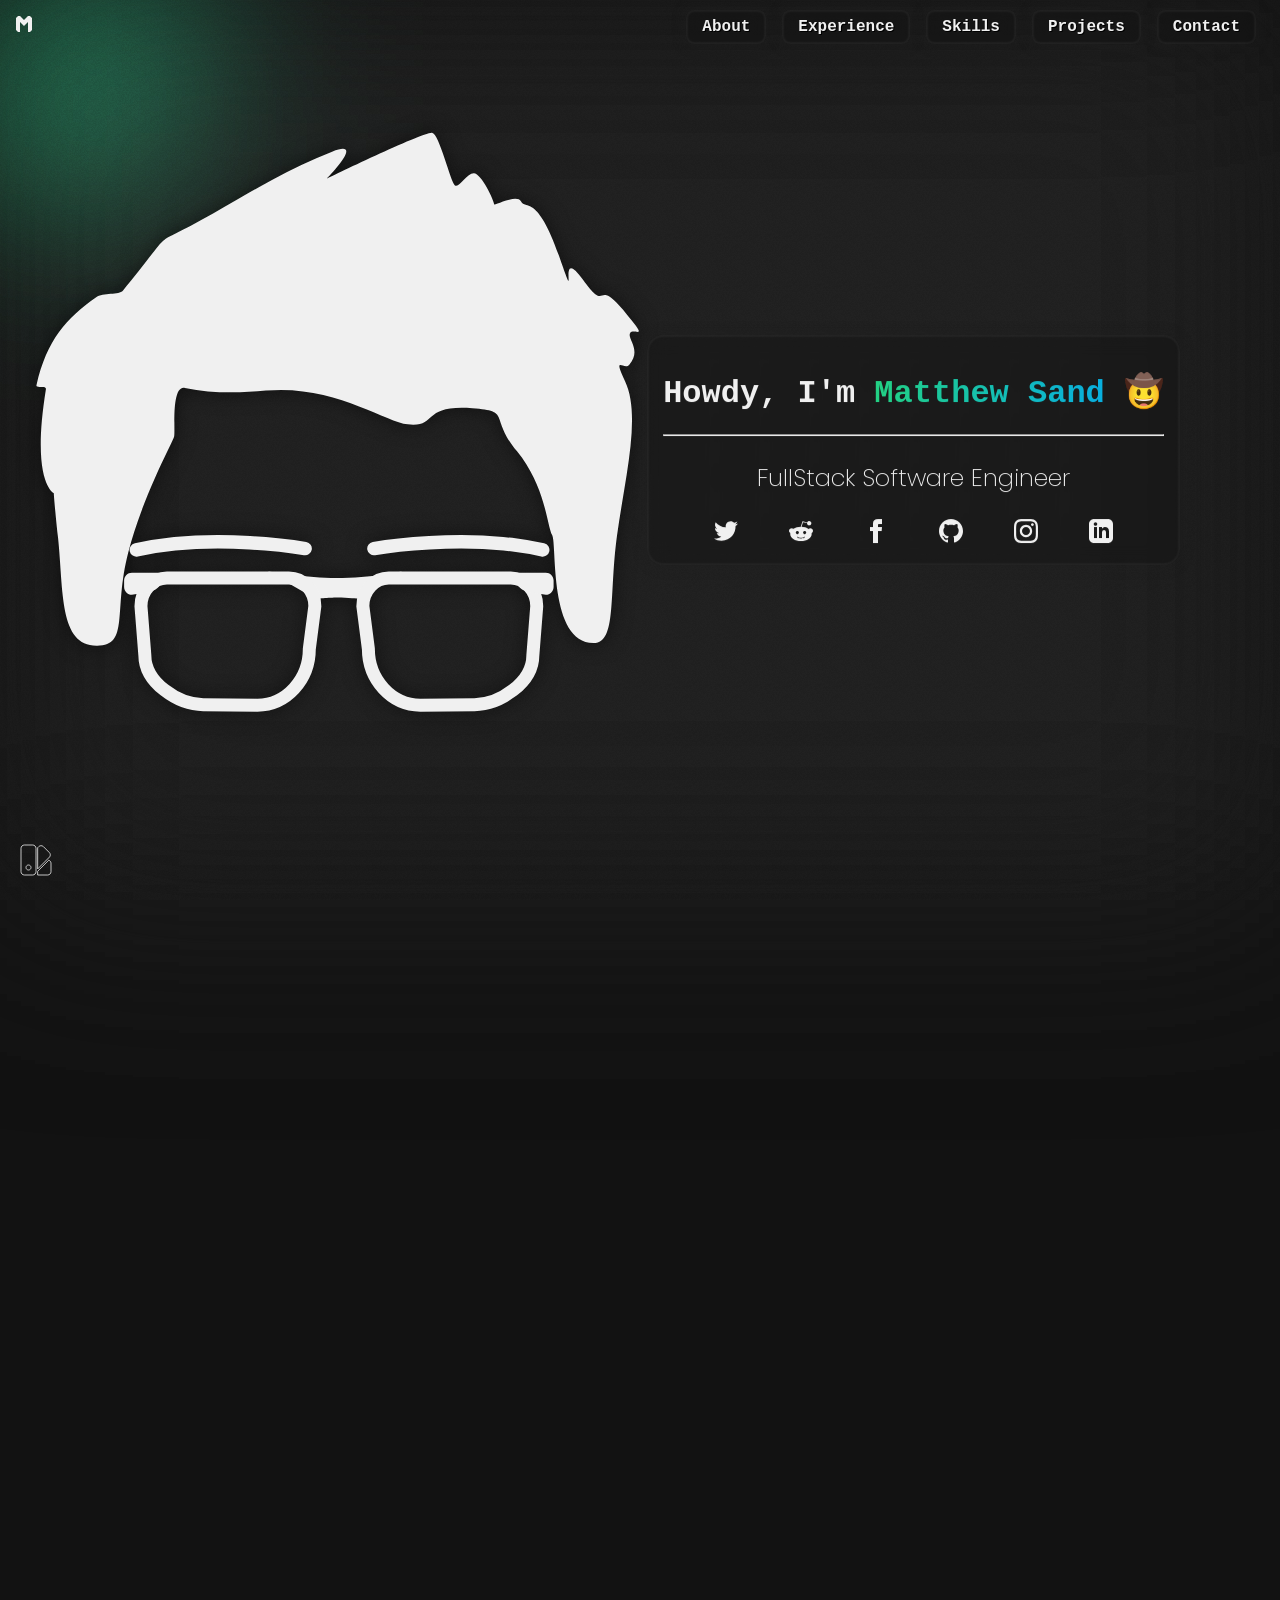
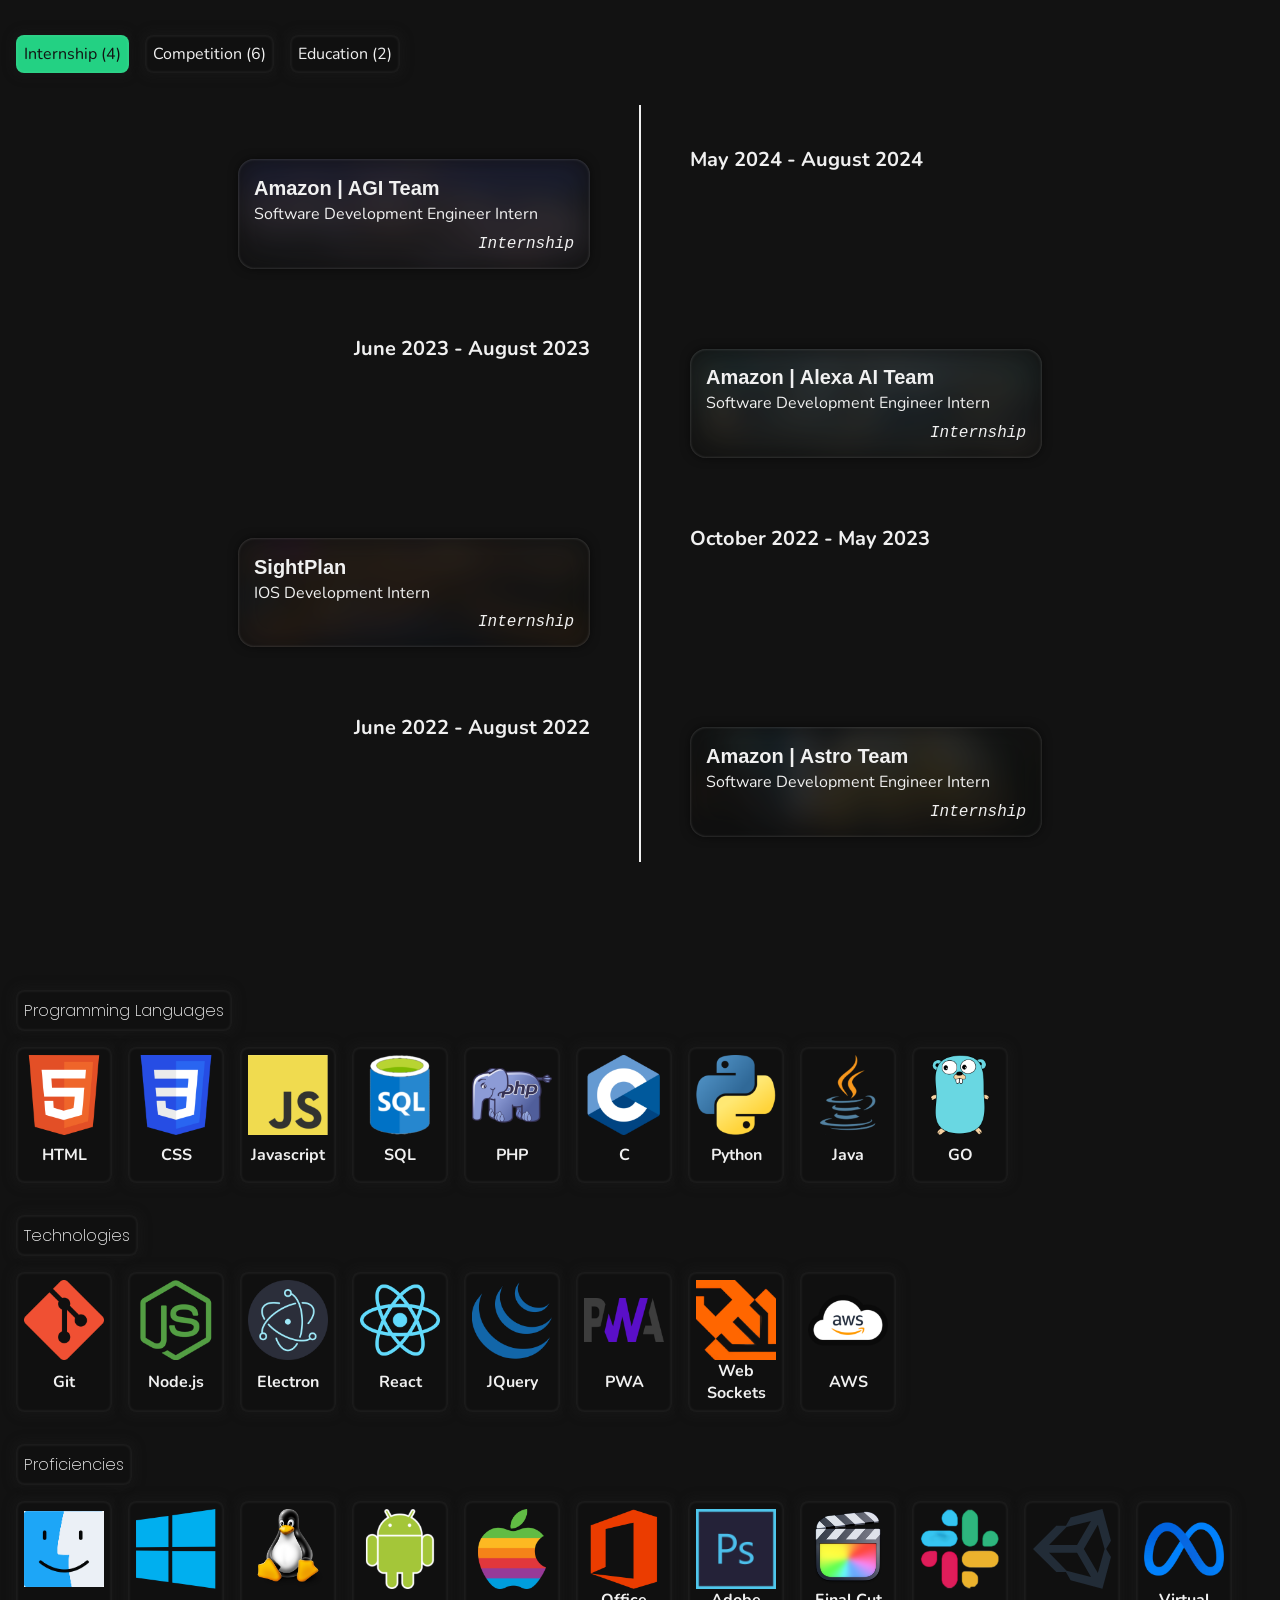
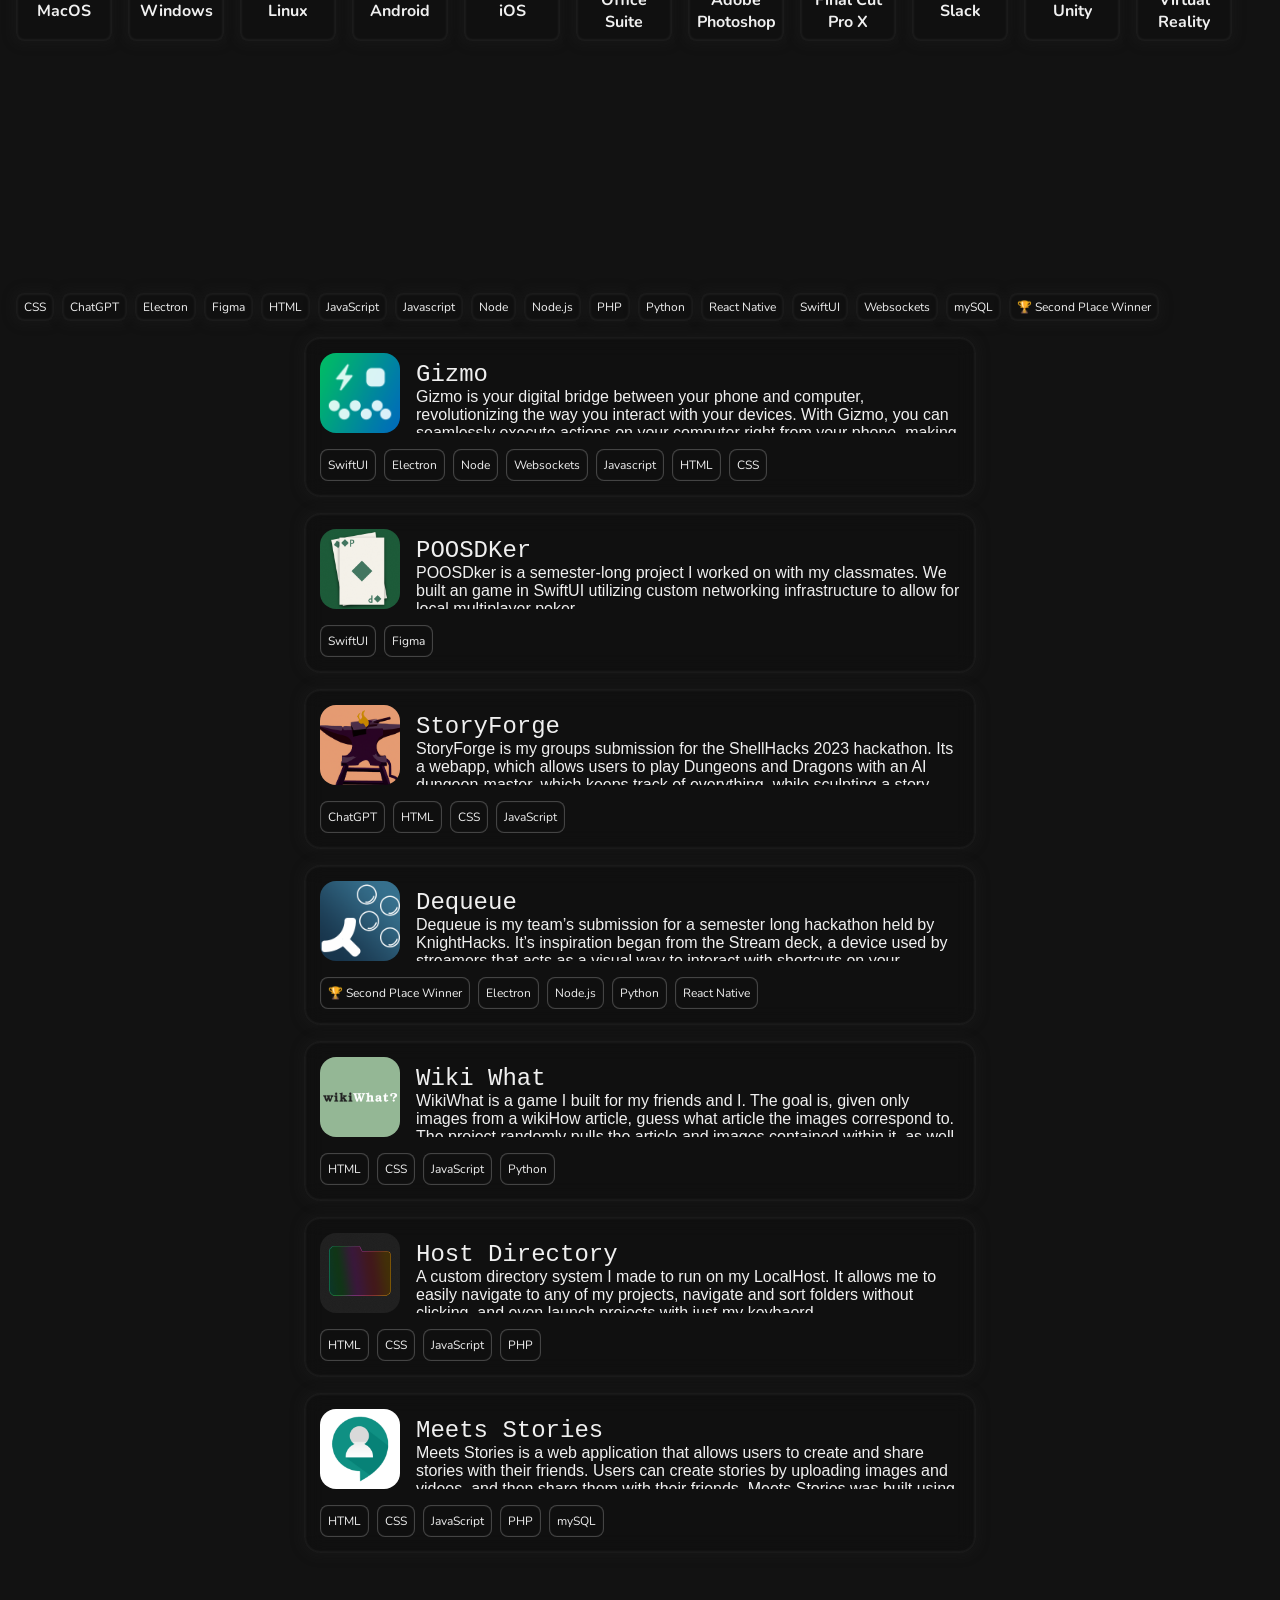
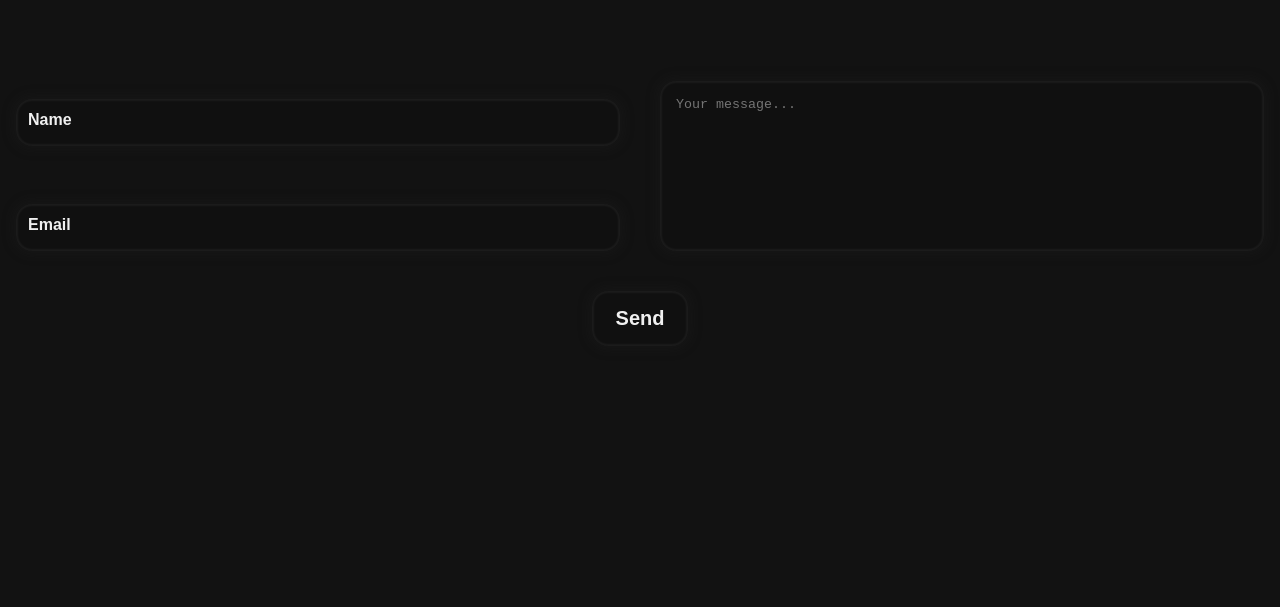
==== commit 16ce602b: "Quick changes and added background texture" ====
--- a/index.html
+++ b/index.html
@@ -151,6 +151,7 @@
 				<div id="socials"></div>
 			</div>
 			<canvas id="backgroundCanvas"> </canvas>
+			<div id="backgroundCanvasFilter"></div>
 		</header>
 
 		<div id="content">
--- a/styles/master.css
+++ b/styles/master.css
@@ -25,6 +25,7 @@
 	--foreground-color: #f0f0f0;
 	--glassy-box-shadow: 0 0 10px 5px rgba(30, 30, 30, 0.25),
 		inset 0 0 2px 2px rgba(255, 255, 255, 0.05);
+	--background-texture: url([data-uri]);
 }
 
 body {
@@ -51,6 +52,19 @@
 	top: 0;
 	left: 0;
 	opacity: 0;
+}
+
+#backgroundCanvasFilter {
+	content: "";
+	position: fixed;
+	top: 0;
+	left: 0;
+	width: 100%;
+	height: 100%;
+	z-index: -99;
+	opacity: 1;
+	background-image: var(--background-texture);
+	mix-blend-mode: overlay;
 }
 
 body.skipIntro #backgroundCanvas {
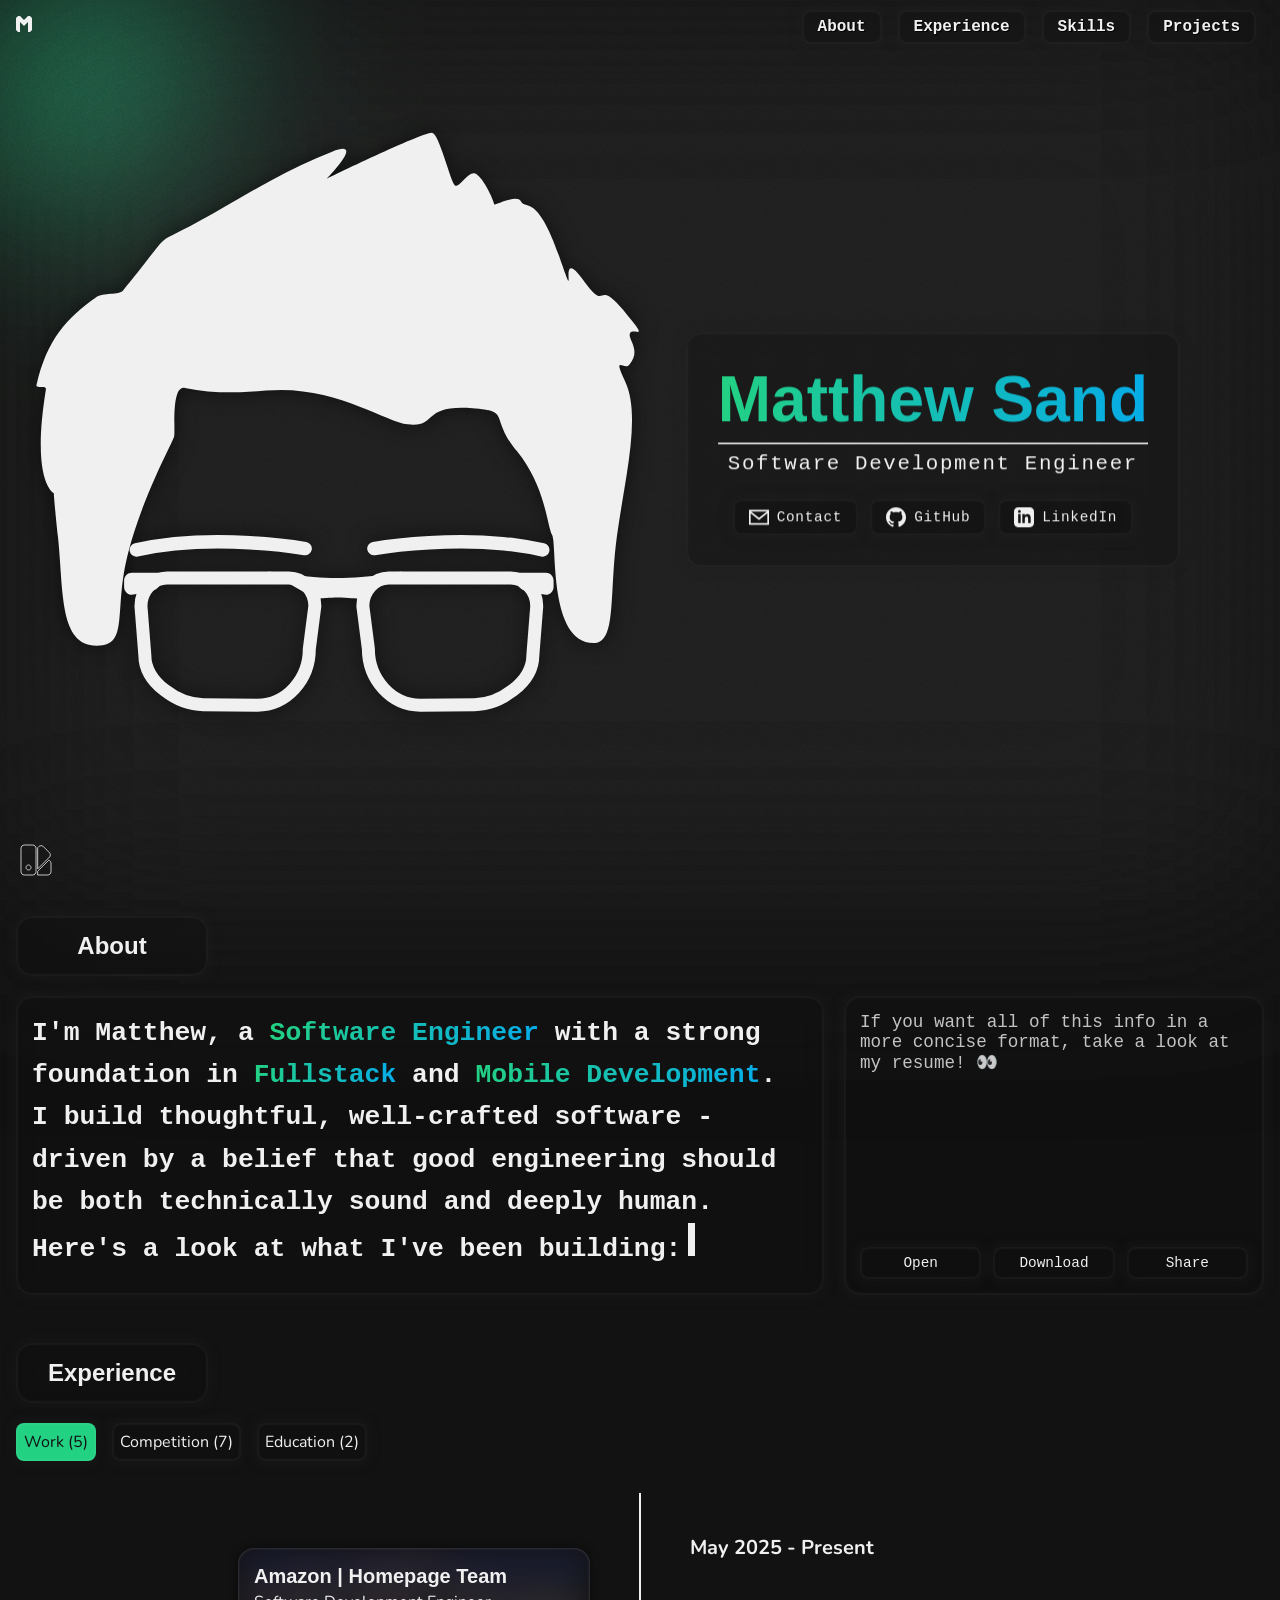
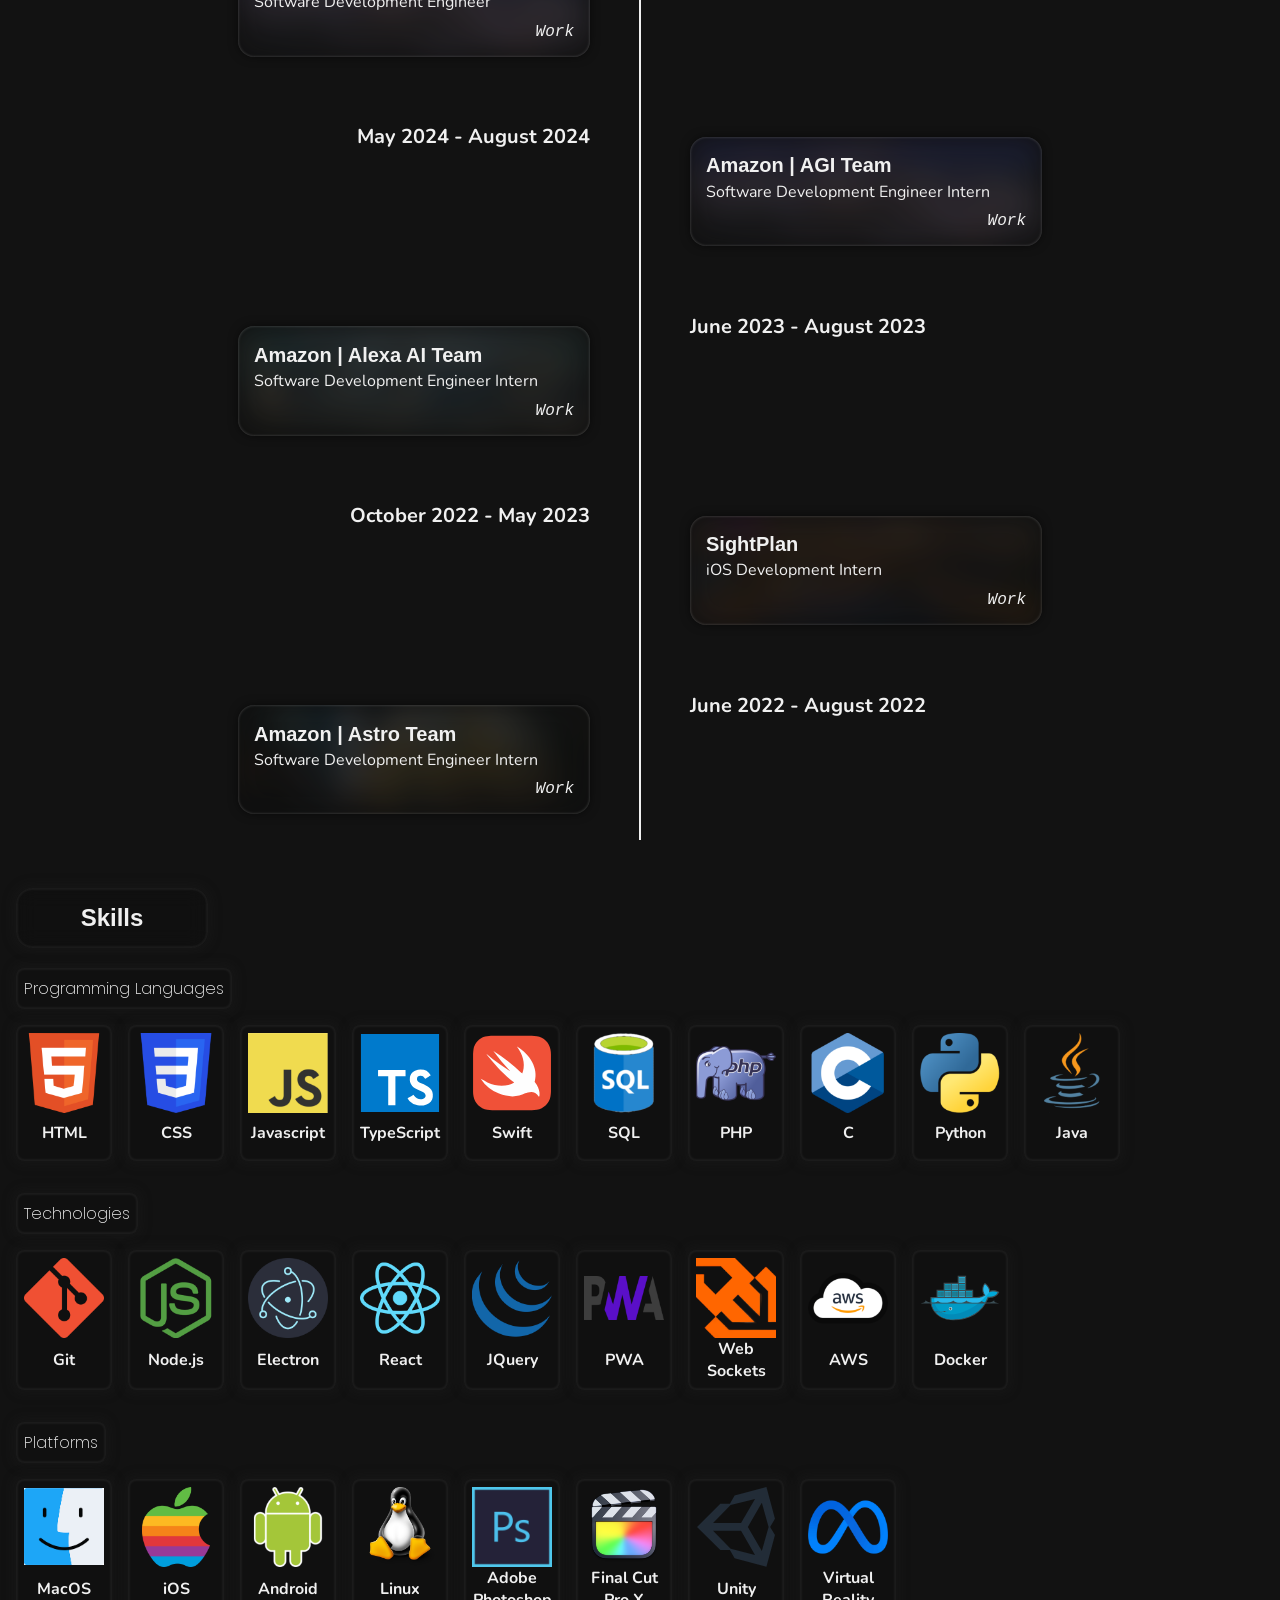
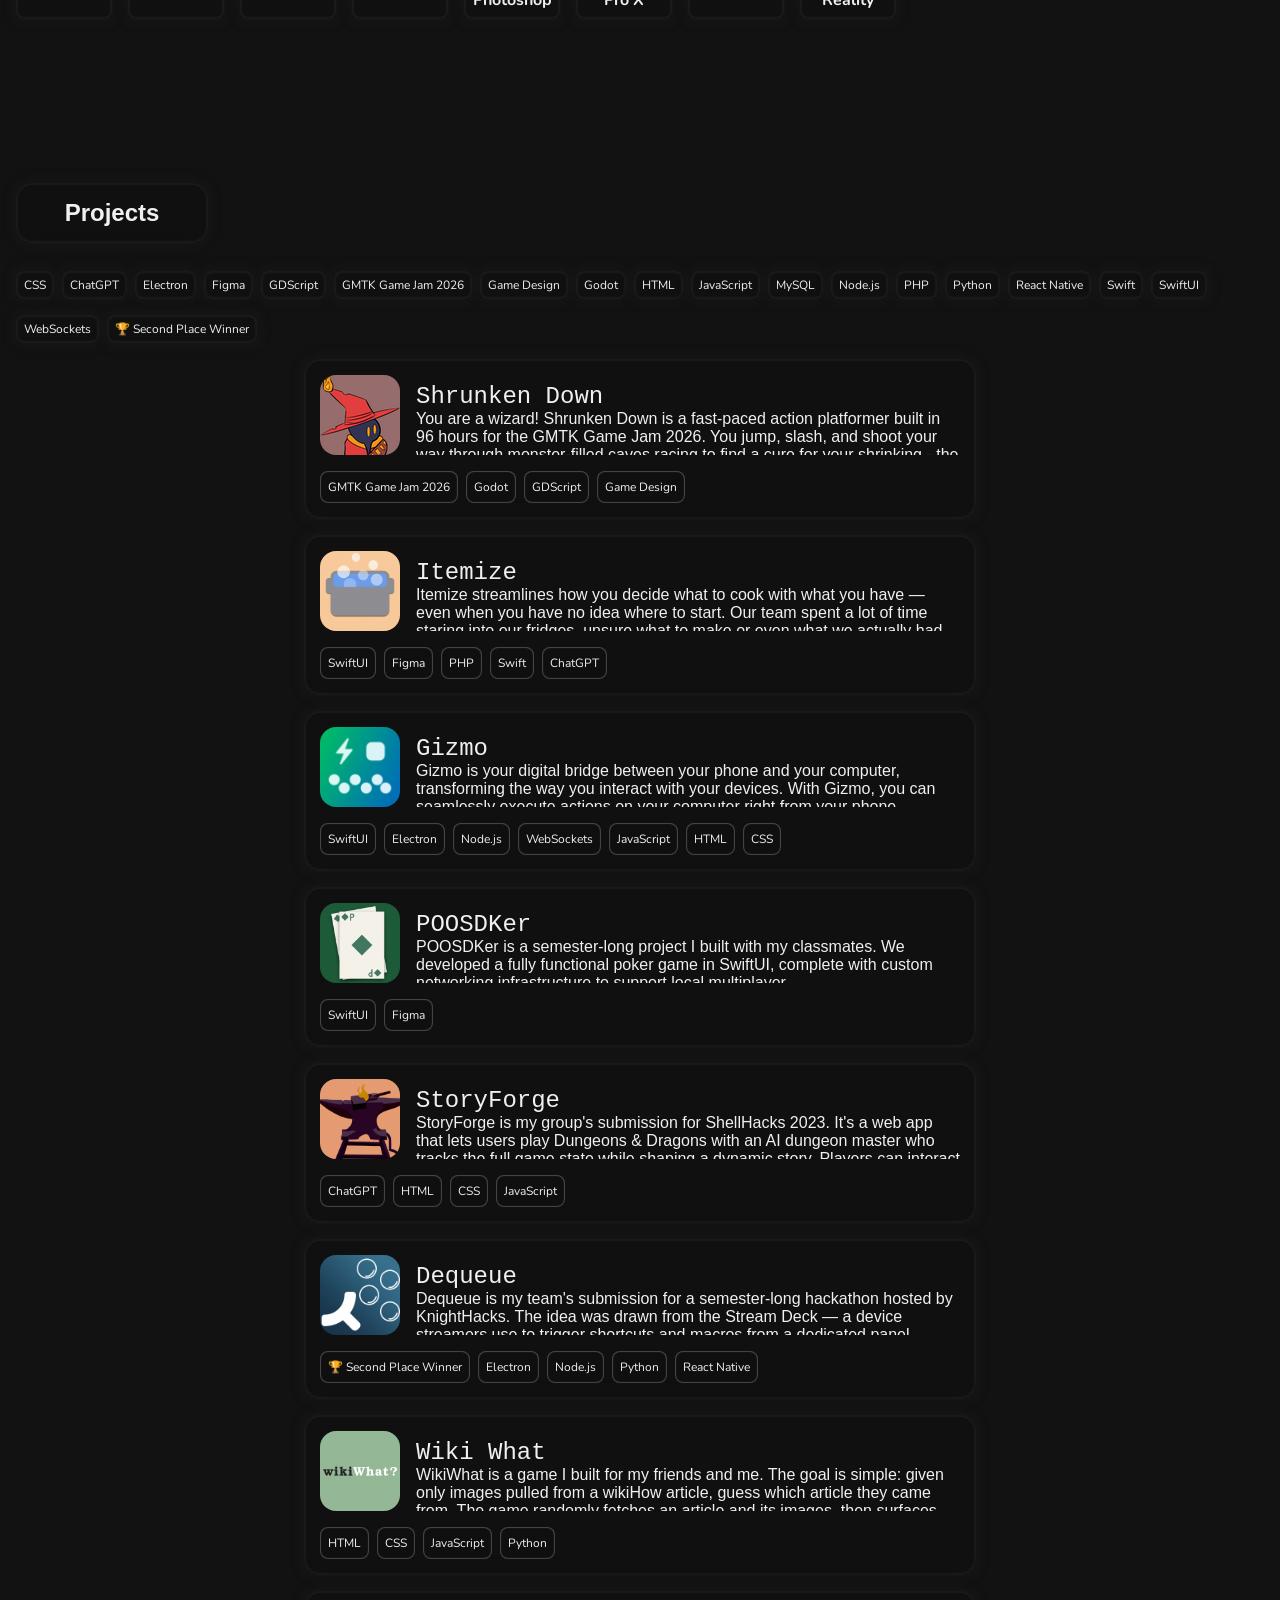
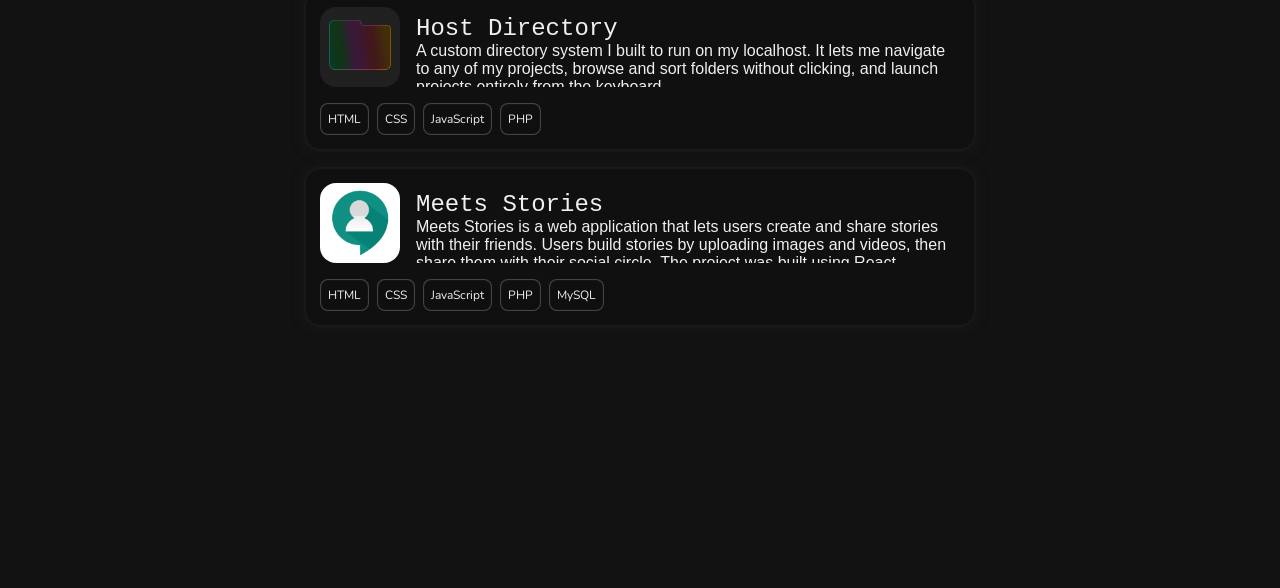
==== commit 855f4354: "General updates + shrunken down" ====
--- a/index.html
+++ b/index.html
@@ -11,21 +11,19 @@
 		<link rel="stylesheet" href="styles/experience.css" />
 		<link rel="stylesheet" href="styles/projects.css" />
 		<link rel="stylesheet" href="styles/skills.css" />
-		<link rel="stylesheet" href="styles/contact.css" />
 		<link rel="stylesheet" href="styles/misc.css" />
 
 		<script src="scripts/jquery.js"></script>
 		<script src="scripts/jquery.cookie.js"></script>
-		<script src="scripts/nav.js" async defer></script>
-		<script src="scripts/missionStatement.js" async defer></script>
-		<script src="scripts/experience.js" async defer></script>
-		<script src="scripts/projects.js" async defer></script>
-		<script src="scripts/skills.js" async defer></script>
-		<script src="scripts/socials.js" async defer></script>
-		<script src="scripts/colorPalettes.js" async defer></script>
-		<script src="scripts/contact.js" async defer></script>
-		<script src="scripts/animateOnScroll.js" async defer></script>
-		<script src="scripts/imageModal.js" async defer></script>
+		<script src="scripts/nav.js" defer></script>
+		<script src="scripts/missionStatement.js" defer></script>
+		<script src="scripts/experience.js" defer></script>
+		<script src="scripts/projects.js" defer></script>
+		<script src="scripts/skills.js" defer></script>
+		<script src="scripts/socials.js" defer></script>
+		<script src="scripts/colorPalettes.js" defer></script>
+		<script src="scripts/animateOnScroll.js" defer></script>
+		<script src="scripts/imageModal.js" defer></script>
 	</head>
 	<body>
 		<nav>
@@ -44,7 +42,6 @@
 				<a href="#experience" class="navButton">Experience</a>
 				<a href="#skills" class="navButton">Skills</a>
 				<a href="#projects" class="navButton">Projects</a>
-				<a href="#contact" class="navButton">Contact</a>
 			</div>
 		</nav>
 		<div id="colorPalettes">
@@ -78,7 +75,6 @@
 			<a href="#experience" class="mobileNavButton">Experience</a>
 			<a href="#skills" class="mobileNavButton">Skills</a>
 			<a href="#projects" class="mobileNavButton">Projects</a>
-			<a href="#contact" class="mobileNavButton">Contact</a>
 		</div>
 		<header>
 			<svg
@@ -145,10 +141,10 @@
 					d="M 226 323.001831 C 226 323.001831 158.256134 311.109192 101 324" />
 			</svg>
 			<div class="glassy" id="introBox">
-				<h1>Howdy, I'm <span class="gradientText"> Matthew Sand </span>🤠</h1>
+				<span id="introName" class="gradientText">Matthew Sand</span>
 				<hr />
-				<h3>FullStack Software Engineer</h3>
-				<div id="socials"></div>
+				<div id="subtitle">Software Development Engineer</div>
+<div id="socials"></div>
 			</div>
 			<canvas id="backgroundCanvas"> </canvas>
 			<div id="backgroundCanvasFilter"></div>
@@ -173,8 +169,10 @@
 							<iframe src="resume.pdf"></iframe>
 							<div id="resumeButtons">
 								<a href="resume.pdf" target="_blank">Open</a>
-								<a href="">Download</a>
-								<a href="">Share</a>
+								<a href="resume.pdf" download="Matthew Sand Resume.pdf"
+									>Download</a
+								>
+								<a href="resume.pdf" id="resumeShare">Share</a>
 							</div>
 						</div>
 					</div>
@@ -192,11 +190,11 @@
 				<h2>Skills</h2>
 				<div id="skillsContainer">
 					<h3>Programming Languages</h3>
-					<div id="programmingLanguages" class="skillCardsContainer"></div>
+					<div id="programmingLanguages" class="skillCardsContainer inFromLeft"></div>
 					<h3>Technologies</h3>
-					<div id="technologies" class="skillCardsContainer"></div>
-					<h3>Proficiencies</h3>
-					<div id="profs" class="skillCardsContainer"></div>
+					<div id="technologies" class="skillCardsContainer inFromRight"></div>
+					<h3>Platforms</h3>
+					<div id="profs" class="skillCardsContainer inFromLeft"></div>
 				</div>
 			</section>
 
@@ -206,29 +204,6 @@
 				<div id="projectsContainer"></div>
 			</section>
 
-			<section id="contact">
-				<h2>Contact</h2>
-				<form onsubmit="event.preventDefault(); attemptSubmission();">
-					<div class="">
-						<input type="text" name="name" id="name" placeholder="" />
-						<label for="name">Name</label>
-					</div>
-					<div class="">
-						<input type="text" name="email" id="email" placeholder="" />
-						<label for="email">Email</label>
-					</div>
-					<div class="">
-						<label for="message"></label>
-						<textarea
-							name="message"
-							placeholder="Your message..."
-							id="message"></textarea>
-					</div>
-					<div id="contactSubmit">
-						<button type="submit">Send</button>
-					</div>
-				</form>
-			</section>
 		</div>
 		<div id="projectScreen">
 			<div id="projectHeader" class="leftSideSpread">
@@ -251,11 +226,16 @@
 	</body>
 	<script src="scripts/backgroundController.js"></script>
 	<script>
-		document.write(
-			'<script src="http://' +
-				(location.host || "localhost").split(":")[0] +
-				':35729/livereload.js?snipver=1"></' +
-				"script>"
-		);
+		// Local dev only — livereload is served over plain http and would be
+		// blocked as mixed content on the deployed https site.
+		if (
+			location.hostname === "localhost" ||
+			location.hostname === "127.0.0.1"
+		) {
+			var livereload = document.createElement("script");
+			livereload.src =
+				"http://" + location.hostname + ":35729/livereload.js?snipver=1";
+			document.body.appendChild(livereload);
+		}
 	</script>
 </html>
--- a/styles/master.css
+++ b/styles/master.css
@@ -19,7 +19,7 @@
 		var(--second-accent-color) 50%,
 		var(--first-accent-color) 100%
 	);
-	--title-font: "Share Tech Mono ", monospace;
+	--title-font: "Share Tech Mono", monospace;
 	--header-font: "Poppins", sans-serif;
 	--body-font: "Nunito", sans-serif;
 	--foreground-color: #f0f0f0;
@@ -42,7 +42,6 @@
 	background-image: var(--main-looping-gradient);
 	background-size: 200% 100%;
 	background-position: 0 0;
-	background-attachment: fixed;
 	animation: loopBg 10s cubic-bezier(0.25, 0.46, 0.45, 0.94) infinite,
 		fadeIn 1s 4s forwards;
 	width: 100vw;
@@ -179,6 +178,15 @@
 	font-weight: 200;
 }
 
+@keyframes loopBg {
+	0% {
+		background-position: 200% 0%;
+	}
+	100% {
+		background-position: 00% 0%;
+	}
+}
+
 .gradientText {
 	background: var(--main-gradient);
 	background-clip: text;
@@ -187,7 +195,6 @@
 	background-image: var(--main-looping-gradient);
 	background-size: 200% 100%;
 	background-position: 0 0;
-	background-attachment: fixed;
 	animation: loopBg 5s linear infinite;
 }
 
--- a/styles/header.css
+++ b/styles/header.css
@@ -8,11 +8,12 @@
 
 #introBox {
 	display: inline-block;
-	padding: 1rem;
+	padding: 2rem;
 	position: absolute;
-	right: min(100px, 25%);
+	right: min(100px, 15%);
 	top: 50%;
 	--floating-duration: 5s;
+	--floating-distance: -10px;
 	animation: slideInFromBottom 2s var(--peak-in-head-duration) ease-in-out
 			forwards,
 		floating var(--floating-duration) calc(var(--peak-in-head-duration) + 2s)
@@ -109,23 +110,76 @@
 	transform: translateY(-1rem);
 }
 
+#introName {
+	display: block;
+	font-size: clamp(2.5rem, 5vw, 4.5rem);
+	font-family: var(--header-font);
+	font-weight: 800;
+	line-height: 1.1;
+}
+
+#subtitle {
+	font-size: 1.3rem;
+	font-family: var(--title-font);
+	font-weight: 400;
+	letter-spacing: 0.08em;
+	margin-bottom: 1.5rem;
+}
+
+#introBio {
+	font-size: 0.95rem;
+	font-family: var(--body-font);
+	font-weight: 400;
+	margin: 0 0 1.25rem 0;
+	line-height: 1.6;
+	opacity: 0.75;
+}
+
 #socials {
 	display: flex;
 	flex-direction: row;
-	justify-content: space-evenly;
 	align-items: center;
+	justify-content: center;
+	gap: 12px;
+	flex-wrap: wrap;
 }
 
 .socialButton {
+	display: flex;
+	align-items: center;
+	gap: 0.5rem;
 	cursor: pointer;
 	fill: var(--foreground-color);
-	width: 1.5rem;
-	aspect-ratio: 1;
-	transition: all 0.25s ease-in-out;
+	color: var(--foreground-color);
+	background-color: var(--glassy-background-color);
+	backdrop-filter: blur(30px);
+	-webkit-backdrop-filter: blur(30px);
+	padding: 0.5rem 1rem;
+	border-radius: 0.5rem;
+	box-shadow: var(--glassy-box-shadow);
+	transition: fill 0.2s, color 0.2s, scale 0.15s;
 }
 
 .socialButton:hover {
 	fill: var(--accentColor);
+	color: var(--accentColor);
+	scale: 1.05;
+}
+
+.socialButton:active {
+	scale: 0.95;
+}
+
+.socialButton svg {
+	width: 20px;
+	height: 20px;
+	flex-shrink: 0;
+}
+
+.socialButton span {
+	font-family: var(--title-font);
+	font-size: 0.9rem;
+	letter-spacing: 0.05em;
 }
 
 /* Anything below 750px  */
--- a/styles/animations.css
+++ b/styles/animations.css
@@ -31,6 +31,7 @@
 	}
 }
 
+
 .inFromLeft:not(.appear) {
 	transform: translateX(-100vw);
 	opacity: 0;
@@ -45,3 +46,72 @@
 	transform: translateX(100vw);
 	opacity: 0;
 }
+
+/* Skill rows: freeze container, animate cards individually */
+#skillsContainer .skillCardsContainer.inFromLeft:not(.appear),
+#skillsContainer .skillCardsContainer.inFromRight:not(.appear) {
+	transform: none;
+	opacity: 1;
+}
+
+#skillsContainer .skillCardsContainer.inFromLeft:not(.appear) .skillCard,
+#skillsContainer .skillCardsContainer.inFromRight:not(.appear) .skillCard {
+	opacity: 0;
+	animation: none;
+}
+
+@keyframes slideInLeft {
+	from { transform: translateX(-100vw); opacity: 0; }
+	to   { transform: translateX(0);      opacity: 1; }
+}
+
+@keyframes slideInRight {
+	from { transform: translateX(100vw); opacity: 0; }
+	to   { transform: translateX(0);     opacity: 1; }
+}
+
+#skillsContainer .skillCardsContainer.inFromLeft.appear .skillCard {
+	animation:
+		slideInLeft 0.7s calc(var(--card-index) * 60ms) ease-out both,
+		floatCards calc(5s * var(--random, 1)) calc(var(--card-index) * 60ms + 0.7s) ease-in-out infinite;
+}
+
+#skillsContainer .skillCardsContainer.inFromRight.appear .skillCard {
+	animation:
+		slideInRight 0.7s calc(var(--card-index) * 60ms) ease-out both,
+		floatCards calc(5s * var(--random, 1)) calc(var(--card-index) * 60ms + 0.7s) ease-in-out infinite;
+}
+
+/* Project filter tags: staggered slide in from left */
+#projectsTagsSelection .projectTag.inFromLeft.appear {
+	animation: slideInLeft 0.9s calc(var(--tag-index, 0) * 65ms) ease-out backwards;
+}
+
+/* Project cards: staggered slide in per row, then release transform for open/close transition */
+#projectsContainer .projectPreview.inFromLeft.appear {
+	animation: slideInLeft 1s calc(var(--card-index, 0) * 120ms) ease-out backwards;
+}
+
+#projectsContainer .projectPreview.inFromRight.appear {
+	animation: slideInRight 1s calc(var(--card-index, 0) * 120ms) ease-out backwards;
+}
+
+/* Respect users who ask their OS to limit animation. The site leans heavily on
+   infinite float loops, a looping gradient and 100vw slide-ins, all of which are
+   vestibular triggers. */
+@media (prefers-reduced-motion: reduce) {
+	*,
+	*::before,
+	*::after {
+		animation-duration: 0.01ms !important;
+		animation-iteration-count: 1 !important;
+		transition-duration: 0.01ms !important;
+		scroll-behavior: auto !important;
+	}
+
+	.inFromLeft,
+	.inFromRight {
+		transform: none;
+		opacity: 1;
+	}
+}
--- a/styles/about.css
+++ b/styles/about.css
@@ -1,9 +1,9 @@
 #missionStatement {
-	width: clamp(20rem, 60%, 200rem);
-	margin: 0 auto;
+	flex: 2;
+	min-width: 0;
 	font-family: var(--title-font);
-	font-size: 1.5rem;
-	text-align: center;
+	font-size: 1.65rem;
+	text-align: left;
 	padding: 1rem;
 	font-weight: bold;
 	line-height: 1.6;
@@ -16,7 +16,6 @@
 }
 
 #missionStatementPlaceholder {
-	text-align: left;
 	opacity: 0;
 	pointer-events: none;
 }
@@ -33,81 +32,97 @@
 
 #missionStatementDisplay {
 	position: absolute;
-	top: 50%;
-	transform: translateY(-50%);
+	top: 0;
 	left: 0;
-	text-align: left;
 	padding: 1rem;
 }
 
 #aboutHead {
 	display: flex;
 	flex-direction: row;
+	align-items: stretch;
 	gap: 20px;
+	max-height: 420px;
 }
 
 #resumeContainer {
+	flex: 1;
+	min-width: 0;
 	padding: 1rem;
 	border-radius: 1rem;
 	background-color: var(--glassy-background-color);
 	box-shadow: var(--glassy-box-shadow);
-	height: 100%;
+	display: flex;
+	flex-direction: column;
+	gap: 0.75rem;
+}
+
+#resumeContainer h4 {
+	margin: 0;
+	font-size: 1.1rem;
+	font-family: var(--title-font);
+	font-weight: normal;
+	opacity: 0.8;
 }
 
 #resumeContainer iframe {
-	aspect-ratio: 8.5/11;
+	width: 100%;
+	flex: 1;
+	min-height: 0;
+	border-radius: 0.5rem;
+	border: none;
+	display: block;
+}
+
+#resumeContainerContent {
+	display: flex;
+	flex-direction: column;
+	gap: 0.75rem;
+	flex: 1;
+	min-height: 0;
 }
 
 #resumeButtons {
 	display: flex;
-	flex-direction: column;
-
-	justify-content: space-evenly;
+	flex-direction: row;
+	gap: 0.75rem;
 }
 
 #resumeButtons > a {
+	flex: 1;
 	background-color: var(--glassy-background-color);
 	box-shadow: var(--glassy-box-shadow);
 	padding: 0.5rem 1rem;
 	color: var(--foreground-color);
 	text-decoration: none;
-	font-size: 1.5rem;
+	font-size: 0.9rem;
+	font-family: var(--title-font);
 	transition: 0.15s ease-in;
-	border-radius: 1rem;
+	border-radius: 0.5rem;
+	text-align: center;
 }
 
 #resumeButtons > a:hover {
-	scale: 1.1;
+	scale: 1.05;
 	filter: brightness(1.1);
 }
 
 #resumeButtons > a:active {
 	filter: brightness(1.5);
-	scale: 0.9;
-}
-
-#resumeContainerContent {
-	display: flex;
-	flex-direction: row;
-	flex-wrap: wrap;
-	justify-content: space-evenly;
-	height: 100%;
+	scale: 0.95;
 }
 
 @media (max-width: 750px) {
 	#aboutHead {
 		flex-direction: column;
-		position: relative;
+		max-height: none;
 	}
 
 	#resumeButtons {
 		flex-direction: row;
-		margin-top: 20px;
-		gap: 20px;
 	}
 
 	#missionStatement {
-		width: calc(100% - 2rem);
 		padding: 1rem;
 	}
 }
--- a/styles/projects.css
+++ b/styles/projects.css
@@ -142,7 +142,7 @@
 	margin-left: 1rem;
 	margin-top: 140px;
 	width: calc(100vw - 2rem);
-	overflow-x: scroll;
+	overflow-x: auto;
 }
 
 #projectLinks a {
@@ -246,6 +246,12 @@
 	scale: 0.975;
 }
 
+.projectTag.unavailable {
+	opacity: 0.35;
+	cursor: not-allowed;
+	pointer-events: none;
+}
+
 #projects .selected {
 	background-color: var(--first-accent-color);
 	color: var(--main-background-color);
@@ -257,13 +263,56 @@
 	scroll-snap-type: x mandatory;
 	align-items: center;
 	gap: 1rem;
-	overflow-x: scroll;
+	overflow-x: auto;
 	overflow-y: visible;
 	margin-left: 0;
 	margin-right: 0;
 	padding: 0;
 }
 
+/* Keep the scrollbars — they're the only way to pan these rows with a plain
+   vertical mouse wheel — but drop the opaque track so only a slim thumb shows. */
+#projectCarouselPhotos,
+#projectLinks,
+#projectScreen,
+#projectsTagsSelection {
+	scrollbar-width: thin; /* Firefox */
+	scrollbar-color: rgba(255, 255, 255, 0.25) transparent;
+}
+
+#projectCarouselPhotos::-webkit-scrollbar,
+#projectLinks::-webkit-scrollbar,
+#projectScreen::-webkit-scrollbar,
+#projectsTagsSelection::-webkit-scrollbar {
+	width: 8px;
+	height: 8px;
+	background: transparent;
+}
+
+#projectCarouselPhotos::-webkit-scrollbar-track,
+#projectLinks::-webkit-scrollbar-track,
+#projectScreen::-webkit-scrollbar-track,
+#projectsTagsSelection::-webkit-scrollbar-track {
+	background: transparent;
+	border: none;
+	box-shadow: none;
+}
+
+#projectCarouselPhotos::-webkit-scrollbar-thumb,
+#projectLinks::-webkit-scrollbar-thumb,
+#projectScreen::-webkit-scrollbar-thumb,
+#projectsTagsSelection::-webkit-scrollbar-thumb {
+	background-color: rgba(255, 255, 255, 0.25);
+	border-radius: 999px;
+}
+
+#projectCarouselPhotos::-webkit-scrollbar-thumb:hover,
+#projectLinks::-webkit-scrollbar-thumb:hover,
+#projectScreen::-webkit-scrollbar-thumb:hover,
+#projectsTagsSelection::-webkit-scrollbar-thumb:hover {
+	background-color: rgba(255, 255, 255, 0.45);
+}
+
 #projectCarouselPhotos > img {
 	height: 500px;
 
@@ -272,17 +321,17 @@
 	margin: 1rem;
 	scroll-snap-align: center;
 	transform-origin: center center;
-	transform: scale(calc(calc(1 - var(--distance, 1)) * 0.9));
+	transform: scale(calc(calc(1 - var(--distance, 0)) * 0.9));
 	cursor: pointer;
 }
 
 #projectCarouselPhotos > img:hover {
-	transform: scale(calc(calc(1 - var(--distance, 1)) * 0.95));
+	transform: scale(calc(calc(1 - var(--distance, 0)) * 0.95));
 	filter: brightness(1.2);
 }
 
 #projectCarouselPhotos > img:active {
-	transform: scale(calc(calc(1 - var(--distance, 1)) * 0.85));
+	transform: scale(calc(calc(1 - var(--distance, 0)) * 0.85));
 	filter: brightness(1.5);
 }
 
@@ -439,7 +488,7 @@
 	#projectsTagsSelection {
 		gap: 1.5rem;
 		flex-wrap: nowrap;
-		overflow-x: scroll;
+		overflow-x: auto;
 	}
 
 	#projectCarouselPhotos > img {
--- a/styles/skills.css
+++ b/styles/skills.css
@@ -59,4 +59,6 @@
 
 #skills.hidden {
 	opacity: 0;
+	pointer-events: none;
+	visibility: hidden;
 }
--- a/styles/misc.css
+++ b/styles/misc.css
@@ -5,7 +5,7 @@
 	width: 100vw;
 	height: 100vh;
 	background-color: rgba(0, 0, 0, 0.5);
-	z-index: 100;
+	z-index: 200;
 	backdrop-filter: blur(10px);
 	-webkit-backdrop-filter: blur(10px);
 	transition: opacity 0.5s ease;
